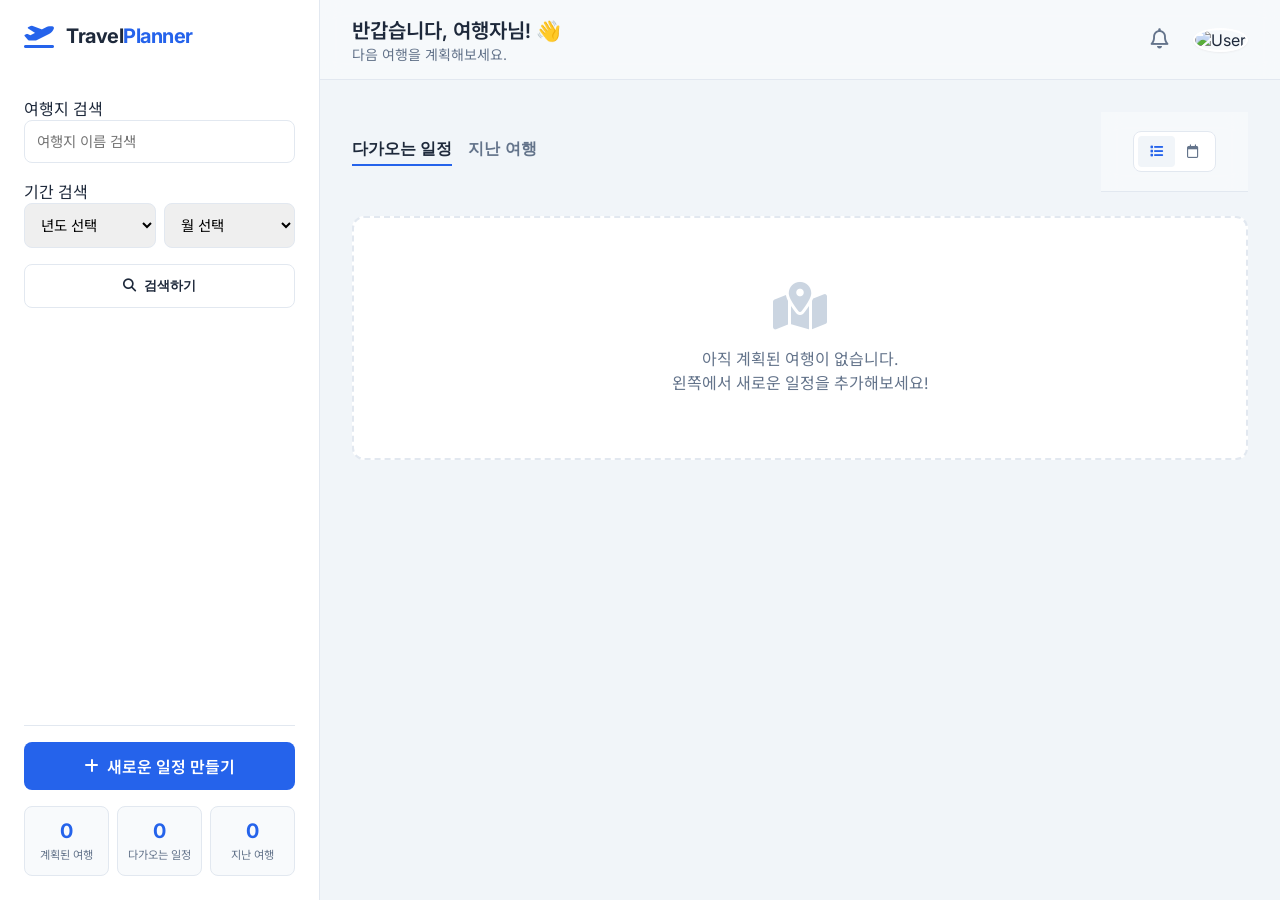
==== index.html @ 7589337c "Update index.html" ====
<!DOCTYPE html>
<html lang="ko">

<head>
    <meta charset="UTF-8">
    <meta name="viewport" content="width=device-width, initial-scale=1.0">
    <title>Travel Planner</title>
    <link rel="preconnect" href="https://fonts.googleapis.com">
    <link rel="preconnect" href="https://fonts.gstatic.com" crossorigin>
    <link
        href="https://fonts.googleapis.com/css2?family=Inter:wght@300;400;500;600;700&family=Noto+Sans+KR:wght@300;400;500;700&display=swap"
        rel="stylesheet">
    <link rel="stylesheet" href="style.css">
    <link rel="stylesheet" href="https://cdnjs.cloudflare.com/ajax/libs/font-awesome/6.4.0/css/all.min.css">
    <!-- Leaflet CSS -->
    <link rel="stylesheet" href="https://unpkg.com/leaflet@1.9.4/dist/leaflet.css"
        integrity="sha256-p4NxAoJBhIIN+hmNHrzRCf9tD/miZyoHS5obTRR9BMY=" crossorigin="" />
</head>

<body>

    <div class="app-container">
        <!-- Sidebar / Navigation -->
        <aside class="sidebar">

            <!-- PC용 로고 -->
            <div class="logo-area">
                <i class="fa-solid fa-plane-departure logo-icon"></i>
                <h1>Travel<span class="highlight">Planner</span></h1>
            </div>

            <div class="mobile-welcome">
                <h2>반갑습니다, 여행자님! 👋</h2>
                <p>다음 여행을 계획해보세요.</p>
            </div>

            <div class="places-section">
                <div class="input-group period-search-group">
                    <label>여행지 검색</label>
                    <input type="text" id="search-name" placeholder="여행지 이름 검색">
                </div>

                <div class="input-group period-search-group">
                    <label>기간 검색</label>
                    <div class="date-filter-group">
                        <select id="search-year">
                            <option value="">년도 선택</option>
                        </select>
                        <select id="search-month">
                            <option value="">월 선택</option>
                            <option value="1">1월</option>
                            <option value="2">2월</option>
                            <option value="3">3월</option>
                            <option value="4">4월</option>
                            <option value="5">5월</option>
                            <option value="6">6월</option>
                            <option value="7">7월</option>
                            <option value="8">8월</option>
                            <option value="9">9월</option>
                            <option value="10">10월</option>
                            <option value="11">11월</option>
                            <option value="12">12월</option>
                        </select>
                    </div>
                </div>

                <button id="search-btn" class="btn-secondary">
                    <i class="fa-solid fa-magnifying-glass"></i> 검색하기
                </button>
            </div>

            <div class="sidebar-actions">
                <a href="add.html" class="btn-primary">
                    <i class="fa-solid fa-plus"></i> 새로운 일정 만들기
                </a>
            </div>

            <div class="trip-stats">
                <div class="stat-card">
                    <span class="stat-number" id="total-trips">0</span>
                    <span class="stat-label">계획된 여행</span>
                </div>
                <div class="stat-card">
                    <span class="stat-number" id="upcoming-trips">0</span>
                    <span class="stat-label">다가오는 일정</span>
                </div>
                <div class="stat-card">
                    <span class="stat-number" id="past-trips">0</span>
                    <span class="stat-label">지난 여행</span>
                </div>
            </div>

        </aside>

        <main class="main-content">

            <header class="top-bar">

    <!-- PC용 환영 문구 -->
    <div class="user-welcome">
        <h2>반갑습니다, 여행자님! 👋</h2>
        <p>다음 여행을 계획해보세요.</p>
    </div>

    <!-- 모바일용 로고 -->
    <div class="mobile-logo">
        <i class="fa-solid fa-plane-departure"></i>
        <span>Travel<span>Planner</span></span>
    </div>



                <div class="actions">
                    <div class="notification-container">
                        <button class="btn-icon" id="notification-btn">
                            <i class="fa-regular fa-bell"></i>
                        </button>

                        <div class="notification-dropdown" id="notification-dropdown">
                            <div class="notification-header">알림</div>
                            <ul class="notification-list" id="notification-list">
                                <li class="empty-noti">새로운 알림이 없습니다.</li>
                            </ul>
                        </div>
                    </div>

                    <div class="user-profile" id="profile-btn">
                        <img src="https://ui-avatars.com/api/?name=Traveler&background=0D8ABC&color=fff" alt="User">

                        <div class="profile-dropdown" id="profile-dropdown">
                            <div class="profile-header">
                                <strong>Traveler</strong>
                                <span>traveler@example.com</span>
                            </div>

                            <ul class="profile-menu">
                                <li><a href="#"><i class="fa-regular fa-user"></i> 내 프로필</a></li>
                                <li><a href="#"><i class="fa-solid fa-gear"></i> 설정</a></li>
                                <li class="divider"></li>
                                <li>
                                    <a href="#" class="text-danger">
                                        <i class="fa-solid fa-arrow-right-from-bracket"></i> 로그아웃
                                    </a>
                                </li>
                            </ul>
                        </div>
                    </div>
                </div>

            </header>

            <section class="content-area">
                <div class="section-header">
                    <div class="tab-container">
                        <button class="tab-btn active" data-tab="upcoming">다가오는 일정</button>
                        <button class="tab-btn" data-tab="past">지난 여행</button>
                    </div>
                    <div class="top-bar">
                        <div class="view-options">
                            <button class="view-btn active" title="리스트 보기" data-view="list"><i
                                    class="fa-solid fa-list"></i></button>
                            <button class="view-btn" title="달력 보기" data-view="calendar"><i
                                    class="fa-regular fa-calendar"></i></button>
                        </div>
                    </div>
                </div>

                <div id="trip-list" class="trip-list">
                    <div class="empty-state" id="empty-state">
                        <i class="fa-solid fa-map-location-dot"></i>
                        <p>아직 계획된 여행이 없습니다.<br>왼쪽에서 새로운 일정을 추가해보세요!</p>
                    </div>
                </div>

                <div id="calendar-view" class="calendar-view-container" style="display: none;">
                    <div class="calendar-controls">
                        <button id="prev-month" class="cal-nav-btn"><i class="fa-solid fa-chevron-left"></i></button>
                        <h3 id="current-month-display">2024년 12월</h3>
                        <button id="next-month" class="cal-nav-btn"><i class="fa-solid fa-chevron-right"></i></button>
                    </div>
                    <div class="calendar-grid" id="calendar-grid"></div>
                </div>
            </section>
        </main>
    </div>

    <!-- Leaflet JS -->
<script src="https://unpkg.com/leaflet@1.9.9/dist/leaflet.js"></script>

<!-- Firebase -->
<script src="https://www.gstatic.com/firebasejs/8.10.1/firebase-app.js"></script>
<script src="https://www.gstatic.com/firebasejs/8.10.1/firebase-firestore.js"></script>

<script>
    const firebaseConfig = {
  apiKey: "AIzaSyDqAZiiw7SKc4SLSsWug1G3e_f5-u-pkYw",
  authDomain: "travel-planner-a9d51.firebaseapp.com",
  projectId: "travel-planner-a9d51",
  storageBucket: "travel-planner-a9d51.firebasestorage.app",
  messagingSenderId: "966221614343",
  appId: "1:966221614343:web:f48783ed75140a8be589a2",
  measurementId: "G-6RSREEXYS4"
};

    firebase.initializeApp(firebaseConfig);
    const db = firebase.firestore();
</script>

<!-- 내 JS -->
<script src="script.js"></script>
</body>

</html>
---- style.css ----
:root {
    --primary-color: #2563eb;
    --primary-hover: #1d4ed8;
    --bg-color: #f1f5f9;
    --sidebar-bg: #ffffff;
    --text-main: #1e293b;
    --text-muted: #64748b;
    --border-color: #e2e8f0;
    --shadow-sm: 0 1px 2px 0 rgba(0, 0, 0, 0.05);
    --shadow-md: 0 4px 6px -1px rgba(0, 0, 0, 0.1);
    --shadow-lg: 0 10px 15px -3px rgba(0, 0, 0, 0.1);
    --font-main: 'Inter', 'Noto Sans KR', sans-serif;
    --radius-md: 0.75rem;
}

* {
    margin: 0;
    padding: 0;
    box-sizing: border-box;
}

body {
    font-family: var(--font-main);
    background-color: var(--bg-color);
    color: var(--text-main);
    height: 100vh;
    overflow: hidden;
}

.app-container {
    display: flex;
    height: 100vh;
}

/* Sidebar */
.sidebar {
    width: 320px;
    background-color: var(--sidebar-bg);
    border-right: 1px solid var(--border-color);
    display: flex;
    flex-direction: column;
    padding: 1.5rem;
    z-index: 10;
}

.logo-area {
    display: flex;
    align-items: center;
    gap: 0.75rem;
    margin-bottom: 2rem;
}

.logo-icon {
    font-size: 1.5rem;
    color: var(--primary-color);
}

.logo-area h1 {
    font-size: 1.25rem;
    font-weight: 700;
    letter-spacing: -0.025em;
}

.highlight {
    color: var(--primary-color);
}

.places-section {
    flex: 1;
    display: flex;
    flex-direction: column;
    min-height: 0;
    overflow: hidden;
}

.section-header h2 {
    font-size: 1rem;
    font-weight: 600;
    margin-bottom: 1rem;
}

.add-place-form {
    margin-bottom: 1rem;
}

.filter-label {
    display: block;
    font-size: 0.875rem;
    font-weight: 500;
    color: var(--text-muted);
    margin-bottom: 0.5rem;
}

.input-group input,
.input-group select {
    width: 100%;
    padding: 0.75rem;
    border: 1px solid var(--border-color);
    border-radius: 0.5rem;
    font-family: var(--font-main);
    font-size: 0.9rem;
    transition: all 0.2s;
}

.input-group input:focus,
.input-group select:focus {
    outline: none;
    border-color: var(--primary-color);
    box-shadow: 0 0 0 3px rgba(37, 99, 235, 0.1);
}

.period-search-group {
    margin-top: 1rem;
}

.date-filter-group {
    display: flex;
    gap: 0.5rem;
}

.btn-primary {
    width: 100%;
    padding: 0.75rem;
    background-color: var(--primary-color);
    color: white;
    border: none;
    border-radius: 0.5rem;
    font-weight: 600;
    cursor: pointer;
    transition: background-color 0.2s;
    display: flex;
    align-items: center;
    justify-content: center;
    gap: 0.5rem;
    text-decoration: none;
}

.btn-primary:hover {
    background-color: var(--primary-hover);
}

.btn-secondary {
    width: 100%;
    padding: 0.75rem;
    background-color: white;
    color: var(--text-main);
    border: 1px solid var(--border-color);
    border-radius: 0.5rem;
    font-weight: 600;
    cursor: pointer;
    transition: all 0.2s;
    display: flex;
    align-items: center;
    justify-content: center;
    gap: 0.5rem;
    margin-top: 1rem;
}

.btn-secondary:hover {
    background-color: #f8fafc;
    border-color: #cbd5e1;
}

.sidebar-actions {
    margin-top: 1rem;
    padding-top: 1rem;
    border-top: 1px solid var(--border-color);
}

.trip-stats {
    display: grid;
    grid-template-columns: 1fr 1fr 1fr;
    gap: 0.5rem;
    margin-top: auto;
    padding-top: 1rem;
}

.stat-card {
    background-color: #f8fafc;
    border: 1px solid var(--border-color);
    padding: 0.75rem 0.5rem;
    border-radius: 0.5rem;
    text-align: center;
}

.stat-number {
    display: block;
    font-size: 1.25rem;
    font-weight: 700;
    color: var(--primary-color);
}

.stat-label {
    font-size: 0.7rem;
    color: var(--text-muted);
}

/* Main Content */
.main-content {
    flex: 1;
    display: flex;
    flex-direction: column;
    overflow: hidden;
}

.top-bar {
    height: 80px;
    padding: 0 2rem;
    display: flex;
    align-items: center;
    justify-content: space-between;
    background-color: rgba(248, 250, 252, 0.8);
    backdrop-filter: blur(10px);
    border-bottom: 1px solid var(--border-color);
    position: relative;
    z-index: 50;
}

.user-welcome h2 {
    font-size: 1.25rem;
    font-weight: 600;
}

.user-welcome p {
    font-size: 0.875rem;
    color: var(--text-muted);
}

.actions {
    display: flex;
    align-items: center;
    gap: 1rem;
}

.btn-icon {
    background: none;
    border: none;
    font-size: 1.25rem;
    color: var(--text-muted);
    cursor: pointer;
    padding: 0.5rem;
    border-radius: 50%;
    transition: background-color 0.2s;
}

.btn-icon:hover {
    background-color: #e2e8f0;
}

.user-profile img {
    width: 40px;
    height: 40px;
    border-radius: 50%;
    border: 2px solid white;
    box-shadow: var(--shadow-sm);
}

/* Content Area */
.content-area {
    flex: 1;
    padding: 2rem;
    overflow-y: auto;
}

.section-header {
    display: flex;
    justify-content: space-between;
    align-items: center;
    margin-bottom: 1.5rem;
}

.tab-container {
    display: flex;
    gap: 1rem;
}

.tab-btn {
    background: none;
    border: none;
    font-size: 1rem;
    font-weight: 600;
    color: var(--text-muted);
    cursor: pointer;
    padding-bottom: 0.25rem;
    border-bottom: 2px solid transparent;
    transition: all 0.2s;
}

.tab-btn.active {
    color: var(--text-main);
    border-bottom-color: var(--primary-color);
}

.view-options {
    display: flex;
    background-color: white;
    padding: 0.25rem;
    border-radius: 0.5rem;
    border: 1px solid var(--border-color);
}

.view-btn {
    background: none;
    border: none;
    padding: 0.5rem 0.75rem;
    border-radius: 0.25rem;
    color: var(--text-muted);
    cursor: pointer;
    transition: all 0.2s;
}

.view-btn.active {
    background-color: var(--bg-color);
    color: var(--primary-color);
}

/* Trip List */
.trip-list {
    display: flex;
    flex-direction: column;
    gap: 1rem;
}

.trip-card {
    background-color: white;
    border: 1px solid var(--border-color);
    border-radius: var(--radius-md);
    padding: 1.5rem;
    cursor: pointer;
    transition: all 0.2s;
    box-shadow: var(--shadow-sm);
    width: 100%;
    display: flex;
    justify-content: space-between;
    align-items: center;
    gap: 1rem;
}

.trip-card:hover {
    transform: translateY(-2px);
    box-shadow: var(--shadow-md);
    border-color: var(--primary-color);
}

.trip-info {
    display: flex;
    justify-content: space-between;
    align-items: center;
    flex: 1;
}

.delete-trip-btn {
    background: none;
    border: none;
    color: #cbd5e1;
    cursor: pointer;
    padding: 0.5rem;
    border-radius: 0.25rem;
    transition: all 0.2s;
    font-size: 1rem;
}

.delete-trip-btn:hover {
    color: #ef4444;
    background-color: #fee2e2;
}

.trip-info h3 {
    font-size: 1.1rem;
    font-weight: 600;
    margin: 0;
}

.trip-info p {
    color: var(--text-muted);
    font-size: 0.9rem;
    margin: 0;
}

.empty-state {
    grid-column: 1 / -1;
    display: flex;
    flex-direction: column;
    align-items: center;
    justify-content: center;
    padding: 4rem;
    background-color: white;
    border-radius: var(--radius-md);
    border: 2px dashed var(--border-color);
    color: var(--text-muted);
    text-align: center;
}

.empty-state i {
    font-size: 3rem;
    margin-bottom: 1rem;
    color: #cbd5e1;
}

/* Calendar View */
.calendar-view-container {
    background-color: white;
    border-radius: var(--radius-md);
    border: 1px solid var(--border-color);
    padding: 1.5rem;
    display: flex;
    flex-direction: column;
    height: 600px;
}

.calendar-controls {
    display: flex;
    justify-content: space-between;
    align-items: center;
    margin-bottom: 1.5rem;
}

.cal-nav-btn {
    background: none;
    border: 1px solid var(--border-color);
    border-radius: 0.5rem;
    padding: 0.5rem 0.75rem;
    cursor: pointer;
    color: var(--text-muted);
}

.cal-nav-btn:hover {
    background-color: var(--bg-color);
}

.calendar-grid {
    display: grid;
    grid-template-columns: repeat(7, 1fr);
    gap: 1px;
    background-color: var(--border-color);
    border: 1px solid var(--border-color);
    flex: 1;
}

.calendar-day {
    background-color: white;
    padding: 0.5rem;
    min-height: 80px;
    font-size: 0.9rem;
    color: var(--text-main);
}

.calendar-day.empty {
    background-color: #f8fafc;
}

.calendar-day.has-trip {
    background-color: white;
}

.trip-label {
    display: block;
    background-color: var(--primary-color);
    color: white;
    font-size: 0.75rem;
    padding: 2px 6px;
    border-radius: 4px;
    margin-top: 4px;
    white-space: nowrap;
    overflow: hidden;
    text-overflow: ellipsis;
    font-weight: 500;
    cursor: pointer;
    transition: background-color 0.2s;
}

.trip-label:hover {
    background-color: var(--primary-hover);
}

/* Notification Dropdown */
.notification-container {
    position: relative;
}

.notification-dropdown {
    position: absolute;
    top: 120%;
    right: 0;
    width: 300px;
    background-color: white;
    border: 1px solid var(--border-color);
    border-radius: var(--radius-md);
    box-shadow: var(--shadow-lg);
    opacity: 0;
    visibility: hidden;
    transform: translateY(-10px);
    transition: all 0.2s ease;
    z-index: 100;
}

.notification-dropdown.show {
    opacity: 1;
    visibility: visible;
    transform: translateY(0);
}

.notification-header {
    padding: 1rem;
    font-weight: 600;
    border-bottom: 1px solid var(--border-color);
}

.notification-list {
    list-style: none;
    max-height: 300px;
    overflow-y: auto;
}

.notification-item {
    padding: 1rem;
    border-bottom: 1px solid var(--border-color);
    cursor: pointer;
    transition: background-color 0.2s;
}

.notification-item:hover {
    background-color: #f8fafc;
}

.noti-content {
    display: flex;
    align-items: center;
    gap: 0.75rem;
}

.d-day-badge {
    padding: 0.25rem 0.5rem;
    border-radius: 0.25rem;
    font-size: 0.75rem;
    font-weight: 700;
}

.d-day-today {
    background-color: #fee2e2;
    color: #ef4444;
}

.d-day-upcoming {
    background-color: #dbeafe;
    color: #2563eb;
}

.noti-text {
    font-size: 0.9rem;
}

.empty-noti {
    padding: 2rem 1rem;
    text-align: center;
    color: var(--text-muted);
    font-size: 0.9rem;
}

/* Profile Dropdown */
.user-profile {
    position: relative;
    cursor: pointer;
}

.profile-dropdown {
    position: absolute;
    top: 120%;
    right: 0;
    width: 220px;
    background-color: white;
    border: 1px solid var(--border-color);
    border-radius: var(--radius-md);
    box-shadow: var(--shadow-lg);
    opacity: 0;
    visibility: hidden;
    transform: translateY(-10px);
    transition: all 0.2s ease;
    z-index: 1000;
    overflow: hidden;
}

.profile-dropdown.show {
    opacity: 1;
    visibility: visible;
    transform: translateY(0);
}

.profile-header {
    padding: 1rem;
    background-color: var(--bg-light);
    border-bottom: 1px solid var(--border-color);
}

.profile-header strong {
    display: block;
    color: var(--text-main);
    font-size: 0.95rem;
}

.profile-header span {
    display: block;
    color: var(--text-muted);
    font-size: 0.8rem;
    margin-top: 0.2rem;
}

.profile-menu {
    list-style: none;
    padding: 0.5rem 0;
}

.profile-menu li a {
    display: flex;
    align-items: center;
    gap: 0.75rem;
    padding: 0.75rem 1rem;
    color: var(--text-main);
    text-decoration: none;
    font-size: 0.9rem;
    transition: background-color 0.2s;
}

.profile-menu li a:hover {
    background-color: var(--bg-light);
}

.profile-menu li a i {
    width: 16px;
    text-align: center;
    color: var(--text-muted);
}

.profile-menu li.divider {
    height: 1px;
    background-color: var(--border-color);
    margin: 0.5rem 0;
}

.profile-menu li a.text-danger {
    color: #ef4444;
}

.profile-menu li a.text-danger:hover {
    background-color: #fef2f2;
}

.profile-menu li a.text-danger i {
    color: #ef4444;
}

/* Detail Page */
.detail-page-container {
    display: flex;
    height: 100vh;
}

.detail-sidebar {
    width: 360px;
    background-color: white;
    border-right: 1px solid var(--border-color);
    display: flex;
    flex-direction: column;
    z-index: 10;
    box-shadow: var(--shadow-md);
}

.detail-header {
    padding: 1.5rem;
    border-bottom: 1px solid var(--border-color);
    background-color: white;
}

.back-link {
    display: inline-flex;
    align-items: center;
    gap: 0.5rem;
    color: var(--text-muted);
    text-decoration: none;
    font-size: 0.9rem;
    margin-bottom: 1rem;
    transition: color 0.2s;
}

.back-link:hover {
    color: var(--primary-color);
}

.trip-dates {
    color: var(--text-muted);
    font-size: 0.9rem;
    margin-top: 0.25rem;
}

/* Places List in Detail Page */
.detail-sidebar .places-section {
    flex: 1;
    display: flex;
    flex-direction: column;
    padding: 1.5rem;
    background-color: #f8fafc;
    overflow: hidden;
}

.detail-sidebar .add-place-form {
    display: flex;
    gap: 0.5rem;
    margin-bottom: 1rem;
}

.detail-sidebar .add-place-form input {
    flex: 1;
    padding: 0.75rem;
    border: 1px solid var(--border-color);
    border-radius: 0.5rem;
}

.detail-sidebar .add-place-form button {
    padding: 0.75rem 1rem;
    background-color: var(--primary-color);
    color: white;
    border: none;
    border-radius: 0.5rem;
    cursor: pointer;
}

.places-list {
    flex: 1;
    overflow-y: auto;
    display: flex;
    flex-direction: column;
    gap: 0.75rem;
    padding-right: 0.5rem;
}

.place-item {
    background-color: white;
    padding: 1rem;
    border-radius: 0.5rem;
    border: 1px solid var(--border-color);
    display: flex;
    align-items: center;
    gap: 0.75rem;
    cursor: grab;
    transition: all 0.2s;
    position: relative;
}

.place-item.dragging {
    opacity: 0.5;
    border: 2px dashed var(--primary-color);
}

.place-item.locked {
    background-color: #f1f5f9;
    border-color: #cbd5e1;
    cursor: default;
}

.place-number {
    width: 24px;
    height: 24px;
    background-color: var(--primary-color);
    color: white;
    border-radius: 50%;
    display: flex;
    align-items: center;
    justify-content: center;
    font-size: 0.75rem;
    font-weight: 700;
    flex-shrink: 0;
}

.place-name {
    flex: 1;
    font-weight: 500;
    font-size: 0.95rem;
}

.lock-btn,
.remove-place-btn {
    background: none;
    border: none;
    color: #94a3b8;
    cursor: pointer;
    padding: 0.25rem;
    transition: color 0.2s;
}

.lock-btn:hover {
    color: var(--text-main);
}

.lock-btn.active {
    color: #f59e0b;
    /* Amber for locked */
}

.remove-place-btn:hover {
    color: #ef4444;
}

.optimize-btn {
    margin-top: 1rem;
    width: 100%;
    justify-content: center;
}

/* Map */
.map-container {
    flex: 1;
    position: relative;
}

#map {
    width: 100%;
    height: 100%;
}

/* Add Trip Page Redesign */
.add-page-container {
    min-height: 100vh;
    display: flex;
    flex-direction: column;
    align-items: center;
    justify-content: center;
    background-color: var(--bg-color);
    padding: 2rem;
}

.add-page-header {
    text-align: center;
    margin-bottom: 2rem;
    width: 100%;
    max-width: 600px;
    position: relative;
}

.add-page-header h1 {
    font-size: 1.75rem;
    color: var(--text-main);
    margin-top: 1rem;
}

.add-page-header .back-link {
    position: absolute;
    left: 0;
    top: 0;
    margin: 0;
}

.add-form-container {
    width: 100%;
    max-width: 500px;
    background-color: white;
    padding: 2.5rem;
    border-radius: 1rem;
    box-shadow: var(--shadow-lg);
    border: 1px solid var(--border-color);
}

.add-trip-form .input-group {
    margin-bottom: 1.5rem;
}

.add-trip-form label {
    display: block;
    font-weight: 600;
    margin-bottom: 0.5rem;
    color: var(--text-main);
}

.add-trip-form input[type="text"],
.add-trip-form input[type="date"] {
    width: 100%;
    padding: 0.875rem;
    border: 1px solid var(--border-color);
    border-radius: 0.5rem;
    font-size: 1rem;
    transition: all 0.2s;
}

.add-trip-form input:focus {
    border-color: var(--primary-color);
    box-shadow: 0 0 0 3px rgba(37, 99, 235, 0.1);
    outline: none;
}

.date-range-group {
    display: flex;
    align-items: flex-end;
    gap: 1rem;
}

.date-input {
    flex: 1;
}

.date-separator {
    padding-bottom: 0.8rem;
    color: var(--text-muted);
    font-weight: 600;
}

#add-btn {
    width: 100%;
    margin-top: 1rem;
    padding: 1rem;
    font-size: 1.1rem;
}


@media (max-width: 768px) {

    body {
        height: auto;
        min-height: 100vh;
        overflow: auto;
    }

    /* =========================
       메인 페이지
       ========================= */

    .app-container {
        flex-direction: column;
        height: auto;
        min-height: 100vh;
    }

    .sidebar {
        width: 100%;
        height: auto;
        border-right: none;
        border-bottom: 1px solid var(--border-color);
        padding: 1rem;
    }

    .logo-area {
        margin-bottom: 1rem;
    }

    .places-section {
        overflow: visible;
    }

    .sidebar-actions {
        margin-top: 1rem;
    }

    .trip-stats {
        margin-top: 1rem;
    }

    .main-content {
    width: 100%;
    display: flex;
    flex-direction: column;
}


    .top-bar {
        height: auto;
        min-height: 70px;
        padding: 1rem;
    }

    .user-welcome h2 {
        font-size: 1rem;
    }

    .user-welcome p {
        font-size: 0.75rem;
    }

    .actions {
        gap: 0.25rem;
    }

    .content-area {
        padding: 1rem;
        overflow: visible;
    }

    .section-header {
        align-items: flex-start;
        gap: 1rem;
        flex-wrap: wrap;
    }

    .tab-container {
        gap: 0.75rem;
    }

    .tab-btn {
        font-size: 0.9rem;
    }

    .view-options {
        margin-left: auto;
    }

    .trip-card {
        padding: 1rem;
    }

    .trip-info {
        flex-direction: column;
        align-items: flex-start;
        gap: 0.35rem;
    }

    .trip-info h3 {
        font-size: 1rem;
    }

    .trip-info p {
        font-size: 0.8rem;
    }

    /* 캘린더 */

    .calendar-view-container {
        height: auto;
        min-height: 500px;
        padding: 0.75rem;
        overflow-x: auto;
    }

    .calendar-day {
        min-height: 60px;
        padding: 0.25rem;
        font-size: 0.75rem;
    }

    .trip-label {
        font-size: 0.6rem;
        padding: 2px 3px;
    }

    /* 알림 */

    .notification-dropdown {
        position: fixed;
        top: 70px;
        right: 1rem;
        left: 1rem;
        width: auto;
    }


    /* =========================
       여행 상세 페이지
       ========================= */

    .detail-page-container {
        flex-direction: column;
        height: auto;
        min-height: 100vh;
    }

    .detail-sidebar {
        width: 100%;
        height: auto;
        border-right: none;
        border-bottom: 1px solid var(--border-color);
    }

    .detail-header {
        padding: 1rem;
    }

    .detail-sidebar .places-section {
        padding: 1rem;
        max-height: none;
        overflow: visible;
    }

    .places-list {
        max-height: 350px;
        overflow-y: auto;
    }

    .map-container {
        width: 100%;
        height: 450px;
        min-height: 450px;
    }

    #map {
        width: 100%;
        height: 100%;
    }


    /* =========================
       여행 추가 페이지
       ========================= */

    .add-page-container {
        padding: 1rem;
        justify-content: flex-start;
        padding-top: 2rem;
    }

    .add-page-header {
        margin-bottom: 1.5rem;
    }

    .add-page-header h1 {
        font-size: 1.4rem;
    }

    .add-page-header .back-link {
        position: static;
        display: flex;
        margin-bottom: 1rem;
    }

    .add-form-container {
        padding: 1.5rem;
        border-radius: 0.75rem;
    }

    .date-range-group {
        gap: 0.5rem;
    }

    .date-separator {
        padding-bottom: 0.75rem;
    }


    /* =========================
       프로필
       ========================= */

    .profile-dropdown {
        right: 0;
        width: 200px;
    }
}

.mobile-logo {
    display: none;
}

/* =========================
   반응형 로고 / 환영 문구
   ========================= */

/* PC */
.mobile-logo,
.mobile-welcome {
    display: none;
}

/* 모바일 */
@media (max-width: 768px) {

    /* PC용 사이드바 로고 숨김 */
    .sidebar .logo-area {
        display: none;
    }

    /* 모바일 상단 로고 */
    .mobile-logo {
        display: flex;
        align-items: center;
        gap: 10px;
        font-size: 1.2rem;
        font-weight: 700;
        color: var(--text-main);
    }

    .mobile-logo i {
        color: var(--primary-color);
        font-size: 1.4rem;
    }

    .mobile-logo > span > span {
        color: var(--primary-color);
    }

    /* 모바일 환영 문구 */
    .mobile-welcome {
        display: block;
        margin-bottom: 1.5rem;
    }

    .mobile-welcome h2 {
        font-size: 1.6rem;
        font-weight: 700;
        margin-bottom: 0.4rem;
        color: var(--text-main);
    }

    .mobile-welcome p {
        font-size: 1rem;
        color: var(--text-main);
        margin: 0;
    }

    /* PC용 환영 문구는 숨김 */
    .main-content > .top-bar .user-welcome {
        display: none;
    }
}

@media (min-width: 769px) {
    .user-welcome {
        display: block !important;
    }
}    width: 320px;
    background-color: var(--sidebar-bg);
    border-right: 1px solid var(--border-color);
    display: flex;
    flex-direction: column;
    padding: 1.5rem;
    z-index: 10;
}

.logo-area {
    display: flex;
    align-items: center;
    gap: 0.75rem;
    margin-bottom: 2rem;
}

.logo-icon {
    font-size: 1.5rem;
    color: var(--primary-color);
}

.logo-area h1 {
    font-size: 1.25rem;
    font-weight: 700;
    letter-spacing: -0.025em;
}

.highlight {
    color: var(--primary-color);
}

.places-section {
    flex: 1;
    display: flex;
    flex-direction: column;
    min-height: 0;
    overflow: hidden;
}

.section-header h2 {
    font-size: 1rem;
    font-weight: 600;
    margin-bottom: 1rem;
}

.add-place-form {
    margin-bottom: 1rem;
}

.filter-label {
    display: block;
    font-size: 0.875rem;
    font-weight: 500;
    color: var(--text-muted);
    margin-bottom: 0.5rem;
}

.input-group input,
.input-group select {
    width: 100%;
    padding: 0.75rem;
    border: 1px solid var(--border-color);
    border-radius: 0.5rem;
    font-family: var(--font-main);
    font-size: 0.9rem;
    transition: all 0.2s;
}

.input-group input:focus,
.input-group select:focus {
    outline: none;
    border-color: var(--primary-color);
    box-shadow: 0 0 0 3px rgba(37, 99, 235, 0.1);
}

.period-search-group {
    margin-top: 1rem;
}

.date-filter-group {
    display: flex;
    gap: 0.5rem;
}

.btn-primary {
    width: 100%;
    padding: 0.75rem;
    background-color: var(--primary-color);
    color: white;
    border: none;
    border-radius: 0.5rem;
    font-weight: 600;
    cursor: pointer;
    transition: background-color 0.2s;
    display: flex;
    align-items: center;
    justify-content: center;
    gap: 0.5rem;
    text-decoration: none;
}

.btn-primary:hover {
    background-color: var(--primary-hover);
}

.btn-secondary {
    width: 100%;
    padding: 0.75rem;
    background-color: white;
    color: var(--text-main);
    border: 1px solid var(--border-color);
    border-radius: 0.5rem;
    font-weight: 600;
    cursor: pointer;
    transition: all 0.2s;
    display: flex;
    align-items: center;
    justify-content: center;
    gap: 0.5rem;
    margin-top: 1rem;
}

.btn-secondary:hover {
    background-color: #f8fafc;
    border-color: #cbd5e1;
}

.sidebar-actions {
    margin-top: 1rem;
    padding-top: 1rem;
    border-top: 1px solid var(--border-color);
}

.trip-stats {
    display: grid;
    grid-template-columns: 1fr 1fr 1fr;
    gap: 0.5rem;
    margin-top: auto;
    padding-top: 1rem;
}

.stat-card {
    background-color: #f8fafc;
    border: 1px solid var(--border-color);
    padding: 0.75rem 0.5rem;
    border-radius: 0.5rem;
    text-align: center;
}

.stat-number {
    display: block;
    font-size: 1.25rem;
    font-weight: 700;
    color: var(--primary-color);
}

.stat-label {
    font-size: 0.7rem;
    color: var(--text-muted);
}

/* Main Content */
.main-content {
    flex: 1;
    display: flex;
    flex-direction: column;
    overflow: hidden;
}

.top-bar {
    height: 80px;
    padding: 0 2rem;
    display: flex;
    align-items: center;
    justify-content: space-between;
    background-color: rgba(248, 250, 252, 0.8);
    backdrop-filter: blur(10px);
    border-bottom: 1px solid var(--border-color);
    position: relative;
    z-index: 50;
}

.user-welcome h2 {
    font-size: 1.25rem;
    font-weight: 600;
}

.user-welcome p {
    font-size: 0.875rem;
    color: var(--text-muted);
}

.actions {
    display: flex;
    align-items: center;
    gap: 1rem;
}

.btn-icon {
    background: none;
    border: none;
    font-size: 1.25rem;
    color: var(--text-muted);
    cursor: pointer;
    padding: 0.5rem;
    border-radius: 50%;
    transition: background-color 0.2s;
}

.btn-icon:hover {
    background-color: #e2e8f0;
}

.user-profile img {
    width: 40px;
    height: 40px;
    border-radius: 50%;
    border: 2px solid white;
    box-shadow: var(--shadow-sm);
}

/* Content Area */
.content-area {
    flex: 1;
    padding: 2rem;
    overflow-y: auto;
}

.section-header {
    display: flex;
    justify-content: space-between;
    align-items: center;
    margin-bottom: 1.5rem;
}

.tab-container {
    display: flex;
    gap: 1rem;
}

.tab-btn {
    background: none;
    border: none;
    font-size: 1rem;
    font-weight: 600;
    color: var(--text-muted);
    cursor: pointer;
    padding-bottom: 0.25rem;
    border-bottom: 2px solid transparent;
    transition: all 0.2s;
}

.tab-btn.active {
    color: var(--text-main);
    border-bottom-color: var(--primary-color);
}

.view-options {
    display: flex;
    background-color: white;
    padding: 0.25rem;
    border-radius: 0.5rem;
    border: 1px solid var(--border-color);
}

.view-btn {
    background: none;
    border: none;
    padding: 0.5rem 0.75rem;
    border-radius: 0.25rem;
    color: var(--text-muted);
    cursor: pointer;
    transition: all 0.2s;
}

.view-btn.active {
    background-color: var(--bg-color);
    color: var(--primary-color);
}

/* Trip List */
.trip-list {
    display: flex;
    flex-direction: column;
    gap: 1rem;
}

.trip-card {
    background-color: white;
    border: 1px solid var(--border-color);
    border-radius: var(--radius-md);
    padding: 1.5rem;
    cursor: pointer;
    transition: all 0.2s;
    box-shadow: var(--shadow-sm);
    width: 100%;
    display: flex;
    justify-content: space-between;
    align-items: center;
    gap: 1rem;
}

.trip-card:hover {
    transform: translateY(-2px);
    box-shadow: var(--shadow-md);
    border-color: var(--primary-color);
}

.trip-info {
    display: flex;
    justify-content: space-between;
    align-items: center;
    flex: 1;
}

.delete-trip-btn {
    background: none;
    border: none;
    color: #cbd5e1;
    cursor: pointer;
    padding: 0.5rem;
    border-radius: 0.25rem;
    transition: all 0.2s;
    font-size: 1rem;
}

.delete-trip-btn:hover {
    color: #ef4444;
    background-color: #fee2e2;
}

.trip-info h3 {
    font-size: 1.1rem;
    font-weight: 600;
    margin: 0;
}

.trip-info p {
    color: var(--text-muted);
    font-size: 0.9rem;
    margin: 0;
}

.empty-state {
    grid-column: 1 / -1;
    display: flex;
    flex-direction: column;
    align-items: center;
    justify-content: center;
    padding: 4rem;
    background-color: white;
    border-radius: var(--radius-md);
    border: 2px dashed var(--border-color);
    color: var(--text-muted);
    text-align: center;
}

.empty-state i {
    font-size: 3rem;
    margin-bottom: 1rem;
    color: #cbd5e1;
}

/* Calendar View */
.calendar-view-container {
    background-color: white;
    border-radius: var(--radius-md);
    border: 1px solid var(--border-color);
    padding: 1.5rem;
    display: flex;
    flex-direction: column;
    height: 600px;
}

.calendar-controls {
    display: flex;
    justify-content: space-between;
    align-items: center;
    margin-bottom: 1.5rem;
}

.cal-nav-btn {
    background: none;
    border: 1px solid var(--border-color);
    border-radius: 0.5rem;
    padding: 0.5rem 0.75rem;
    cursor: pointer;
    color: var(--text-muted);
}

.cal-nav-btn:hover {
    background-color: var(--bg-color);
}

.calendar-grid {
    display: grid;
    grid-template-columns: repeat(7, 1fr);
    gap: 1px;
    background-color: var(--border-color);
    border: 1px solid var(--border-color);
    flex: 1;
}

.calendar-day {
    background-color: white;
    padding: 0.5rem;
    min-height: 80px;
    font-size: 0.9rem;
    color: var(--text-main);
}

.calendar-day.empty {
    background-color: #f8fafc;
}

.calendar-day.has-trip {
    background-color: white;
}

.trip-label {
    display: block;
    background-color: var(--primary-color);
    color: white;
    font-size: 0.75rem;
    padding: 2px 6px;
    border-radius: 4px;
    margin-top: 4px;
    white-space: nowrap;
    overflow: hidden;
    text-overflow: ellipsis;
    font-weight: 500;
    cursor: pointer;
    transition: background-color 0.2s;
}

.trip-label:hover {
    background-color: var(--primary-hover);
}

/* Notification Dropdown */
.notification-container {
    position: relative;
}

.notification-dropdown {
    position: absolute;
    top: 120%;
    right: 0;
    width: 300px;
    background-color: white;
    border: 1px solid var(--border-color);
    border-radius: var(--radius-md);
    box-shadow: var(--shadow-lg);
    opacity: 0;
    visibility: hidden;
    transform: translateY(-10px);
    transition: all 0.2s ease;
    z-index: 100;
}

.notification-dropdown.show {
    opacity: 1;
    visibility: visible;
    transform: translateY(0);
}

.notification-header {
    padding: 1rem;
    font-weight: 600;
    border-bottom: 1px solid var(--border-color);
}

.notification-list {
    list-style: none;
    max-height: 300px;
    overflow-y: auto;
}

.notification-item {
    padding: 1rem;
    border-bottom: 1px solid var(--border-color);
    cursor: pointer;
    transition: background-color 0.2s;
}

.notification-item:hover {
    background-color: #f8fafc;
}

.noti-content {
    display: flex;
    align-items: center;
    gap: 0.75rem;
}

.d-day-badge {
    padding: 0.25rem 0.5rem;
    border-radius: 0.25rem;
    font-size: 0.75rem;
    font-weight: 700;
}

.d-day-today {
    background-color: #fee2e2;
    color: #ef4444;
}

.d-day-upcoming {
    background-color: #dbeafe;
    color: #2563eb;
}

.noti-text {
    font-size: 0.9rem;
}

.empty-noti {
    padding: 2rem 1rem;
    text-align: center;
    color: var(--text-muted);
    font-size: 0.9rem;
}

/* Profile Dropdown */
.user-profile {
    position: relative;
    cursor: pointer;
}

.profile-dropdown {
    position: absolute;
    top: 120%;
    right: 0;
    width: 220px;
    background-color: white;
    border: 1px solid var(--border-color);
    border-radius: var(--radius-md);
    box-shadow: var(--shadow-lg);
    opacity: 0;
    visibility: hidden;
    transform: translateY(-10px);
    transition: all 0.2s ease;
    z-index: 1000;
    overflow: hidden;
}

.profile-dropdown.show {
    opacity: 1;
    visibility: visible;
    transform: translateY(0);
}

.profile-header {
    padding: 1rem;
    background-color: var(--bg-light);
    border-bottom: 1px solid var(--border-color);
}

.profile-header strong {
    display: block;
    color: var(--text-main);
    font-size: 0.95rem;
}

.profile-header span {
    display: block;
    color: var(--text-muted);
    font-size: 0.8rem;
    margin-top: 0.2rem;
}

.profile-menu {
    list-style: none;
    padding: 0.5rem 0;
}

.profile-menu li a {
    display: flex;
    align-items: center;
    gap: 0.75rem;
    padding: 0.75rem 1rem;
    color: var(--text-main);
    text-decoration: none;
    font-size: 0.9rem;
    transition: background-color 0.2s;
}

.profile-menu li a:hover {
    background-color: var(--bg-light);
}

.profile-menu li a i {
    width: 16px;
    text-align: center;
    color: var(--text-muted);
}

.profile-menu li.divider {
    height: 1px;
    background-color: var(--border-color);
    margin: 0.5rem 0;
}

.profile-menu li a.text-danger {
    color: #ef4444;
}

.profile-menu li a.text-danger:hover {
    background-color: #fef2f2;
}

.profile-menu li a.text-danger i {
    color: #ef4444;
}

/* Detail Page */
.detail-page-container {
    display: flex;
    height: 100vh;
}

.detail-sidebar {
    width: 360px;
    background-color: white;
    border-right: 1px solid var(--border-color);
    display: flex;
    flex-direction: column;
    z-index: 10;
    box-shadow: var(--shadow-md);
}

.detail-header {
    padding: 1.5rem;
    border-bottom: 1px solid var(--border-color);
    background-color: white;
}

.back-link {
    display: inline-flex;
    align-items: center;
    gap: 0.5rem;
    color: var(--text-muted);
    text-decoration: none;
    font-size: 0.9rem;
    margin-bottom: 1rem;
    transition: color 0.2s;
}

.back-link:hover {
    color: var(--primary-color);
}

.trip-dates {
    color: var(--text-muted);
    font-size: 0.9rem;
    margin-top: 0.25rem;
}

/* Places List in Detail Page */
.detail-sidebar .places-section {
    flex: 1;
    display: flex;
    flex-direction: column;
    padding: 1.5rem;
    background-color: #f8fafc;
    overflow: hidden;
}

.detail-sidebar .add-place-form {
    display: flex;
    gap: 0.5rem;
    margin-bottom: 1rem;
}

.detail-sidebar .add-place-form input {
    flex: 1;
    padding: 0.75rem;
    border: 1px solid var(--border-color);
    border-radius: 0.5rem;
}

.detail-sidebar .add-place-form button {
    padding: 0.75rem 1rem;
    background-color: var(--primary-color);
    color: white;
    border: none;
    border-radius: 0.5rem;
    cursor: pointer;
}

.places-list {
    flex: 1;
    overflow-y: auto;
    display: flex;
    flex-direction: column;
    gap: 0.75rem;
    padding-right: 0.5rem;
}

.place-item {
    background-color: white;
    padding: 1rem;
    border-radius: 0.5rem;
    border: 1px solid var(--border-color);
    display: flex;
    align-items: center;
    gap: 0.75rem;
    cursor: grab;
    transition: all 0.2s;
    position: relative;
}

.place-item.dragging {
    opacity: 0.5;
    border: 2px dashed var(--primary-color);
}

.place-item.locked {
    background-color: #f1f5f9;
    border-color: #cbd5e1;
    cursor: default;
}

.place-number {
    width: 24px;
    height: 24px;
    background-color: var(--primary-color);
    color: white;
    border-radius: 50%;
    display: flex;
    align-items: center;
    justify-content: center;
    font-size: 0.75rem;
    font-weight: 700;
    flex-shrink: 0;
}

.place-name {
    flex: 1;
    font-weight: 500;
    font-size: 0.95rem;
}

.lock-btn,
.remove-place-btn {
    background: none;
    border: none;
    color: #94a3b8;
    cursor: pointer;
    padding: 0.25rem;
    transition: color 0.2s;
}

.lock-btn:hover {
    color: var(--text-main);
}

.lock-btn.active {
    color: #f59e0b;
    /* Amber for locked */
}

.remove-place-btn:hover {
    color: #ef4444;
}

.optimize-btn {
    margin-top: 1rem;
    width: 100%;
    justify-content: center;
}

/* Map */
.map-container {
    flex: 1;
    position: relative;
}

#map {
    width: 100%;
    height: 100%;
}

/* Add Trip Page Redesign */
.add-page-container {
    min-height: 100vh;
    display: flex;
    flex-direction: column;
    align-items: center;
    justify-content: center;
    background-color: var(--bg-color);
    padding: 2rem;
}

.add-page-header {
    text-align: center;
    margin-bottom: 2rem;
    width: 100%;
    max-width: 600px;
    position: relative;
}

.add-page-header h1 {
    font-size: 1.75rem;
    color: var(--text-main);
    margin-top: 1rem;
}

.add-page-header .back-link {
    position: absolute;
    left: 0;
    top: 0;
    margin: 0;
}

.add-form-container {
    width: 100%;
    max-width: 500px;
    background-color: white;
    padding: 2.5rem;
    border-radius: 1rem;
    box-shadow: var(--shadow-lg);
    border: 1px solid var(--border-color);
}

.add-trip-form .input-group {
    margin-bottom: 1.5rem;
}

.add-trip-form label {
    display: block;
    font-weight: 600;
    margin-bottom: 0.5rem;
    color: var(--text-main);
}

.add-trip-form input[type="text"],
.add-trip-form input[type="date"] {
    width: 100%;
    padding: 0.875rem;
    border: 1px solid var(--border-color);
    border-radius: 0.5rem;
    font-size: 1rem;
    transition: all 0.2s;
}

.add-trip-form input:focus {
    border-color: var(--primary-color);
    box-shadow: 0 0 0 3px rgba(37, 99, 235, 0.1);
    outline: none;
}

.date-range-group {
    display: flex;
    align-items: flex-end;
    gap: 1rem;
}

.date-input {
    flex: 1;
}

.date-separator {
    padding-bottom: 0.8rem;
    color: var(--text-muted);
    font-weight: 600;
}

#add-btn {
    width: 100%;
    margin-top: 1rem;
    padding: 1rem;
    font-size: 1.1rem;
}


@media (max-width: 768px) {

    body {
        height: auto;
        min-height: 100vh;
        overflow: auto;
    }

    /* =========================
       메인 페이지
       ========================= */

    .app-container {
        flex-direction: column;
        height: auto;
        min-height: 100vh;
    }

    .sidebar {
        width: 100%;
        height: auto;
        border-right: none;
        border-bottom: 1px solid var(--border-color);
        padding: 1rem;
    }

    .logo-area {
        margin-bottom: 1rem;
    }

    .places-section {
        overflow: visible;
    }

    .sidebar-actions {
        margin-top: 1rem;
    }

    .trip-stats {
        margin-top: 1rem;
    }

    .main-content {
    width: 100%;
    display: contents;
}

.main-content > .top-bar {
    order: 1;
}

.sidebar {
    order: 2;
}

.main-content > .content-area {
    order: 3;
}

    .top-bar {
        height: auto;
        min-height: 70px;
        padding: 1rem;
    }

    .user-welcome h2 {
        font-size: 1rem;
    }

    .user-welcome p {
        font-size: 0.75rem;
    }

    .actions {
        gap: 0.25rem;
    }

    .content-area {
        padding: 1rem;
        overflow: visible;
    }

    .section-header {
        align-items: flex-start;
        gap: 1rem;
        flex-wrap: wrap;
    }

    .tab-container {
        gap: 0.75rem;
    }

    .tab-btn {
        font-size: 0.9rem;
    }

    .view-options {
        margin-left: auto;
    }

    .trip-card {
        padding: 1rem;
    }

    .trip-info {
        flex-direction: column;
        align-items: flex-start;
        gap: 0.35rem;
    }

    .trip-info h3 {
        font-size: 1rem;
    }

    .trip-info p {
        font-size: 0.8rem;
    }

    /* 캘린더 */

    .calendar-view-container {
        height: auto;
        min-height: 500px;
        padding: 0.75rem;
        overflow-x: auto;
    }

    .calendar-day {
        min-height: 60px;
        padding: 0.25rem;
        font-size: 0.75rem;
    }

    .trip-label {
        font-size: 0.6rem;
        padding: 2px 3px;
    }

    /* 알림 */

    .notification-dropdown {
        position: fixed;
        top: 70px;
        right: 1rem;
        left: 1rem;
        width: auto;
    }


    /* =========================
       여행 상세 페이지
       ========================= */

    .detail-page-container {
        flex-direction: column;
        height: auto;
        min-height: 100vh;
    }

    .detail-sidebar {
        width: 100%;
        height: auto;
        border-right: none;
        border-bottom: 1px solid var(--border-color);
    }

    .detail-header {
        padding: 1rem;
    }

    .detail-sidebar .places-section {
        padding: 1rem;
        max-height: none;
        overflow: visible;
    }

    .places-list {
        max-height: 350px;
        overflow-y: auto;
    }

    .map-container {
        width: 100%;
        height: 450px;
        min-height: 450px;
    }

    #map {
        width: 100%;
        height: 100%;
    }


    /* =========================
       여행 추가 페이지
       ========================= */

    .add-page-container {
        padding: 1rem;
        justify-content: flex-start;
        padding-top: 2rem;
    }

    .add-page-header {
        margin-bottom: 1.5rem;
    }

    .add-page-header h1 {
        font-size: 1.4rem;
    }

    .add-page-header .back-link {
        position: static;
        display: flex;
        margin-bottom: 1rem;
    }

    .add-form-container {
        padding: 1.5rem;
        border-radius: 0.75rem;
    }

    .date-range-group {
        gap: 0.5rem;
    }

    .date-separator {
        padding-bottom: 0.75rem;
    }


    /* =========================
       프로필
       ========================= */

    .profile-dropdown {
        right: 0;
        width: 200px;
    }
}

.mobile-logo {
    display: none;
}

/* =========================
   반응형 로고 / 환영 문구
   ========================= */

/* PC */
.mobile-logo,
.mobile-welcome {
    display: none;
}

/* 모바일 */
@media (max-width: 768px) {

    /* PC용 사이드바 로고 숨김 */
    .sidebar .logo-area {
        display: none;
    }

    /* 모바일 상단 로고 */
    .mobile-logo {
        display: flex;
        align-items: center;
        gap: 10px;
        font-size: 1.2rem;
        font-weight: 700;
        color: var(--text-main);
    }

    .mobile-logo i {
        color: var(--primary-color);
        font-size: 1.4rem;
    }

    .mobile-logo > span > span {
        color: var(--primary-color);
    }

    /* 모바일 환영 문구 */
    .mobile-welcome {
        display: block;
        margin-bottom: 1.5rem;
    }

    .mobile-welcome h2 {
        font-size: 1.6rem;
        font-weight: 700;
        margin-bottom: 0.4rem;
        color: var(--text-main);
    }

    .mobile-welcome p {
        font-size: 1rem;
        color: var(--text-main);
        margin: 0;
    }

    /* PC용 환영 문구는 숨김 */
    .main-content > .top-bar .user-welcome {
        display: none;
    }
}

@media (min-width: 769px) {
    .user-welcome {
        display: block !important;
    }
}
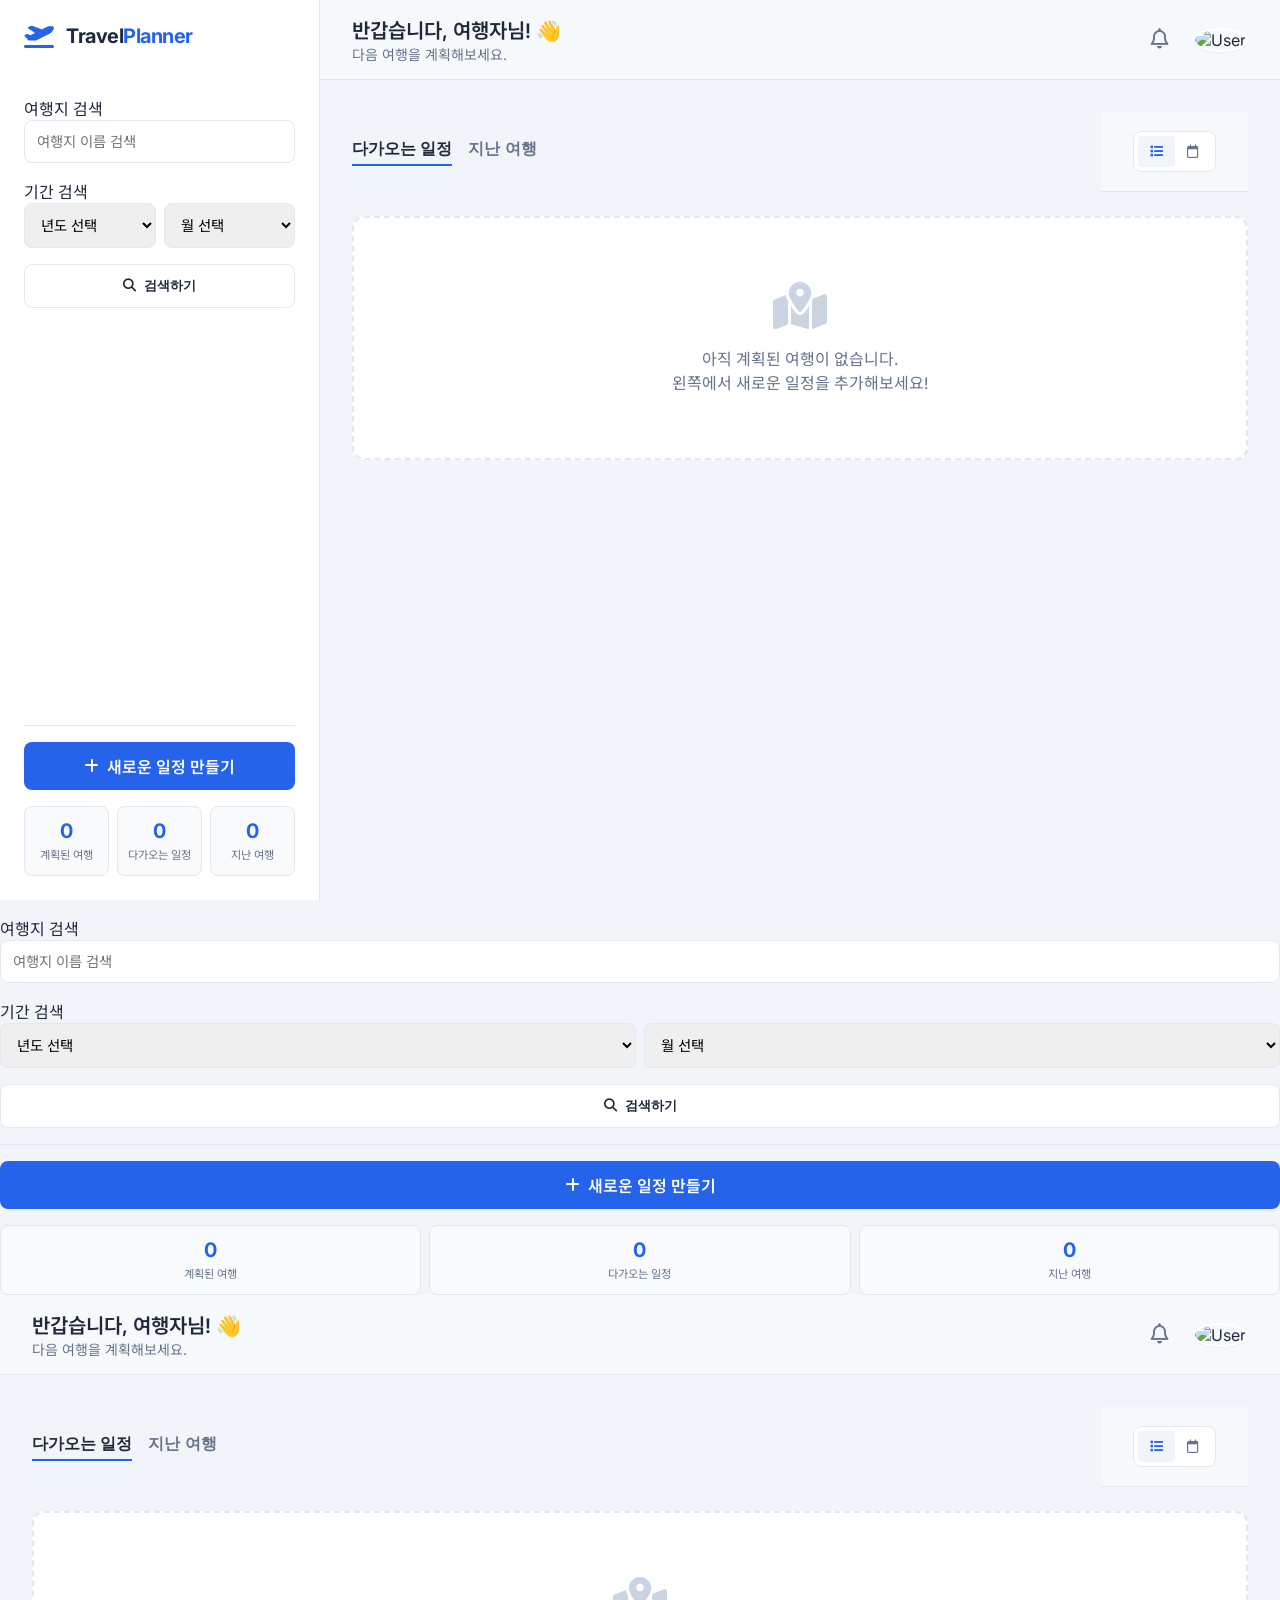
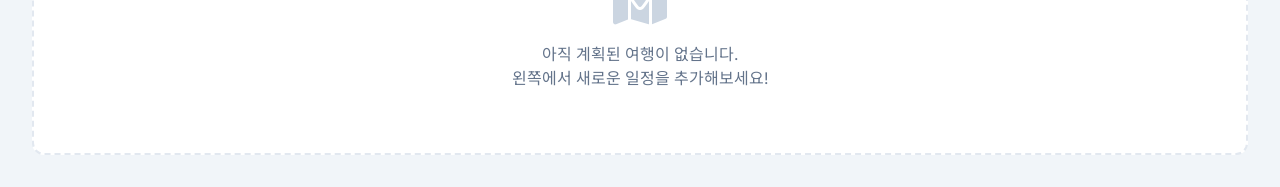
==== commit 92e0b7bf: "Update index.html" ====
--- a/index.html
+++ b/index.html
@@ -185,8 +185,7 @@
     </div>
 
     <!-- Leaflet JS -->
-<script src="https://unpkg.com/leaflet@1.9.9/dist/leaflet.js"></script>
-
+<script src="https://unpkg.com/leaflet@1.9.4/dist/leaflet.js"></script>
 <!-- Firebase -->
 <script src="https://www.gstatic.com/firebasejs/8.10.1/firebase-app.js"></script>
 <script src="https://www.gstatic.com/firebasejs/8.10.1/firebase-firestore.js"></script>
@@ -203,11 +202,184 @@
 };
 
     firebase.initializeApp(firebaseConfig);
-    const db = firebase.firestore();
-</script>
+window.db = firebase.firestore();</script>
 
 <!-- 내 JS -->
 <script src="script.js"></script>
 </body>
 
+</html>                <div class="input-group period-search-group">
+                    <label>여행지 검색</label>
+                    <input type="text" id="search-name" placeholder="여행지 이름 검색">
+                </div>
+
+                <div class="input-group period-search-group">
+                    <label>기간 검색</label>
+                    <div class="date-filter-group">
+                        <select id="search-year">
+                            <option value="">년도 선택</option>
+                        </select>
+                        <select id="search-month">
+                            <option value="">월 선택</option>
+                            <option value="1">1월</option>
+                            <option value="2">2월</option>
+                            <option value="3">3월</option>
+                            <option value="4">4월</option>
+                            <option value="5">5월</option>
+                            <option value="6">6월</option>
+                            <option value="7">7월</option>
+                            <option value="8">8월</option>
+                            <option value="9">9월</option>
+                            <option value="10">10월</option>
+                            <option value="11">11월</option>
+                            <option value="12">12월</option>
+                        </select>
+                    </div>
+                </div>
+
+                <button id="search-btn" class="btn-secondary">
+                    <i class="fa-solid fa-magnifying-glass"></i> 검색하기
+                </button>
+            </div>
+
+            <div class="sidebar-actions">
+                <a href="add.html" class="btn-primary">
+                    <i class="fa-solid fa-plus"></i> 새로운 일정 만들기
+                </a>
+            </div>
+
+            <div class="trip-stats">
+                <div class="stat-card">
+                    <span class="stat-number" id="total-trips">0</span>
+                    <span class="stat-label">계획된 여행</span>
+                </div>
+                <div class="stat-card">
+                    <span class="stat-number" id="upcoming-trips">0</span>
+                    <span class="stat-label">다가오는 일정</span>
+                </div>
+                <div class="stat-card">
+                    <span class="stat-number" id="past-trips">0</span>
+                    <span class="stat-label">지난 여행</span>
+                </div>
+            </div>
+
+        </aside>
+
+        <main class="main-content">
+
+            <header class="top-bar">
+
+    <!-- PC용 환영 문구 -->
+    <div class="user-welcome">
+        <h2>반갑습니다, 여행자님! 👋</h2>
+        <p>다음 여행을 계획해보세요.</p>
+    </div>
+
+    <!-- 모바일용 로고 -->
+    <div class="mobile-logo">
+        <i class="fa-solid fa-plane-departure"></i>
+        <span>Travel<span>Planner</span></span>
+    </div>
+
+
+
+                <div class="actions">
+                    <div class="notification-container">
+                        <button class="btn-icon" id="notification-btn">
+                            <i class="fa-regular fa-bell"></i>
+                        </button>
+
+                        <div class="notification-dropdown" id="notification-dropdown">
+                            <div class="notification-header">알림</div>
+                            <ul class="notification-list" id="notification-list">
+                                <li class="empty-noti">새로운 알림이 없습니다.</li>
+                            </ul>
+                        </div>
+                    </div>
+
+                    <div class="user-profile" id="profile-btn">
+                        <img src="https://ui-avatars.com/api/?name=Traveler&background=0D8ABC&color=fff" alt="User">
+
+                        <div class="profile-dropdown" id="profile-dropdown">
+                            <div class="profile-header">
+                                <strong>Traveler</strong>
+                                <span>traveler@example.com</span>
+                            </div>
+
+                            <ul class="profile-menu">
+                                <li><a href="#"><i class="fa-regular fa-user"></i> 내 프로필</a></li>
+                                <li><a href="#"><i class="fa-solid fa-gear"></i> 설정</a></li>
+                                <li class="divider"></li>
+                                <li>
+                                    <a href="#" class="text-danger">
+                                        <i class="fa-solid fa-arrow-right-from-bracket"></i> 로그아웃
+                                    </a>
+                                </li>
+                            </ul>
+                        </div>
+                    </div>
+                </div>
+
+            </header>
+
+            <section class="content-area">
+                <div class="section-header">
+                    <div class="tab-container">
+                        <button class="tab-btn active" data-tab="upcoming">다가오는 일정</button>
+                        <button class="tab-btn" data-tab="past">지난 여행</button>
+                    </div>
+                    <div class="top-bar">
+                        <div class="view-options">
+                            <button class="view-btn active" title="리스트 보기" data-view="list"><i
+                                    class="fa-solid fa-list"></i></button>
+                            <button class="view-btn" title="달력 보기" data-view="calendar"><i
+                                    class="fa-regular fa-calendar"></i></button>
+                        </div>
+                    </div>
+                </div>
+
+                <div id="trip-list" class="trip-list">
+                    <div class="empty-state" id="empty-state">
+                        <i class="fa-solid fa-map-location-dot"></i>
+                        <p>아직 계획된 여행이 없습니다.<br>왼쪽에서 새로운 일정을 추가해보세요!</p>
+                    </div>
+                </div>
+
+                <div id="calendar-view" class="calendar-view-container" style="display: none;">
+                    <div class="calendar-controls">
+                        <button id="prev-month" class="cal-nav-btn"><i class="fa-solid fa-chevron-left"></i></button>
+                        <h3 id="current-month-display">2024년 12월</h3>
+                        <button id="next-month" class="cal-nav-btn"><i class="fa-solid fa-chevron-right"></i></button>
+                    </div>
+                    <div class="calendar-grid" id="calendar-grid"></div>
+                </div>
+            </section>
+        </main>
+    </div>
+
+    <!-- Leaflet JS -->
+<script src="https://unpkg.com/leaflet@1.9.4/dist/leaflet.js"></script>
+<!-- Firebase -->
+<script src="https://www.gstatic.com/firebasejs/8.10.1/firebase-app.js"></script>
+<script src="https://www.gstatic.com/firebasejs/8.10.1/firebase-firestore.js"></script>
+
+<script>
+    const firebaseConfig = {
+  apiKey: "AIzaSyDqAZiiw7SKc4SLSsWug1G3e_f5-u-pkYw",
+  authDomain: "travel-planner-a9d51.firebaseapp.com",
+  projectId: "travel-planner-a9d51",
+  storageBucket: "travel-planner-a9d51.firebasestorage.app",
+  messagingSenderId: "966221614343",
+  appId: "1:966221614343:web:f48783ed75140a8be589a2",
+  measurementId: "G-6RSREEXYS4"
+};
+
+    firebase.initializeApp(firebaseConfig);
+    const db = firebase.firestore();
+</script>
+
+<!-- 내 JS -->
+<script src="script.js"></script>
+</body>
+
 </html>
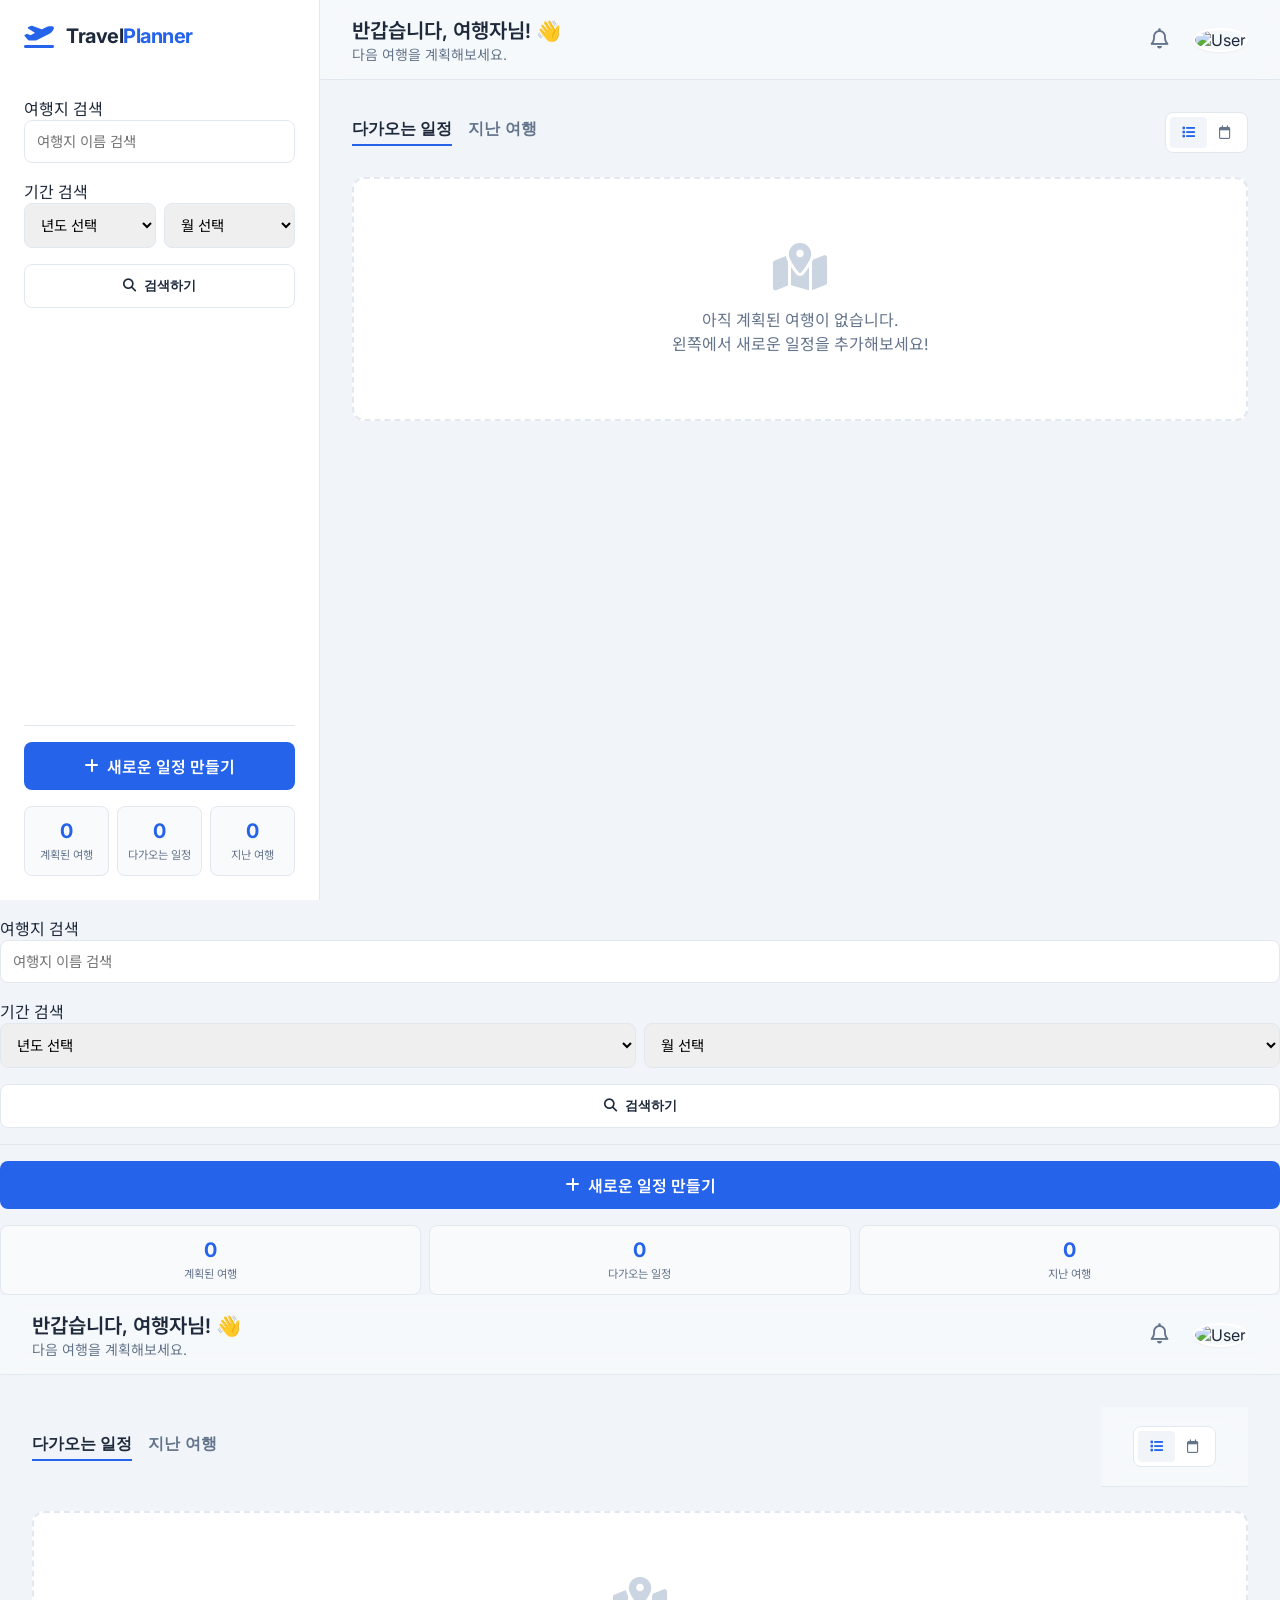
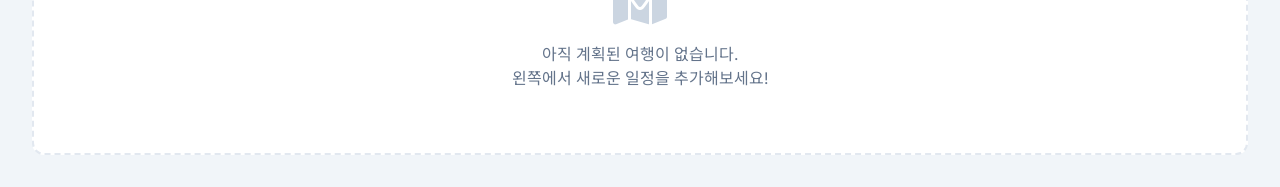
==== commit 8c72b1c2: "Update index.html" ====
--- a/index.html
+++ b/index.html
@@ -155,14 +155,17 @@
                         <button class="tab-btn active" data-tab="upcoming">다가오는 일정</button>
                         <button class="tab-btn" data-tab="past">지난 여행</button>
                     </div>
-                    <div class="top-bar">
-                        <div class="view-options">
-                            <button class="view-btn active" title="리스트 보기" data-view="list"><i
-                                    class="fa-solid fa-list"></i></button>
-                            <button class="view-btn" title="달력 보기" data-view="calendar"><i
-                                    class="fa-regular fa-calendar"></i></button>
-                        </div>
-                    </div>
+                    <div class="view-options-wrapper">
+    <div class="view-options">
+        <button class="view-btn active" title="리스트 보기" data-view="list">
+            <i class="fa-solid fa-list"></i>
+        </button>
+
+        <button class="view-btn" title="달력 보기" data-view="calendar">
+            <i class="fa-regular fa-calendar"></i>
+        </button>
+    </div>
+</div>
                 </div>
 
                 <div id="trip-list" class="trip-list">
--- a/style.css
+++ b/style.css
@@ -1211,1191 +1211,128 @@
     .user-welcome {
         display: block !important;
     }
-}    width: 320px;
-    background-color: var(--sidebar-bg);
-    border-right: 1px solid var(--border-color);
-    display: flex;
-    flex-direction: column;
-    padding: 1.5rem;
-    z-index: 10;
-}
-
-.logo-area {
-    display: flex;
-    align-items: center;
-    gap: 0.75rem;
-    margin-bottom: 2rem;
-}
-
-.logo-icon {
-    font-size: 1.5rem;
-    color: var(--primary-color);
-}
-
-.logo-area h1 {
-    font-size: 1.25rem;
-    font-weight: 700;
-    letter-spacing: -0.025em;
-}
-
-.highlight {
-    color: var(--primary-color);
-}
-
-.places-section {
-    flex: 1;
-    display: flex;
-    flex-direction: column;
-    min-height: 0;
-    overflow: hidden;
-}
-
-.section-header h2 {
-    font-size: 1rem;
-    font-weight: 600;
-    margin-bottom: 1rem;
-}
-
-.add-place-form {
-    margin-bottom: 1rem;
-}
-
-.filter-label {
-    display: block;
-    font-size: 0.875rem;
-    font-weight: 500;
-    color: var(--text-muted);
-    margin-bottom: 0.5rem;
-}
-
-.input-group input,
-.input-group select {
-    width: 100%;
-    padding: 0.75rem;
-    border: 1px solid var(--border-color);
-    border-radius: 0.5rem;
-    font-family: var(--font-main);
-    font-size: 0.9rem;
-    transition: all 0.2s;
-}
-
-.input-group input:focus,
-.input-group select:focus {
-    outline: none;
-    border-color: var(--primary-color);
-    box-shadow: 0 0 0 3px rgba(37, 99, 235, 0.1);
-}
-
-.period-search-group {
-    margin-top: 1rem;
-}
-
-.date-filter-group {
-    display: flex;
-    gap: 0.5rem;
-}
-
-.btn-primary {
-    width: 100%;
-    padding: 0.75rem;
-    background-color: var(--primary-color);
-    color: white;
-    border: none;
-    border-radius: 0.5rem;
-    font-weight: 600;
-    cursor: pointer;
-    transition: background-color 0.2s;
-    display: flex;
-    align-items: center;
-    justify-content: center;
-    gap: 0.5rem;
-    text-decoration: none;
-}
-
-.btn-primary:hover {
-    background-color: var(--primary-hover);
-}
-
-.btn-secondary {
-    width: 100%;
-    padding: 0.75rem;
-    background-color: white;
-    color: var(--text-main);
-    border: 1px solid var(--border-color);
-    border-radius: 0.5rem;
-    font-weight: 600;
-    cursor: pointer;
-    transition: all 0.2s;
-    display: flex;
-    align-items: center;
-    justify-content: center;
-    gap: 0.5rem;
-    margin-top: 1rem;
-}
-
-.btn-secondary:hover {
-    background-color: #f8fafc;
-    border-color: #cbd5e1;
-}
-
-.sidebar-actions {
-    margin-top: 1rem;
-    padding-top: 1rem;
-    border-top: 1px solid var(--border-color);
-}
-
-.trip-stats {
-    display: grid;
-    grid-template-columns: 1fr 1fr 1fr;
-    gap: 0.5rem;
-    margin-top: auto;
-    padding-top: 1rem;
-}
-
-.stat-card {
-    background-color: #f8fafc;
-    border: 1px solid var(--border-color);
-    padding: 0.75rem 0.5rem;
-    border-radius: 0.5rem;
-    text-align: center;
-}
-
-.stat-number {
-    display: block;
-    font-size: 1.25rem;
-    font-weight: 700;
-    color: var(--primary-color);
-}
-
-.stat-label {
-    font-size: 0.7rem;
-    color: var(--text-muted);
-}
-
-/* Main Content */
-.main-content {
-    flex: 1;
-    display: flex;
-    flex-direction: column;
-    overflow: hidden;
-}
-
-.top-bar {
-    height: 80px;
-    padding: 0 2rem;
-    display: flex;
-    align-items: center;
-    justify-content: space-between;
-    background-color: rgba(248, 250, 252, 0.8);
-    backdrop-filter: blur(10px);
-    border-bottom: 1px solid var(--border-color);
-    position: relative;
-    z-index: 50;
-}
-
-.user-welcome h2 {
-    font-size: 1.25rem;
-    font-weight: 600;
-}
-
-.user-welcome p {
-    font-size: 0.875rem;
-    color: var(--text-muted);
-}
-
-.actions {
-    display: flex;
-    align-items: center;
-    gap: 1rem;
-}
-
-.btn-icon {
-    background: none;
-    border: none;
-    font-size: 1.25rem;
-    color: var(--text-muted);
-    cursor: pointer;
-    padding: 0.5rem;
-    border-radius: 50%;
-    transition: background-color 0.2s;
-}
-
-.btn-icon:hover {
-    background-color: #e2e8f0;
-}
-
-.user-profile img {
-    width: 40px;
-    height: 40px;
-    border-radius: 50%;
-    border: 2px solid white;
-    box-shadow: var(--shadow-sm);
-}
-
-/* Content Area */
-.content-area {
-    flex: 1;
-    padding: 2rem;
-    overflow-y: auto;
-}
-
-.section-header {
-    display: flex;
-    justify-content: space-between;
-    align-items: center;
-    margin-bottom: 1.5rem;
-}
-
-.tab-container {
-    display: flex;
-    gap: 1rem;
-}
-
-.tab-btn {
-    background: none;
-    border: none;
-    font-size: 1rem;
-    font-weight: 600;
-    color: var(--text-muted);
-    cursor: pointer;
-    padding-bottom: 0.25rem;
-    border-bottom: 2px solid transparent;
-    transition: all 0.2s;
-}
-
-.tab-btn.active {
-    color: var(--text-main);
-    border-bottom-color: var(--primary-color);
-}
-
-.view-options {
-    display: flex;
-    background-color: white;
-    padding: 0.25rem;
-    border-radius: 0.5rem;
-    border: 1px solid var(--border-color);
-}
-
-.view-btn {
-    background: none;
-    border: none;
-    padding: 0.5rem 0.75rem;
-    border-radius: 0.25rem;
-    color: var(--text-muted);
-    cursor: pointer;
-    transition: all 0.2s;
-}
-
-.view-btn.active {
-    background-color: var(--bg-color);
-    color: var(--primary-color);
-}
-
-/* Trip List */
-.trip-list {
-    display: flex;
-    flex-direction: column;
-    gap: 1rem;
-}
-
-.trip-card {
-    background-color: white;
-    border: 1px solid var(--border-color);
-    border-radius: var(--radius-md);
-    padding: 1.5rem;
-    cursor: pointer;
-    transition: all 0.2s;
-    box-shadow: var(--shadow-sm);
-    width: 100%;
-    display: flex;
-    justify-content: space-between;
-    align-items: center;
-    gap: 1rem;
-}
-
-.trip-card:hover {
-    transform: translateY(-2px);
-    box-shadow: var(--shadow-md);
-    border-color: var(--primary-color);
-}
-
-.trip-info {
-    display: flex;
-    justify-content: space-between;
-    align-items: center;
-    flex: 1;
-}
-
-.delete-trip-btn {
-    background: none;
-    border: none;
-    color: #cbd5e1;
-    cursor: pointer;
-    padding: 0.5rem;
-    border-radius: 0.25rem;
-    transition: all 0.2s;
-    font-size: 1rem;
-}
-
-.delete-trip-btn:hover {
-    color: #ef4444;
-    background-color: #fee2e2;
-}
-
-.trip-info h3 {
-    font-size: 1.1rem;
-    font-weight: 600;
-    margin: 0;
-}
-
-.trip-info p {
-    color: var(--text-muted);
-    font-size: 0.9rem;
-    margin: 0;
-}
-
-.empty-state {
-    grid-column: 1 / -1;
-    display: flex;
-    flex-direction: column;
-    align-items: center;
-    justify-content: center;
-    padding: 4rem;
-    background-color: white;
-    border-radius: var(--radius-md);
-    border: 2px dashed var(--border-color);
-    color: var(--text-muted);
-    text-align: center;
-}
-
-.empty-state i {
-    font-size: 3rem;
-    margin-bottom: 1rem;
-    color: #cbd5e1;
-}
-
-/* Calendar View */
-.calendar-view-container {
-    background-color: white;
-    border-radius: var(--radius-md);
-    border: 1px solid var(--border-color);
-    padding: 1.5rem;
-    display: flex;
-    flex-direction: column;
-    height: 600px;
-}
-
-.calendar-controls {
-    display: flex;
-    justify-content: space-between;
-    align-items: center;
-    margin-bottom: 1.5rem;
-}
-
-.cal-nav-btn {
-    background: none;
-    border: 1px solid var(--border-color);
-    border-radius: 0.5rem;
-    padding: 0.5rem 0.75rem;
-    cursor: pointer;
-    color: var(--text-muted);
-}
-
-.cal-nav-btn:hover {
-    background-color: var(--bg-color);
-}
-
-.calendar-grid {
-    display: grid;
-    grid-template-columns: repeat(7, 1fr);
-    gap: 1px;
-    background-color: var(--border-color);
-    border: 1px solid var(--border-color);
-    flex: 1;
-}
-
-.calendar-day {
-    background-color: white;
-    padding: 0.5rem;
-    min-height: 80px;
-    font-size: 0.9rem;
-    color: var(--text-main);
-}
-
-.calendar-day.empty {
-    background-color: #f8fafc;
-}
-
-.calendar-day.has-trip {
-    background-color: white;
-}
-
-.trip-label {
-    display: block;
-    background-color: var(--primary-color);
-    color: white;
-    font-size: 0.75rem;
-    padding: 2px 6px;
-    border-radius: 4px;
-    margin-top: 4px;
-    white-space: nowrap;
-    overflow: hidden;
-    text-overflow: ellipsis;
-    font-weight: 500;
-    cursor: pointer;
-    transition: background-color 0.2s;
-}
-
-.trip-label:hover {
-    background-color: var(--primary-hover);
-}
-
-/* Notification Dropdown */
-.notification-container {
-    position: relative;
-}
-
-.notification-dropdown {
-    position: absolute;
-    top: 120%;
-    right: 0;
-    width: 300px;
-    background-color: white;
-    border: 1px solid var(--border-color);
-    border-radius: var(--radius-md);
-    box-shadow: var(--shadow-lg);
-    opacity: 0;
-    visibility: hidden;
-    transform: translateY(-10px);
-    transition: all 0.2s ease;
-    z-index: 100;
-}
-
-.notification-dropdown.show {
-    opacity: 1;
-    visibility: visible;
-    transform: translateY(0);
-}
-
-.notification-header {
-    padding: 1rem;
-    font-weight: 600;
-    border-bottom: 1px solid var(--border-color);
-}
-
-.notification-list {
-    list-style: none;
-    max-height: 300px;
-    overflow-y: auto;
-}
-
-.notification-item {
-    padding: 1rem;
-    border-bottom: 1px solid var(--border-color);
-    cursor: pointer;
-    transition: background-color 0.2s;
-}
-
-.notification-item:hover {
-    background-color: #f8fafc;
-}
-
-.noti-content {
-    display: flex;
-    align-items: center;
-    gap: 0.75rem;
-}
-
-.d-day-badge {
-    padding: 0.25rem 0.5rem;
-    border-radius: 0.25rem;
-    font-size: 0.75rem;
-    font-weight: 700;
-}
-
-.d-day-today {
-    background-color: #fee2e2;
-    color: #ef4444;
-}
-
-.d-day-upcoming {
-    background-color: #dbeafe;
-    color: #2563eb;
-}
-
-.noti-text {
-    font-size: 0.9rem;
-}
-
-.empty-noti {
-    padding: 2rem 1rem;
-    text-align: center;
-    color: var(--text-muted);
-    font-size: 0.9rem;
-}
-
-/* Profile Dropdown */
-.user-profile {
-    position: relative;
-    cursor: pointer;
-}
-
-.profile-dropdown {
-    position: absolute;
-    top: 120%;
-    right: 0;
-    width: 220px;
-    background-color: white;
-    border: 1px solid var(--border-color);
-    border-radius: var(--radius-md);
-    box-shadow: var(--shadow-lg);
-    opacity: 0;
-    visibility: hidden;
-    transform: translateY(-10px);
-    transition: all 0.2s ease;
-    z-index: 1000;
-    overflow: hidden;
-}
-
-.profile-dropdown.show {
-    opacity: 1;
-    visibility: visible;
-    transform: translateY(0);
-}
-
-.profile-header {
-    padding: 1rem;
-    background-color: var(--bg-light);
-    border-bottom: 1px solid var(--border-color);
-}
-
-.profile-header strong {
-    display: block;
-    color: var(--text-main);
-    font-size: 0.95rem;
-}
-
-.profile-header span {
-    display: block;
-    color: var(--text-muted);
-    font-size: 0.8rem;
-    margin-top: 0.2rem;
-}
-
-.profile-menu {
-    list-style: none;
-    padding: 0.5rem 0;
-}
-
-.profile-menu li a {
-    display: flex;
-    align-items: center;
-    gap: 0.75rem;
-    padding: 0.75rem 1rem;
-    color: var(--text-main);
-    text-decoration: none;
-    font-size: 0.9rem;
-    transition: background-color 0.2s;
-}
-
-.profile-menu li a:hover {
-    background-color: var(--bg-light);
-}
-
-.profile-menu li a i {
-    width: 16px;
-    text-align: center;
-    color: var(--text-muted);
-}
-
-.profile-menu li.divider {
-    height: 1px;
-    background-color: var(--border-color);
-    margin: 0.5rem 0;
-}
-
-.profile-menu li a.text-danger {
-    color: #ef4444;
-}
-
-.profile-menu li a.text-danger:hover {
-    background-color: #fef2f2;
-}
-
-.profile-menu li a.text-danger i {
-    color: #ef4444;
-}
-
-/* Detail Page */
-.detail-page-container {
-    display: flex;
-    height: 100vh;
-}
-
-.detail-sidebar {
-    width: 360px;
-    background-color: white;
-    border-right: 1px solid var(--border-color);
-    display: flex;
-    flex-direction: column;
-    z-index: 10;
-    box-shadow: var(--shadow-md);
-}
-
-.detail-header {
-    padding: 1.5rem;
-    border-bottom: 1px solid var(--border-color);
-    background-color: white;
-}
-
-.back-link {
-    display: inline-flex;
-    align-items: center;
-    gap: 0.5rem;
-    color: var(--text-muted);
-    text-decoration: none;
-    font-size: 0.9rem;
-    margin-bottom: 1rem;
-    transition: color 0.2s;
-}
-
-.back-link:hover {
-    color: var(--primary-color);
-}
-
-.trip-dates {
-    color: var(--text-muted);
-    font-size: 0.9rem;
-    margin-top: 0.25rem;
-}
-
-/* Places List in Detail Page */
-.detail-sidebar .places-section {
-    flex: 1;
-    display: flex;
-    flex-direction: column;
-    padding: 1.5rem;
-    background-color: #f8fafc;
-    overflow: hidden;
-}
-
-.detail-sidebar .add-place-form {
-    display: flex;
-    gap: 0.5rem;
-    margin-bottom: 1rem;
-}
-
-.detail-sidebar .add-place-form input {
-    flex: 1;
-    padding: 0.75rem;
-    border: 1px solid var(--border-color);
-    border-radius: 0.5rem;
-}
-
-.detail-sidebar .add-place-form button {
-    padding: 0.75rem 1rem;
-    background-color: var(--primary-color);
-    color: white;
-    border: none;
-    border-radius: 0.5rem;
-    cursor: pointer;
-}
-
-.places-list {
-    flex: 1;
-    overflow-y: auto;
-    display: flex;
-    flex-direction: column;
-    gap: 0.75rem;
-    padding-right: 0.5rem;
-}
-
-.place-item {
-    background-color: white;
-    padding: 1rem;
-    border-radius: 0.5rem;
-    border: 1px solid var(--border-color);
-    display: flex;
-    align-items: center;
-    gap: 0.75rem;
-    cursor: grab;
-    transition: all 0.2s;
-    position: relative;
-}
-
-.place-item.dragging {
-    opacity: 0.5;
-    border: 2px dashed var(--primary-color);
-}
-
-.place-item.locked {
-    background-color: #f1f5f9;
-    border-color: #cbd5e1;
-    cursor: default;
-}
-
-.place-number {
-    width: 24px;
-    height: 24px;
-    background-color: var(--primary-color);
-    color: white;
-    border-radius: 50%;
-    display: flex;
-    align-items: center;
-    justify-content: center;
-    font-size: 0.75rem;
-    font-weight: 700;
-    flex-shrink: 0;
-}
-
-.place-name {
-    flex: 1;
-    font-weight: 500;
-    font-size: 0.95rem;
-}
-
-.lock-btn,
-.remove-place-btn {
-    background: none;
-    border: none;
-    color: #94a3b8;
-    cursor: pointer;
-    padding: 0.25rem;
-    transition: color 0.2s;
-}
-
-.lock-btn:hover {
-    color: var(--text-main);
-}
-
-.lock-btn.active {
-    color: #f59e0b;
-    /* Amber for locked */
-}
-
-.remove-place-btn:hover {
-    color: #ef4444;
-}
-
-.optimize-btn {
-    margin-top: 1rem;
-    width: 100%;
-    justify-content: center;
-}
-
-/* Map */
-.map-container {
-    flex: 1;
-    position: relative;
-}
-
-#map {
-    width: 100%;
-    height: 100%;
-}
-
-/* Add Trip Page Redesign */
-.add-page-container {
-    min-height: 100vh;
-    display: flex;
-    flex-direction: column;
-    align-items: center;
-    justify-content: center;
-    background-color: var(--bg-color);
-    padding: 2rem;
-}
-
-.add-page-header {
-    text-align: center;
-    margin-bottom: 2rem;
-    width: 100%;
-    max-width: 600px;
-    position: relative;
-}
-
-.add-page-header h1 {
-    font-size: 1.75rem;
-    color: var(--text-main);
-    margin-top: 1rem;
-}
-
-.add-page-header .back-link {
-    position: absolute;
-    left: 0;
-    top: 0;
-    margin: 0;
-}
-
-.add-form-container {
-    width: 100%;
-    max-width: 500px;
-    background-color: white;
-    padding: 2.5rem;
-    border-radius: 1rem;
-    box-shadow: var(--shadow-lg);
-    border: 1px solid var(--border-color);
-}
-
-.add-trip-form .input-group {
-    margin-bottom: 1.5rem;
-}
-
-.add-trip-form label {
-    display: block;
-    font-weight: 600;
-    margin-bottom: 0.5rem;
-    color: var(--text-main);
-}
-
-.add-trip-form input[type="text"],
-.add-trip-form input[type="date"] {
-    width: 100%;
-    padding: 0.875rem;
-    border: 1px solid var(--border-color);
-    border-radius: 0.5rem;
-    font-size: 1rem;
-    transition: all 0.2s;
-}
-
-.add-trip-form input:focus {
-    border-color: var(--primary-color);
-    box-shadow: 0 0 0 3px rgba(37, 99, 235, 0.1);
-    outline: none;
-}
-
-.date-range-group {
-    display: flex;
-    align-items: flex-end;
-    gap: 1rem;
-}
-
-.date-input {
-    flex: 1;
-}
-
-.date-separator {
-    padding-bottom: 0.8rem;
-    color: var(--text-muted);
-    font-weight: 600;
-}
-
-#add-btn {
-    width: 100%;
-    margin-top: 1rem;
-    padding: 1rem;
-    font-size: 1.1rem;
-}
-
+}
+
+/* =========================================================
+   MOBILE FIX
+   ========================================================= */
 
 @media (max-width: 768px) {
 
+    html,
     body {
+        width: 100%;
+        min-width: 0;
         height: auto;
+        margin: 0;
+        padding: 0;
+        overflow-x: hidden;
+    }
+
+    .app-container {
+        display: flex;
+        flex-direction: column;
+        width: 100%;
         min-height: 100vh;
-        overflow: auto;
-    }
-
-    /* =========================
-       메인 페이지
-       ========================= */
-
-    .app-container {
-        flex-direction: column;
         height: auto;
-        min-height: 100vh;
-    }
-
+    }
+
+    /* 모바일에서는 사이드바를 페이지 상단으로 */
     .sidebar {
+        order: 1;
         width: 100%;
         height: auto;
+        min-height: 0;
+        padding: 1rem;
         border-right: none;
         border-bottom: 1px solid var(--border-color);
-        padding: 1rem;
-    }
-
-    .logo-area {
-        margin-bottom: 1rem;
-    }
-
-    .places-section {
+        display: block;
+    }
+
+    /* 검색 영역 */
+    .sidebar .places-section {
+        display: block;
+        width: 100%;
+        height: auto;
         overflow: visible;
     }
 
-    .sidebar-actions {
+    /* 새 일정 버튼 */
+    .sidebar .sidebar-actions {
+        display: block;
+        width: 100%;
+    }
+
+    /* 통계 */
+    .sidebar .trip-stats {
+        display: grid;
+        grid-template-columns: repeat(3, 1fr);
+        width: 100%;
         margin-top: 1rem;
-    }
-
-    .trip-stats {
-        margin-top: 1rem;
-    }
-
+        padding-top: 1rem;
+    }
+
+    /* 메인 */
     .main-content {
-    width: 100%;
-    display: contents;
-}
-
-.main-content > .top-bar {
-    order: 1;
-}
-
-.sidebar {
-    order: 2;
-}
-
-.main-content > .content-area {
-    order: 3;
-}
-
-    .top-bar {
+        order: 2;
+        width: 100%;
+        min-width: 0;
         height: auto;
+        overflow: visible;
+        display: flex;
+        flex-direction: column;
+    }
+
+    /* PC용 상단바 */
+    .main-content > .top-bar {
+        width: 100%;
+        height: 70px;
         min-height: 70px;
-        padding: 1rem;
-    }
-
-    .user-welcome h2 {
-        font-size: 1rem;
-    }
-
-    .user-welcome p {
-        font-size: 0.75rem;
-    }
-
-    .actions {
-        gap: 0.25rem;
-    }
-
+        padding: 0 1rem;
+    }
+
+    /* 본문 */
     .content-area {
+        width: 100%;
         padding: 1rem;
         overflow: visible;
     }
 
-    .section-header {
-        align-items: flex-start;
-        gap: 1rem;
-        flex-wrap: wrap;
-    }
-
-    .tab-container {
-        gap: 0.75rem;
-    }
-
-    .tab-btn {
-        font-size: 0.9rem;
-    }
-
-    .view-options {
-        margin-left: auto;
+    /* 여행 목록 */
+    .trip-list {
+        width: 100%;
     }
 
     .trip-card {
-        padding: 1rem;
-    }
-
-    .trip-info {
-        flex-direction: column;
-        align-items: flex-start;
-        gap: 0.35rem;
-    }
-
-    .trip-info h3 {
-        font-size: 1rem;
-    }
-
-    .trip-info p {
-        font-size: 0.8rem;
+        width: 100%;
     }
 
     /* 캘린더 */
-
     .calendar-view-container {
+        width: 100%;
         height: auto;
         min-height: 500px;
-        padding: 0.75rem;
         overflow-x: auto;
     }
 
-    .calendar-day {
-        min-height: 60px;
-        padding: 0.25rem;
-        font-size: 0.75rem;
-    }
-
-    .trip-label {
-        font-size: 0.6rem;
-        padding: 2px 3px;
-    }
-
-    /* 알림 */
-
-    .notification-dropdown {
-        position: fixed;
-        top: 70px;
-        right: 1rem;
-        left: 1rem;
+    /* =====================================================
+       중요:
+       .top-bar 안에 들어가 있는 view-options용
+       중첩 top-bar 때문에 모바일 레이아웃이 깨지는 것 방지
+       ===================================================== */
+
+    .content-area .section-header > .top-bar {
+        height: auto;
+        min-height: 0;
         width: auto;
-    }
-
-
-    /* =========================
-       여행 상세 페이지
-       ========================= */
-
-    .detail-page-container {
-        flex-direction: column;
-        height: auto;
-        min-height: 100vh;
-    }
-
-    .detail-sidebar {
-        width: 100%;
-        height: auto;
-        border-right: none;
-        border-bottom: 1px solid var(--border-color);
-    }
-
-    .detail-header {
-        padding: 1rem;
-    }
-
-    .detail-sidebar .places-section {
-        padding: 1rem;
-        max-height: none;
-        overflow: visible;
-    }
-
-    .places-list {
-        max-height: 350px;
-        overflow-y: auto;
-    }
-
-    .map-container {
-        width: 100%;
-        height: 450px;
-        min-height: 450px;
-    }
-
-    #map {
-        width: 100%;
-        height: 100%;
-    }
-
-
-    /* =========================
-       여행 추가 페이지
-       ========================= */
-
-    .add-page-container {
-        padding: 1rem;
-        justify-content: flex-start;
-        padding-top: 2rem;
-    }
-
-    .add-page-header {
-        margin-bottom: 1.5rem;
-    }
-
-    .add-page-header h1 {
-        font-size: 1.4rem;
-    }
-
-    .add-page-header .back-link {
-        position: static;
-        display: flex;
-        margin-bottom: 1rem;
-    }
-
-    .add-form-container {
-        padding: 1.5rem;
-        border-radius: 0.75rem;
-    }
-
-    .date-range-group {
-        gap: 0.5rem;
-    }
-
-    .date-separator {
-        padding-bottom: 0.75rem;
-    }
-
-
-    /* =========================
-       프로필
-       ========================= */
-
-    .profile-dropdown {
-        right: 0;
-        width: 200px;
-    }
-}
-
-.mobile-logo {
-    display: none;
-}
-
-/* =========================
-   반응형 로고 / 환영 문구
-   ========================= */
-
-/* PC */
-.mobile-logo,
-.mobile-welcome {
-    display: none;
-}
-
-/* 모바일 */
-@media (max-width: 768px) {
-
-    /* PC용 사이드바 로고 숨김 */
-    .sidebar .logo-area {
-        display: none;
-    }
-
-    /* 모바일 상단 로고 */
-    .mobile-logo {
-        display: flex;
-        align-items: center;
-        gap: 10px;
-        font-size: 1.2rem;
-        font-weight: 700;
-        color: var(--text-main);
-    }
-
-    .mobile-logo i {
-        color: var(--primary-color);
-        font-size: 1.4rem;
-    }
-
-    .mobile-logo > span > span {
-        color: var(--primary-color);
-    }
-
-    /* 모바일 환영 문구 */
-    .mobile-welcome {
-        display: block;
-        margin-bottom: 1.5rem;
-    }
-
-    .mobile-welcome h2 {
-        font-size: 1.6rem;
-        font-weight: 700;
-        margin-bottom: 0.4rem;
-        color: var(--text-main);
-    }
-
-    .mobile-welcome p {
-        font-size: 1rem;
-        color: var(--text-main);
-        margin: 0;
-    }
-
-    /* PC용 환영 문구는 숨김 */
-    .main-content > .top-bar .user-welcome {
-        display: none;
-    }
-}
-
-@media (min-width: 769px) {
-    .user-welcome {
-        display: block !important;
-    }
-}
+        padding: 0;
+        border: none;
+        background: transparent;
+        backdrop-filter: none;
+        box-shadow: none;
+    }
+
+    .content-area .section-header {
+        width: 100%;
+    }
+}
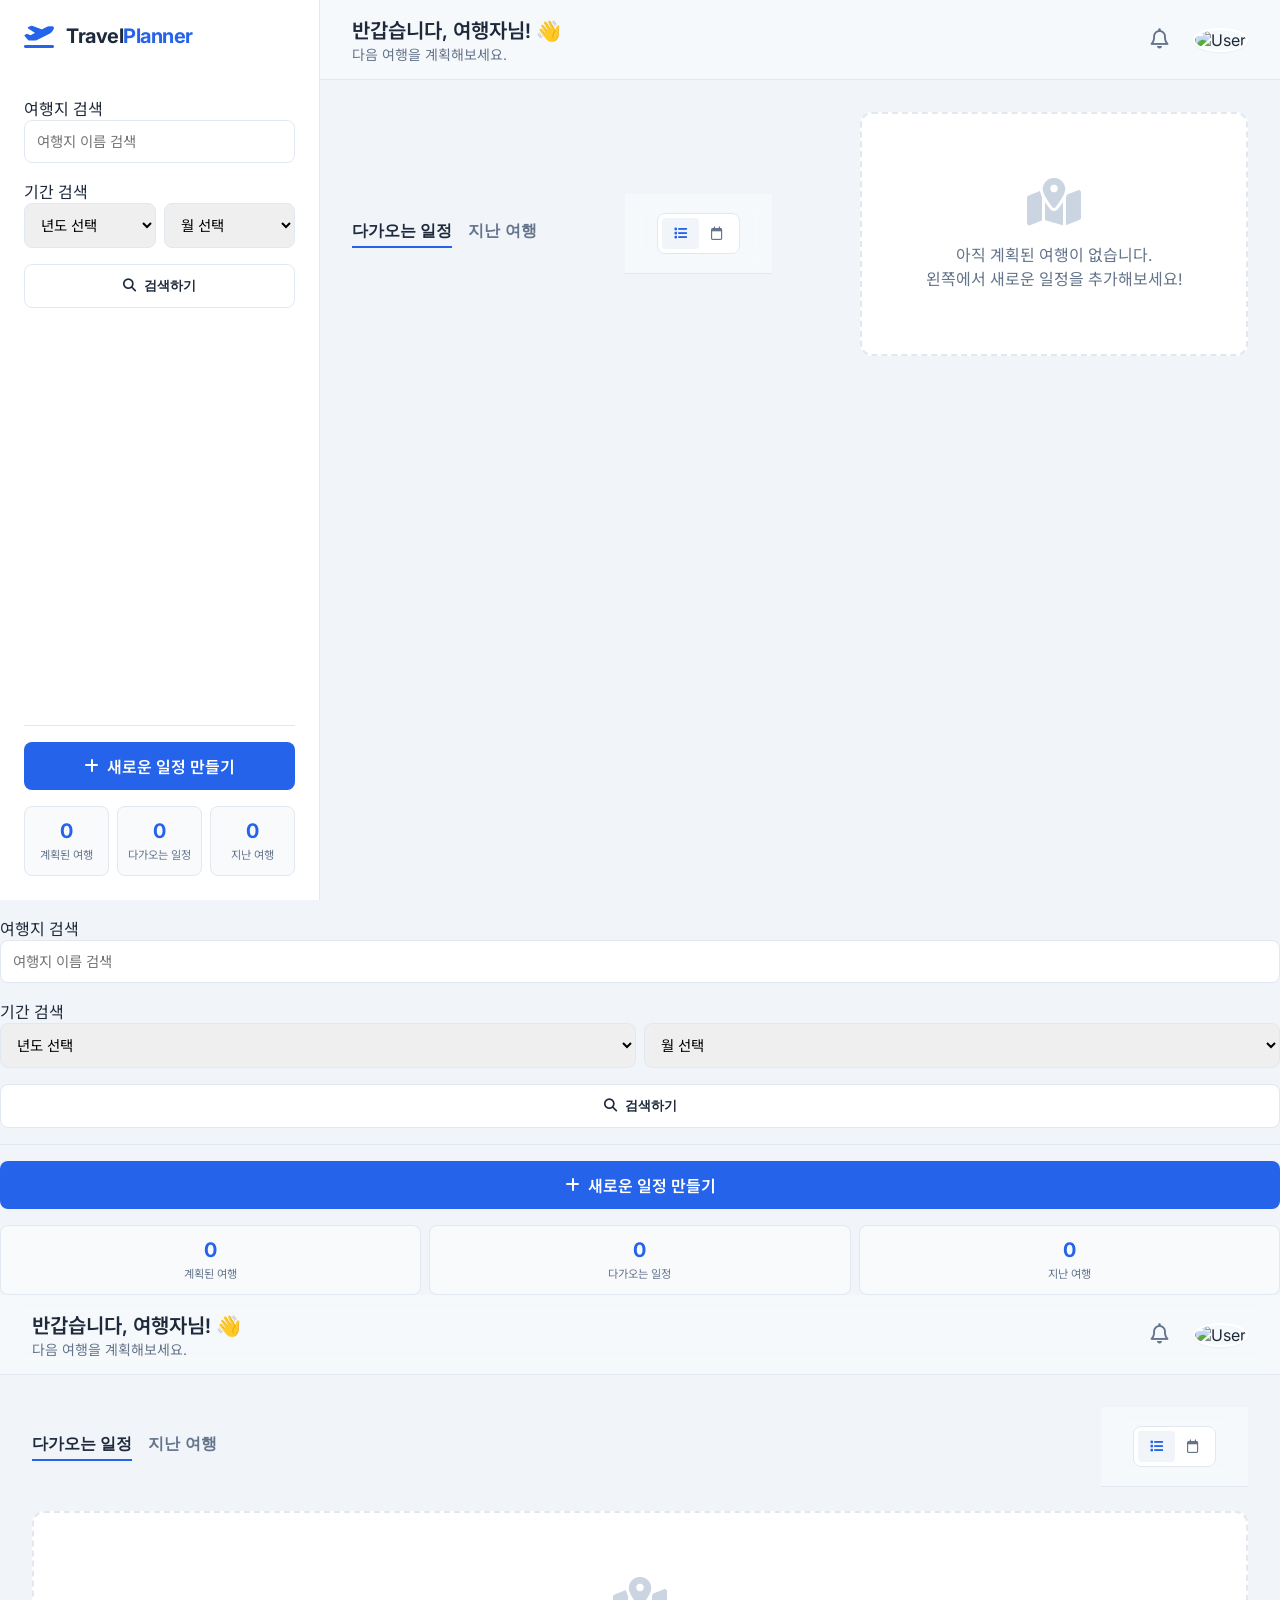
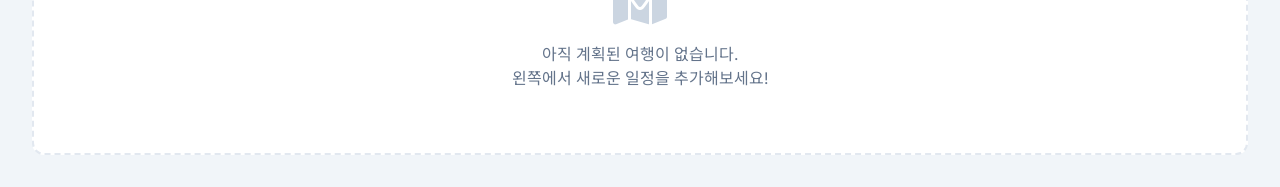
==== commit 7a5d291c: "Update index.html" ====
--- a/index.html
+++ b/index.html
@@ -156,6 +156,7 @@
                         <button class="tab-btn" data-tab="past">지난 여행</button>
                     </div>
                     <div class="view-options-wrapper">
+    <div class="top-bar">
     <div class="view-options">
         <button class="view-btn active" title="리스트 보기" data-view="list">
             <i class="fa-solid fa-list"></i>
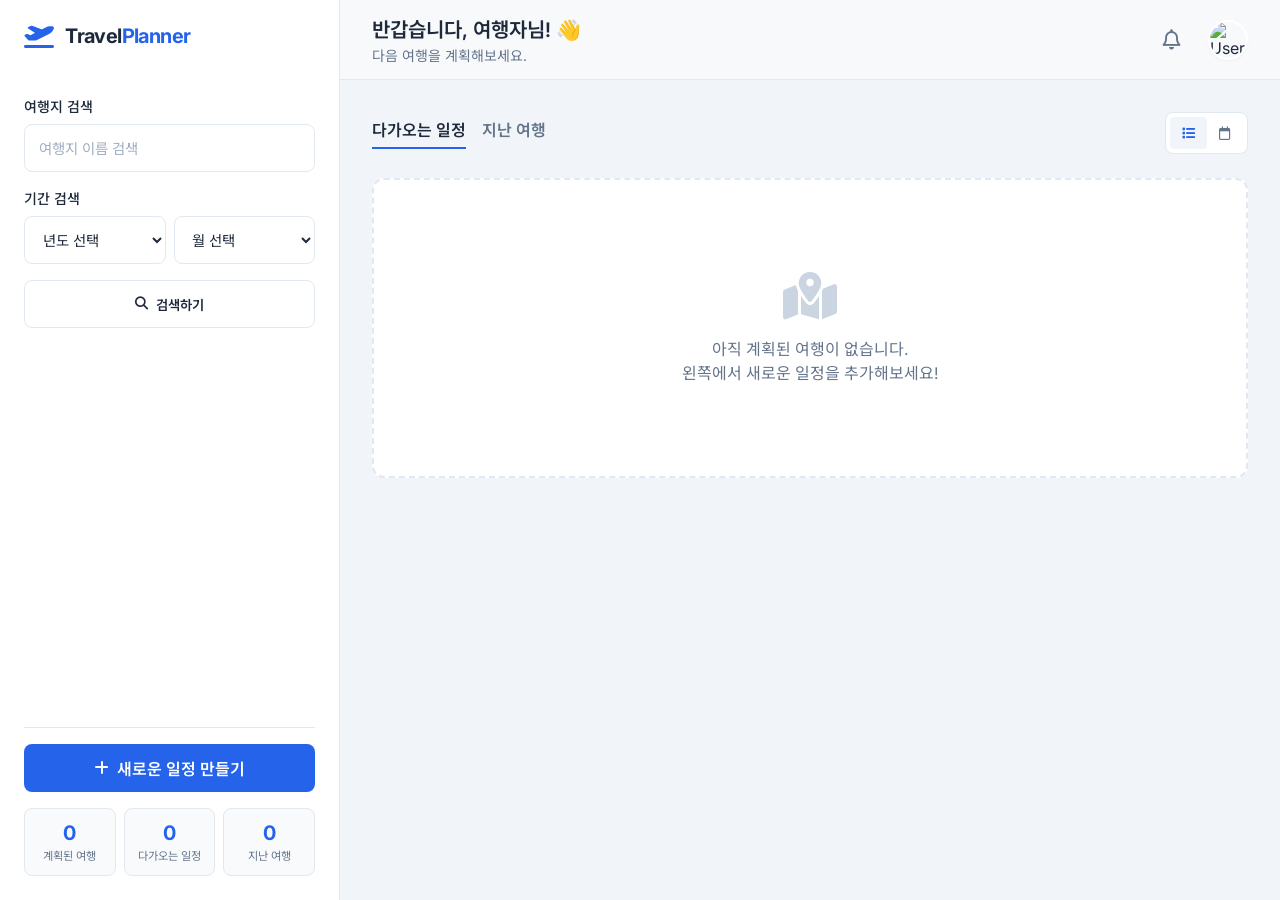
==== commit e1585680: "지피티 수정" ====
--- a/index.html
+++ b/index.html
@@ -4,386 +4,552 @@
 <head>
     <meta charset="UTF-8">
     <meta name="viewport" content="width=device-width, initial-scale=1.0">
+
     <title>Travel Planner</title>
+
+    <!-- Google Fonts -->
     <link rel="preconnect" href="https://fonts.googleapis.com">
     <link rel="preconnect" href="https://fonts.gstatic.com" crossorigin>
+
     <link
         href="https://fonts.googleapis.com/css2?family=Inter:wght@300;400;500;600;700&family=Noto+Sans+KR:wght@300;400;500;700&display=swap"
         rel="stylesheet">
+
+    <!-- 내 CSS -->
     <link rel="stylesheet" href="style.css">
-    <link rel="stylesheet" href="https://cdnjs.cloudflare.com/ajax/libs/font-awesome/6.4.0/css/all.min.css">
+
+    <!-- Font Awesome -->
+    <link
+        rel="stylesheet"
+        href="https://cdnjs.cloudflare.com/ajax/libs/font-awesome/6.4.0/css/all.min.css"
+    >
+
     <!-- Leaflet CSS -->
-    <link rel="stylesheet" href="https://unpkg.com/leaflet@1.9.4/dist/leaflet.css"
-        integrity="sha256-p4NxAoJBhIIN+hmNHrzRCf9tD/miZyoHS5obTRR9BMY=" crossorigin="" />
+    <link
+        rel="stylesheet"
+        href="https://unpkg.com/leaflet@1.9.4/dist/leaflet.css"
+        integrity="sha256-p4NxAoJBhIIN+hmNHrzRCf9tD/miZyoHS5obTRR9BMY="
+        crossorigin=""
+    >
 </head>
 
+
 <body>
 
     <div class="app-container">
-        <!-- Sidebar / Navigation -->
+
+        <!-- =========================
+             Sidebar
+        ========================== -->
+
         <aside class="sidebar">
 
             <!-- PC용 로고 -->
             <div class="logo-area">
                 <i class="fa-solid fa-plane-departure logo-icon"></i>
-                <h1>Travel<span class="highlight">Planner</span></h1>
+
+                <h1>
+                    Travel<span class="highlight">Planner</span>
+                </h1>
             </div>
 
+
+            <!-- 모바일용 환영 문구 -->
             <div class="mobile-welcome">
                 <h2>반갑습니다, 여행자님! 👋</h2>
                 <p>다음 여행을 계획해보세요.</p>
             </div>
 
+
+            <!-- 검색 영역 -->
             <div class="places-section">
+
+                <!-- 여행지 검색 -->
                 <div class="input-group period-search-group">
-                    <label>여행지 검색</label>
-                    <input type="text" id="search-name" placeholder="여행지 이름 검색">
-                </div>
-
+
+                    <label class="filter-label">
+                        여행지 검색
+                    </label>
+
+                    <input
+                        type="text"
+                        id="search-name"
+                        placeholder="여행지 이름 검색"
+                    >
+
+                </div>
+
+
+                <!-- 기간 검색 -->
                 <div class="input-group period-search-group">
-                    <label>기간 검색</label>
+
+                    <label class="filter-label">
+                        기간 검색
+                    </label>
+
                     <div class="date-filter-group">
-                        <select id="search-year">
-                            <option value="">년도 선택</option>
-                        </select>
-                        <select id="search-month">
-                            <option value="">월 선택</option>
-                            <option value="1">1월</option>
-                            <option value="2">2월</option>
-                            <option value="3">3월</option>
-                            <option value="4">4월</option>
-                            <option value="5">5월</option>
-                            <option value="6">6월</option>
-                            <option value="7">7월</option>
-                            <option value="8">8월</option>
-                            <option value="9">9월</option>
-                            <option value="10">10월</option>
-                            <option value="11">11월</option>
-                            <option value="12">12월</option>
-                        </select>
-                    </div>
-                </div>
-
-                <button id="search-btn" class="btn-secondary">
-                    <i class="fa-solid fa-magnifying-glass"></i> 검색하기
+
+                        <div class="input-group">
+                            <select id="search-year">
+                                <option value="">년도 선택</option>
+                            </select>
+                        </div>
+
+                        <div class="input-group">
+                            <select id="search-month">
+
+                                <option value="">월 선택</option>
+
+                                <option value="1">1월</option>
+                                <option value="2">2월</option>
+                                <option value="3">3월</option>
+                                <option value="4">4월</option>
+                                <option value="5">5월</option>
+                                <option value="6">6월</option>
+                                <option value="7">7월</option>
+                                <option value="8">8월</option>
+                                <option value="9">9월</option>
+                                <option value="10">10월</option>
+                                <option value="11">11월</option>
+                                <option value="12">12월</option>
+
+                            </select>
+                        </div>
+
+                    </div>
+
+                </div>
+
+
+                <!-- 검색 버튼 -->
+                <button
+                    id="search-btn"
+                    class="btn-secondary"
+                >
+                    <i class="fa-solid fa-magnifying-glass"></i>
+                    검색하기
                 </button>
+
             </div>
 
+
+            <!-- 새로운 일정 -->
             <div class="sidebar-actions">
-                <a href="add.html" class="btn-primary">
-                    <i class="fa-solid fa-plus"></i> 새로운 일정 만들기
+
+                <a
+                    href="add.html"
+                    class="btn-primary"
+                >
+                    <i class="fa-solid fa-plus"></i>
+                    새로운 일정 만들기
                 </a>
+
             </div>
 
+
+            <!-- 여행 통계 -->
             <div class="trip-stats">
+
                 <div class="stat-card">
-                    <span class="stat-number" id="total-trips">0</span>
-                    <span class="stat-label">계획된 여행</span>
-                </div>
+                    <span
+                        class="stat-number"
+                        id="total-trips"
+                    >
+                        0
+                    </span>
+
+                    <span class="stat-label">
+                        계획된 여행
+                    </span>
+                </div>
+
+
                 <div class="stat-card">
-                    <span class="stat-number" id="upcoming-trips">0</span>
-                    <span class="stat-label">다가오는 일정</span>
-                </div>
+                    <span
+                        class="stat-number"
+                        id="upcoming-trips"
+                    >
+                        0
+                    </span>
+
+                    <span class="stat-label">
+                        다가오는 일정
+                    </span>
+                </div>
+
+
                 <div class="stat-card">
-                    <span class="stat-number" id="past-trips">0</span>
-                    <span class="stat-label">지난 여행</span>
-                </div>
+                    <span
+                        class="stat-number"
+                        id="past-trips"
+                    >
+                        0
+                    </span>
+
+                    <span class="stat-label">
+                        지난 여행
+                    </span>
+                </div>
+
             </div>
 
         </aside>
 
+
+
+        <!-- =========================
+             Main
+        ========================== -->
+
         <main class="main-content">
 
+
+            <!-- =========================
+                 상단바
+                 모바일에서는 맨 위 고정
+            ========================== -->
+
             <header class="top-bar">
 
-    <!-- PC용 환영 문구 -->
-    <div class="user-welcome">
-        <h2>반갑습니다, 여행자님! 👋</h2>
-        <p>다음 여행을 계획해보세요.</p>
-    </div>
-
-    <!-- 모바일용 로고 -->
-    <div class="mobile-logo">
-        <i class="fa-solid fa-plane-departure"></i>
-        <span>Travel<span>Planner</span></span>
-    </div>
-
-
-
+
+                <!-- PC용 환영 문구 -->
+                <div class="user-welcome">
+
+                    <h2>
+                        반갑습니다, 여행자님! 👋
+                    </h2>
+
+                    <p>
+                        다음 여행을 계획해보세요.
+                    </p>
+
+                </div>
+
+
+                <!-- 모바일용 로고 -->
+                <div class="mobile-logo">
+
+                    <i class="fa-solid fa-plane-departure"></i>
+
+                    <span>
+                        Travel<span>Planner</span>
+                    </span>
+
+                </div>
+
+
+                <!-- 오른쪽 아이콘 -->
                 <div class="actions">
+
+
+                    <!-- 알림 -->
                     <div class="notification-container">
-                        <button class="btn-icon" id="notification-btn">
+
+                        <button
+                            class="btn-icon"
+                            id="notification-btn"
+                            type="button"
+                        >
                             <i class="fa-regular fa-bell"></i>
                         </button>
 
-                        <div class="notification-dropdown" id="notification-dropdown">
-                            <div class="notification-header">알림</div>
-                            <ul class="notification-list" id="notification-list">
-                                <li class="empty-noti">새로운 알림이 없습니다.</li>
+
+                        <!-- 알림 드롭다운 -->
+                        <div
+                            class="notification-dropdown"
+                            id="notification-dropdown"
+                        >
+
+                            <div class="notification-header">
+                                알림
+                            </div>
+
+                            <ul
+                                class="notification-list"
+                                id="notification-list"
+                            >
+
+                                <li class="empty-noti">
+                                    새로운 알림이 없습니다.
+                                </li>
+
                             </ul>
+
                         </div>
-                    </div>
-
-                    <div class="user-profile" id="profile-btn">
-                        <img src="https://ui-avatars.com/api/?name=Traveler&background=0D8ABC&color=fff" alt="User">
-
-                        <div class="profile-dropdown" id="profile-dropdown">
+
+                    </div>
+
+
+                    <!-- 프로필 -->
+                    <div
+                        class="user-profile"
+                        id="profile-btn"
+                    >
+
+                        <img
+                            src="https://ui-avatars.com/api/?name=Traveler&background=0D8ABC&color=fff"
+                            alt="User"
+                        >
+
+
+                        <!-- 프로필 드롭다운 -->
+                        <div
+                            class="profile-dropdown"
+                            id="profile-dropdown"
+                        >
+
                             <div class="profile-header">
-                                <strong>Traveler</strong>
-                                <span>traveler@example.com</span>
+
+                                <strong>
+                                    Traveler
+                                </strong>
+
+                                <span>
+                                    traveler@example.com
+                                </span>
+
                             </div>
 
+
                             <ul class="profile-menu">
-                                <li><a href="#"><i class="fa-regular fa-user"></i> 내 프로필</a></li>
-                                <li><a href="#"><i class="fa-solid fa-gear"></i> 설정</a></li>
-                                <li class="divider"></li>
+
                                 <li>
-                                    <a href="#" class="text-danger">
-                                        <i class="fa-solid fa-arrow-right-from-bracket"></i> 로그아웃
+                                    <a href="#">
+                                        <i class="fa-regular fa-user"></i>
+                                        내 프로필
                                     </a>
                                 </li>
-                            </ul>
-                        </div>
-                    </div>
-                </div>
-
-            </header>
-
-            <section class="content-area">
-                <div class="section-header">
-                    <div class="tab-container">
-                        <button class="tab-btn active" data-tab="upcoming">다가오는 일정</button>
-                        <button class="tab-btn" data-tab="past">지난 여행</button>
-                    </div>
-                    <div class="view-options-wrapper">
-    <div class="top-bar">
-    <div class="view-options">
-        <button class="view-btn active" title="리스트 보기" data-view="list">
-            <i class="fa-solid fa-list"></i>
-        </button>
-
-        <button class="view-btn" title="달력 보기" data-view="calendar">
-            <i class="fa-regular fa-calendar"></i>
-        </button>
-    </div>
-</div>
-                </div>
-
-                <div id="trip-list" class="trip-list">
-                    <div class="empty-state" id="empty-state">
-                        <i class="fa-solid fa-map-location-dot"></i>
-                        <p>아직 계획된 여행이 없습니다.<br>왼쪽에서 새로운 일정을 추가해보세요!</p>
-                    </div>
-                </div>
-
-                <div id="calendar-view" class="calendar-view-container" style="display: none;">
-                    <div class="calendar-controls">
-                        <button id="prev-month" class="cal-nav-btn"><i class="fa-solid fa-chevron-left"></i></button>
-                        <h3 id="current-month-display">2024년 12월</h3>
-                        <button id="next-month" class="cal-nav-btn"><i class="fa-solid fa-chevron-right"></i></button>
-                    </div>
-                    <div class="calendar-grid" id="calendar-grid"></div>
-                </div>
-            </section>
-        </main>
-    </div>
-
-    <!-- Leaflet JS -->
-<script src="https://unpkg.com/leaflet@1.9.4/dist/leaflet.js"></script>
-<!-- Firebase -->
-<script src="https://www.gstatic.com/firebasejs/8.10.1/firebase-app.js"></script>
-<script src="https://www.gstatic.com/firebasejs/8.10.1/firebase-firestore.js"></script>
-
-<script>
-    const firebaseConfig = {
-  apiKey: "AIzaSyDqAZiiw7SKc4SLSsWug1G3e_f5-u-pkYw",
-  authDomain: "travel-planner-a9d51.firebaseapp.com",
-  projectId: "travel-planner-a9d51",
-  storageBucket: "travel-planner-a9d51.firebasestorage.app",
-  messagingSenderId: "966221614343",
-  appId: "1:966221614343:web:f48783ed75140a8be589a2",
-  measurementId: "G-6RSREEXYS4"
-};
-
-    firebase.initializeApp(firebaseConfig);
-window.db = firebase.firestore();</script>
-
-<!-- 내 JS -->
-<script src="script.js"></script>
-</body>
-
-</html>                <div class="input-group period-search-group">
-                    <label>여행지 검색</label>
-                    <input type="text" id="search-name" placeholder="여행지 이름 검색">
-                </div>
-
-                <div class="input-group period-search-group">
-                    <label>기간 검색</label>
-                    <div class="date-filter-group">
-                        <select id="search-year">
-                            <option value="">년도 선택</option>
-                        </select>
-                        <select id="search-month">
-                            <option value="">월 선택</option>
-                            <option value="1">1월</option>
-                            <option value="2">2월</option>
-                            <option value="3">3월</option>
-                            <option value="4">4월</option>
-                            <option value="5">5월</option>
-                            <option value="6">6월</option>
-                            <option value="7">7월</option>
-                            <option value="8">8월</option>
-                            <option value="9">9월</option>
-                            <option value="10">10월</option>
-                            <option value="11">11월</option>
-                            <option value="12">12월</option>
-                        </select>
-                    </div>
-                </div>
-
-                <button id="search-btn" class="btn-secondary">
-                    <i class="fa-solid fa-magnifying-glass"></i> 검색하기
-                </button>
-            </div>
-
-            <div class="sidebar-actions">
-                <a href="add.html" class="btn-primary">
-                    <i class="fa-solid fa-plus"></i> 새로운 일정 만들기
-                </a>
-            </div>
-
-            <div class="trip-stats">
-                <div class="stat-card">
-                    <span class="stat-number" id="total-trips">0</span>
-                    <span class="stat-label">계획된 여행</span>
-                </div>
-                <div class="stat-card">
-                    <span class="stat-number" id="upcoming-trips">0</span>
-                    <span class="stat-label">다가오는 일정</span>
-                </div>
-                <div class="stat-card">
-                    <span class="stat-number" id="past-trips">0</span>
-                    <span class="stat-label">지난 여행</span>
-                </div>
-            </div>
-
-        </aside>
-
-        <main class="main-content">
-
-            <header class="top-bar">
-
-    <!-- PC용 환영 문구 -->
-    <div class="user-welcome">
-        <h2>반갑습니다, 여행자님! 👋</h2>
-        <p>다음 여행을 계획해보세요.</p>
-    </div>
-
-    <!-- 모바일용 로고 -->
-    <div class="mobile-logo">
-        <i class="fa-solid fa-plane-departure"></i>
-        <span>Travel<span>Planner</span></span>
-    </div>
-
-
-
-                <div class="actions">
-                    <div class="notification-container">
-                        <button class="btn-icon" id="notification-btn">
-                            <i class="fa-regular fa-bell"></i>
-                        </button>
-
-                        <div class="notification-dropdown" id="notification-dropdown">
-                            <div class="notification-header">알림</div>
-                            <ul class="notification-list" id="notification-list">
-                                <li class="empty-noti">새로운 알림이 없습니다.</li>
-                            </ul>
-                        </div>
-                    </div>
-
-                    <div class="user-profile" id="profile-btn">
-                        <img src="https://ui-avatars.com/api/?name=Traveler&background=0D8ABC&color=fff" alt="User">
-
-                        <div class="profile-dropdown" id="profile-dropdown">
-                            <div class="profile-header">
-                                <strong>Traveler</strong>
-                                <span>traveler@example.com</span>
-                            </div>
-
-                            <ul class="profile-menu">
-                                <li><a href="#"><i class="fa-regular fa-user"></i> 내 프로필</a></li>
-                                <li><a href="#"><i class="fa-solid fa-gear"></i> 설정</a></li>
-                                <li class="divider"></li>
+
+
                                 <li>
-                                    <a href="#" class="text-danger">
-                                        <i class="fa-solid fa-arrow-right-from-bracket"></i> 로그아웃
+                                    <a href="#">
+                                        <i class="fa-solid fa-gear"></i>
+                                        설정
                                     </a>
                                 </li>
+
+
+                                <li class="divider"></li>
+
+
+                                <li>
+
+                                    <a
+                                        href="#"
+                                        class="text-danger"
+                                    >
+                                        <i class="fa-solid fa-arrow-right-from-bracket"></i>
+                                        로그아웃
+                                    </a>
+
+                                </li>
+
                             </ul>
+
                         </div>
-                    </div>
+
+                    </div>
+
                 </div>
 
             </header>
 
+
+
+            <!-- =========================
+                 Content
+            ========================== -->
+
             <section class="content-area">
+
+
+                <!-- 일정 탭 -->
                 <div class="section-header">
+
+
+                    <!-- 다가오는 일정 / 지난 여행 -->
                     <div class="tab-container">
-                        <button class="tab-btn active" data-tab="upcoming">다가오는 일정</button>
-                        <button class="tab-btn" data-tab="past">지난 여행</button>
-                    </div>
-                    <div class="top-bar">
+
+                        <button
+                            class="tab-btn active"
+                            data-tab="upcoming"
+                        >
+                            다가오는 일정
+                        </button>
+
+
+                        <button
+                            class="tab-btn"
+                            data-tab="past"
+                        >
+                            지난 여행
+                        </button>
+
+                    </div>
+
+
+                    <!-- 리스트 / 달력 버튼 -->
+                    <div class="view-options-wrapper">
+
                         <div class="view-options">
-                            <button class="view-btn active" title="리스트 보기" data-view="list"><i
-                                    class="fa-solid fa-list"></i></button>
-                            <button class="view-btn" title="달력 보기" data-view="calendar"><i
-                                    class="fa-regular fa-calendar"></i></button>
+
+                            <button
+                                class="view-btn active"
+                                title="리스트 보기"
+                                data-view="list"
+                            >
+                                <i class="fa-solid fa-list"></i>
+                            </button>
+
+
+                            <button
+                                class="view-btn"
+                                title="달력 보기"
+                                data-view="calendar"
+                            >
+                                <i class="fa-regular fa-calendar"></i>
+                            </button>
+
                         </div>
-                    </div>
-                </div>
-
-                <div id="trip-list" class="trip-list">
-                    <div class="empty-state" id="empty-state">
+
+                    </div>
+
+                </div>
+
+
+
+                <!-- =========================
+                     여행 목록
+                ========================== -->
+
+                <div
+                    id="trip-list"
+                    class="trip-list"
+                >
+
+                    <div
+                        class="empty-state"
+                        id="empty-state"
+                    >
+
                         <i class="fa-solid fa-map-location-dot"></i>
-                        <p>아직 계획된 여행이 없습니다.<br>왼쪽에서 새로운 일정을 추가해보세요!</p>
-                    </div>
-                </div>
-
-                <div id="calendar-view" class="calendar-view-container" style="display: none;">
+
+                        <p>
+                            아직 계획된 여행이 없습니다.<br>
+                            왼쪽에서 새로운 일정을 추가해보세요!
+                        </p>
+
+                    </div>
+
+                </div>
+
+
+
+                <!-- =========================
+                     달력
+                ========================== -->
+
+                <div
+                    id="calendar-view"
+                    class="calendar-view-container"
+                    style="display: none;"
+                >
+
                     <div class="calendar-controls">
-                        <button id="prev-month" class="cal-nav-btn"><i class="fa-solid fa-chevron-left"></i></button>
-                        <h3 id="current-month-display">2024년 12월</h3>
-                        <button id="next-month" class="cal-nav-btn"><i class="fa-solid fa-chevron-right"></i></button>
-                    </div>
-                    <div class="calendar-grid" id="calendar-grid"></div>
-                </div>
+
+
+                        <button
+                            id="prev-month"
+                            class="cal-nav-btn"
+                            type="button"
+                        >
+                            <i class="fa-solid fa-chevron-left"></i>
+                        </button>
+
+
+                        <h3 id="current-month-display">
+                            2024년 12월
+                        </h3>
+
+
+                        <button
+                            id="next-month"
+                            class="cal-nav-btn"
+                            type="button"
+                        >
+                            <i class="fa-solid fa-chevron-right"></i>
+                        </button>
+
+                    </div>
+
+
+                    <div
+                        class="calendar-grid"
+                        id="calendar-grid"
+                    ></div>
+
+                </div>
+
             </section>
+
         </main>
+
     </div>
 
-    <!-- Leaflet JS -->
-<script src="https://unpkg.com/leaflet@1.9.4/dist/leaflet.js"></script>
-<!-- Firebase -->
-<script src="https://www.gstatic.com/firebasejs/8.10.1/firebase-app.js"></script>
-<script src="https://www.gstatic.com/firebasejs/8.10.1/firebase-firestore.js"></script>
-
-<script>
-    const firebaseConfig = {
-  apiKey: "AIzaSyDqAZiiw7SKc4SLSsWug1G3e_f5-u-pkYw",
-  authDomain: "travel-planner-a9d51.firebaseapp.com",
-  projectId: "travel-planner-a9d51",
-  storageBucket: "travel-planner-a9d51.firebasestorage.app",
-  messagingSenderId: "966221614343",
-  appId: "1:966221614343:web:f48783ed75140a8be589a2",
-  measurementId: "G-6RSREEXYS4"
-};
-
-    firebase.initializeApp(firebaseConfig);
-    const db = firebase.firestore();
-</script>
-
-<!-- 내 JS -->
-<script src="script.js"></script>
+
+
+    <!-- =========================
+         Leaflet JS
+    ========================== -->
+
+    <script
+        src="https://unpkg.com/leaflet@1.9.4/dist/leaflet.js"
+    ></script>
+
+
+    <!-- =========================
+         Firebase
+    ========================== -->
+
+    <script src="https://www.gstatic.com/firebasejs/8.10.1/firebase-app.js"></script>
+
+    <script src="https://www.gstatic.com/firebasejs/8.10.1/firebase-firestore.js"></script>
+
+
+    <script>
+
+        const firebaseConfig = {
+
+            apiKey: "AIzaSyDqAZiiw7SKc4SLSsWug1G3e_f5-u-pkYw",
+
+            authDomain: "travel-planner-a9d51.firebaseapp.com",
+
+            projectId: "travel-planner-a9d51",
+
+            storageBucket: "travel-planner-a9d51.firebasestorage.app",
+
+            messagingSenderId: "966221614343",
+
+            appId: "1:966221614343:web:f48783ed75140a8be589a2",
+
+            measurementId: "G-6RSREEXYS4"
+
+        };
+
+
+        firebase.initializeApp(firebaseConfig);
+
+        window.db = firebase.firestore();
+
+    </script>
+
+
+    <!-- =========================
+         내 JS
+    ========================== -->
+
+    <script src="script.js"></script>
+
 </body>
 
 </html>
--- a/style.css
+++ b/style.css
@@ -1,3 +1,4 @@
+/* Travel Planner - clean responsive CSS */
 :root {
     --primary-color: #2563eb;
     --primary-hover: #1d4ed8;
@@ -6,11 +7,11 @@
     --text-main: #1e293b;
     --text-muted: #64748b;
     --border-color: #e2e8f0;
-    --shadow-sm: 0 1px 2px 0 rgba(0, 0, 0, 0.05);
-    --shadow-md: 0 4px 6px -1px rgba(0, 0, 0, 0.1);
-    --shadow-lg: 0 10px 15px -3px rgba(0, 0, 0, 0.1);
-    --font-main: 'Inter', 'Noto Sans KR', sans-serif;
-    --radius-md: 0.75rem;
+    --shadow-sm: 0 1px 2px rgba(0,0,0,.05);
+    --shadow-md: 0 4px 10px rgba(15,23,42,.08);
+    --shadow-lg: 0 12px 30px rgba(15,23,42,.10);
+    --font-main: 'Inter','Noto Sans KR',sans-serif;
+    --radius-md: .75rem;
 }
 
 * {
@@ -19,23 +20,41 @@
     box-sizing: border-box;
 }
 
+html,
+body {
+    width: 100%;
+    min-height: 100%;
+}
+
 body {
     font-family: var(--font-main);
-    background-color: var(--bg-color);
+    background: var(--bg-color);
     color: var(--text-main);
     height: 100vh;
     overflow: hidden;
 }
 
+button,
+input,
+select {
+    font-family: inherit;
+}
+
 .app-container {
     display: flex;
+    width: 100%;
     height: 100vh;
 }
 
-/* Sidebar */
+/* =========================
+   Sidebar
+========================= */
+
 .sidebar {
-    width: 320px;
-    background-color: var(--sidebar-bg);
+    width: 340px;
+    min-width: 340px;
+    height: 100vh;
+    background: var(--sidebar-bg);
     border-right: 1px solid var(--border-color);
     display: flex;
     flex-direction: column;
@@ -46,7 +65,7 @@
 .logo-area {
     display: flex;
     align-items: center;
-    gap: 0.75rem;
+    gap: .7rem;
     margin-bottom: 2rem;
 }
 
@@ -58,7 +77,7 @@
 .logo-area h1 {
     font-size: 1.25rem;
     font-weight: 700;
-    letter-spacing: -0.025em;
+    letter-spacing: -.03em;
 }
 
 .highlight {
@@ -67,9 +86,9 @@
 
 .places-section {
     flex: 1;
+    min-height: 0;
     display: flex;
     flex-direction: column;
-    min-height: 0;
     overflow: hidden;
 }
 
@@ -85,28 +104,34 @@
 
 .filter-label {
     display: block;
-    font-size: 0.875rem;
+    font-size: .875rem;
     font-weight: 500;
-    color: var(--text-muted);
-    margin-bottom: 0.5rem;
+    color: var(--text-main);
+    margin-bottom: .5rem;
 }
 
 .input-group input,
 .input-group select {
     width: 100%;
-    padding: 0.75rem;
+    height: 48px;
+    padding: 0 .85rem;
     border: 1px solid var(--border-color);
-    border-radius: 0.5rem;
-    font-family: var(--font-main);
-    font-size: 0.9rem;
-    transition: all 0.2s;
+    border-radius: .5rem;
+    background: #fff;
+    color: var(--text-main);
+    font-size: .9rem;
+    transition: border-color .2s, box-shadow .2s;
+}
+
+.input-group input::placeholder {
+    color: #a0aec0;
 }
 
 .input-group input:focus,
 .input-group select:focus {
     outline: none;
     border-color: var(--primary-color);
-    box-shadow: 0 0 0 3px rgba(37, 99, 235, 0.1);
+    box-shadow: 0 0 0 3px rgba(37,99,235,.1);
 }
 
 .period-search-group {
@@ -115,49 +140,59 @@
 
 .date-filter-group {
     display: flex;
-    gap: 0.5rem;
+    gap: .5rem;
+}
+
+.date-filter-group .input-group {
+    flex: 1;
+    min-width: 0;
 }
 
 .btn-primary {
     width: 100%;
-    padding: 0.75rem;
-    background-color: var(--primary-color);
-    color: white;
+    min-height: 48px;
+    padding: .75rem;
+    background: var(--primary-color);
+    color: #fff;
     border: none;
-    border-radius: 0.5rem;
+    border-radius: .5rem;
     font-weight: 600;
     cursor: pointer;
-    transition: background-color 0.2s;
+    transition: background-color .2s, transform .15s;
     display: flex;
     align-items: center;
     justify-content: center;
-    gap: 0.5rem;
+    gap: .5rem;
     text-decoration: none;
 }
 
 .btn-primary:hover {
-    background-color: var(--primary-hover);
+    background: var(--primary-hover);
+}
+
+.btn-primary:active {
+    transform: translateY(1px);
 }
 
 .btn-secondary {
     width: 100%;
-    padding: 0.75rem;
-    background-color: white;
+    min-height: 48px;
+    padding: .75rem;
+    background: #fff;
     color: var(--text-main);
     border: 1px solid var(--border-color);
-    border-radius: 0.5rem;
+    border-radius: .5rem;
     font-weight: 600;
     cursor: pointer;
-    transition: all 0.2s;
     display: flex;
     align-items: center;
     justify-content: center;
-    gap: 0.5rem;
+    gap: .5rem;
     margin-top: 1rem;
 }
 
 .btn-secondary:hover {
-    background-color: #f8fafc;
+    background: #f8fafc;
     border-color: #cbd5e1;
 }
 
@@ -169,17 +204,17 @@
 
 .trip-stats {
     display: grid;
-    grid-template-columns: 1fr 1fr 1fr;
-    gap: 0.5rem;
+    grid-template-columns: repeat(3,1fr);
+    gap: .5rem;
     margin-top: auto;
     padding-top: 1rem;
 }
 
 .stat-card {
-    background-color: #f8fafc;
+    background: #f8fafc;
     border: 1px solid var(--border-color);
-    padding: 0.75rem 0.5rem;
-    border-radius: 0.5rem;
+    padding: .75rem .4rem;
+    border-radius: .5rem;
     text-align: center;
 }
 
@@ -191,13 +226,21 @@
 }
 
 .stat-label {
-    font-size: 0.7rem;
+    display: block;
+    margin-top: .15rem;
+    font-size: .7rem;
     color: var(--text-muted);
 }
 
-/* Main Content */
+
+/* =========================
+   Main
+========================= */
+
 .main-content {
     flex: 1;
+    min-width: 0;
+    height: 100vh;
     display: flex;
     flex-direction: column;
     overflow: hidden;
@@ -205,11 +248,12 @@
 
 .top-bar {
     height: 80px;
+    min-height: 80px;
     padding: 0 2rem;
     display: flex;
     align-items: center;
     justify-content: space-between;
-    background-color: rgba(248, 250, 252, 0.8);
+    background: rgba(248,250,252,.85);
     backdrop-filter: blur(10px);
     border-bottom: 1px solid var(--border-color);
     position: relative;
@@ -222,7 +266,8 @@
 }
 
 .user-welcome p {
-    font-size: 0.875rem;
+    margin-top: .15rem;
+    font-size: .875rem;
     color: var(--text-muted);
 }
 
@@ -233,31 +278,43 @@
 }
 
 .btn-icon {
-    background: none;
+    width: 40px;
+    height: 40px;
+    background: transparent;
     border: none;
     font-size: 1.25rem;
     color: var(--text-muted);
     cursor: pointer;
-    padding: 0.5rem;
     border-radius: 50%;
-    transition: background-color 0.2s;
 }
 
 .btn-icon:hover {
-    background-color: #e2e8f0;
+    background: #e2e8f0;
+    color: var(--text-main);
+}
+
+.user-profile {
+    position: relative;
+    cursor: pointer;
 }
 
 .user-profile img {
+    display: block;
     width: 40px;
     height: 40px;
     border-radius: 50%;
-    border: 2px solid white;
+    border: 2px solid #fff;
     box-shadow: var(--shadow-sm);
 }
 
-/* Content Area */
+
+/* =========================
+   Content
+========================= */
+
 .content-area {
     flex: 1;
+    min-height: 0;
     padding: 2rem;
     overflow-y: auto;
 }
@@ -275,15 +332,14 @@
 }
 
 .tab-btn {
-    background: none;
+    background: transparent;
     border: none;
     font-size: 1rem;
     font-weight: 600;
     color: var(--text-muted);
     cursor: pointer;
-    padding-bottom: 0.25rem;
+    padding: 0 0 .35rem;
     border-bottom: 2px solid transparent;
-    transition: all 0.2s;
 }
 
 .tab-btn.active {
@@ -293,28 +349,31 @@
 
 .view-options {
     display: flex;
-    background-color: white;
-    padding: 0.25rem;
-    border-radius: 0.5rem;
+    background: #fff;
+    padding: .25rem;
+    border-radius: .5rem;
     border: 1px solid var(--border-color);
 }
 
 .view-btn {
-    background: none;
+    background: transparent;
     border: none;
-    padding: 0.5rem 0.75rem;
-    border-radius: 0.25rem;
+    padding: .5rem .75rem;
+    border-radius: .25rem;
     color: var(--text-muted);
     cursor: pointer;
-    transition: all 0.2s;
 }
 
 .view-btn.active {
-    background-color: var(--bg-color);
+    background: var(--bg-color);
     color: var(--primary-color);
 }
 
-/* Trip List */
+
+/* =========================
+   Trips
+========================= */
+
 .trip-list {
     display: flex;
     flex-direction: column;
@@ -322,69 +381,71 @@
 }
 
 .trip-card {
-    background-color: white;
+    width: 100%;
+    min-height: 90px;
+    background: #fff;
     border: 1px solid var(--border-color);
     border-radius: var(--radius-md);
     padding: 1.5rem;
     cursor: pointer;
-    transition: all 0.2s;
     box-shadow: var(--shadow-sm);
-    width: 100%;
-    display: flex;
+    display: flex;
+    align-items: center;
     justify-content: space-between;
-    align-items: center;
     gap: 1rem;
+    transition: transform .2s, box-shadow .2s, border-color .2s;
 }
 
 .trip-card:hover {
     transform: translateY(-2px);
     box-shadow: var(--shadow-md);
-    border-color: var(--primary-color);
+    border-color: #cbd5e1;
 }
 
 .trip-info {
-    display: flex;
+    min-width: 0;
+    flex: 1;
+    display: flex;
+    align-items: center;
     justify-content: space-between;
-    align-items: center;
-    flex: 1;
+    gap: 1rem;
+}
+
+.trip-info h3 {
+    font-size: 1.1rem;
+    font-weight: 600;
+}
+
+.trip-info p {
+    color: var(--text-muted);
+    font-size: .9rem;
+    white-space: nowrap;
 }
 
 .delete-trip-btn {
-    background: none;
+    flex-shrink: 0;
+    background: transparent;
     border: none;
     color: #cbd5e1;
     cursor: pointer;
-    padding: 0.5rem;
-    border-radius: 0.25rem;
-    transition: all 0.2s;
+    padding: .5rem;
+    border-radius: .25rem;
     font-size: 1rem;
 }
 
 .delete-trip-btn:hover {
     color: #ef4444;
-    background-color: #fee2e2;
-}
-
-.trip-info h3 {
-    font-size: 1.1rem;
-    font-weight: 600;
-    margin: 0;
-}
-
-.trip-info p {
-    color: var(--text-muted);
-    font-size: 0.9rem;
-    margin: 0;
+    background: #fee2e2;
 }
 
 .empty-state {
-    grid-column: 1 / -1;
     display: flex;
     flex-direction: column;
     align-items: center;
     justify-content: center;
+    min-height: 300px;
     padding: 4rem;
-    background-color: white;
+    background: #fff;
     border-radius: var(--radius-md);
     border: 2px dashed var(--border-color);
     color: var(--text-muted);
@@ -397,15 +458,20 @@
     color: #cbd5e1;
 }
 
-/* Calendar View */
+
+/* =========================
+   Calendar
+========================= */
+
 .calendar-view-container {
-    background-color: white;
+    width: 100%;
+    height: 600px;
+    background: #fff;
     border-radius: var(--radius-md);
     border: 1px solid var(--border-color);
     padding: 1.5rem;
     display: flex;
     flex-direction: column;
-    height: 600px;
 }
 
 .calendar-controls {
@@ -416,48 +482,44 @@
 }
 
 .cal-nav-btn {
-    background: none;
+    background: transparent;
     border: 1px solid var(--border-color);
-    border-radius: 0.5rem;
-    padding: 0.5rem 0.75rem;
+    border-radius: .5rem;
+    padding: .5rem .75rem;
     cursor: pointer;
     color: var(--text-muted);
 }
 
 .cal-nav-btn:hover {
-    background-color: var(--bg-color);
+    background: var(--bg-color);
 }
 
 .calendar-grid {
     display: grid;
-    grid-template-columns: repeat(7, 1fr);
+    grid-template-columns: repeat(7,minmax(0,1fr));
     gap: 1px;
-    background-color: var(--border-color);
+    background: var(--border-color);
     border: 1px solid var(--border-color);
     flex: 1;
+    min-height: 0;
 }
 
 .calendar-day {
-    background-color: white;
-    padding: 0.5rem;
+    background: #fff;
+    padding: .5rem;
     min-height: 80px;
-    font-size: 0.9rem;
-    color: var(--text-main);
+    font-size: .9rem;
 }
 
 .calendar-day.empty {
-    background-color: #f8fafc;
-}
-
-.calendar-day.has-trip {
-    background-color: white;
+    background: #f8fafc;
 }
 
 .trip-label {
     display: block;
-    background-color: var(--primary-color);
-    color: white;
-    font-size: 0.75rem;
+    background: var(--primary-color);
+    color: #fff;
+    font-size: .75rem;
     padding: 2px 6px;
     border-radius: 4px;
     margin-top: 4px;
@@ -465,45 +527,57 @@
     overflow: hidden;
     text-overflow: ellipsis;
     font-weight: 500;
-    cursor: pointer;
-    transition: background-color 0.2s;
 }
 
 .trip-label:hover {
-    background-color: var(--primary-hover);
-}
-
-/* Notification Dropdown */
+    background: var(--primary-hover);
+}
+
+
+/* =========================
+   Dropdowns
+========================= */
+
 .notification-container {
     position: relative;
 }
 
-.notification-dropdown {
+.notification-dropdown,
+.profile-dropdown {
     position: absolute;
     top: 120%;
     right: 0;
-    width: 300px;
-    background-color: white;
+    background: #fff;
     border: 1px solid var(--border-color);
     border-radius: var(--radius-md);
     box-shadow: var(--shadow-lg);
     opacity: 0;
     visibility: hidden;
     transform: translateY(-10px);
-    transition: all 0.2s ease;
+    transition: opacity .2s, transform .2s;
+}
+
+.notification-dropdown {
+    width: 300px;
     z-index: 100;
-}
-
-.notification-dropdown.show {
+    overflow: hidden;
+}
+
+.notification-dropdown.show,
+.profile-dropdown.show {
     opacity: 1;
     visibility: visible;
     transform: translateY(0);
 }
 
+.notification-header,
+.profile-header {
+    padding: 1rem;
+    border-bottom: 1px solid var(--border-color);
+}
+
 .notification-header {
-    padding: 1rem;
     font-weight: 600;
-    border-bottom: 1px solid var(--border-color);
 }
 
 .notification-list {
@@ -515,114 +589,85 @@
 .notification-item {
     padding: 1rem;
     border-bottom: 1px solid var(--border-color);
-    cursor: pointer;
-    transition: background-color 0.2s;
 }
 
 .notification-item:hover {
-    background-color: #f8fafc;
+    background: #f8fafc;
 }
 
 .noti-content {
     display: flex;
     align-items: center;
-    gap: 0.75rem;
+    gap: .75rem;
 }
 
 .d-day-badge {
-    padding: 0.25rem 0.5rem;
-    border-radius: 0.25rem;
-    font-size: 0.75rem;
+    padding: .25rem .5rem;
+    border-radius: .25rem;
+    font-size: .75rem;
     font-weight: 700;
 }
 
 .d-day-today {
-    background-color: #fee2e2;
+    background: #fee2e2;
     color: #ef4444;
 }
 
 .d-day-upcoming {
-    background-color: #dbeafe;
+    background: #dbeafe;
     color: #2563eb;
 }
 
 .noti-text {
-    font-size: 0.9rem;
+    font-size: .9rem;
 }
 
 .empty-noti {
     padding: 2rem 1rem;
     text-align: center;
     color: var(--text-muted);
-    font-size: 0.9rem;
-}
-
-/* Profile Dropdown */
-.user-profile {
-    position: relative;
-    cursor: pointer;
+    font-size: .9rem;
 }
 
 .profile-dropdown {
-    position: absolute;
-    top: 120%;
-    right: 0;
     width: 220px;
-    background-color: white;
-    border: 1px solid var(--border-color);
-    border-radius: var(--radius-md);
-    box-shadow: var(--shadow-lg);
-    opacity: 0;
-    visibility: hidden;
-    transform: translateY(-10px);
-    transition: all 0.2s ease;
     z-index: 1000;
     overflow: hidden;
 }
 
-.profile-dropdown.show {
-    opacity: 1;
-    visibility: visible;
-    transform: translateY(0);
-}
-
 .profile-header {
-    padding: 1rem;
-    background-color: var(--bg-light);
-    border-bottom: 1px solid var(--border-color);
+    background: #f8fafc;
 }
 
 .profile-header strong {
     display: block;
-    color: var(--text-main);
-    font-size: 0.95rem;
+    font-size: .95rem;
 }
 
 .profile-header span {
     display: block;
     color: var(--text-muted);
-    font-size: 0.8rem;
-    margin-top: 0.2rem;
+    font-size: .8rem;
+    margin-top: .2rem;
 }
 
 .profile-menu {
     list-style: none;
-    padding: 0.5rem 0;
+    padding: .5rem 0;
 }
 
 .profile-menu li a {
     display: flex;
     align-items: center;
-    gap: 0.75rem;
-    padding: 0.75rem 1rem;
+    gap: .75rem;
+    padding: .75rem 1rem;
     color: var(--text-main);
     text-decoration: none;
-    font-size: 0.9rem;
-    transition: background-color 0.2s;
+    font-size: .9rem;
 }
 
 .profile-menu li a:hover {
-    background-color: var(--bg-light);
+    background: #f8fafc;
 }
 
 .profile-menu li a i {
@@ -633,8 +678,8 @@
 
 .profile-menu li.divider {
     height: 1px;
-    background-color: var(--border-color);
-    margin: 0.5rem 0;
+    background: var(--border-color);
+    margin: .5rem 0;
 }
 
 .profile-menu li a.text-danger {
@@ -642,22 +687,25 @@
 }
 
 .profile-menu li a.text-danger:hover {
-    background-color: #fef2f2;
-}
-
-.profile-menu li a.text-danger i {
-    color: #ef4444;
-}
-
-/* Detail Page */
+    background: #fef2f2;
+}
+
+
+/* =========================
+   Detail
+========================= */
+
 .detail-page-container {
     display: flex;
+    width: 100%;
     height: 100vh;
 }
 
 .detail-sidebar {
     width: 360px;
-    background-color: white;
+    min-width: 360px;
+    height: 100vh;
+    background: #fff;
     border-right: 1px solid var(--border-color);
     display: flex;
     flex-direction: column;
@@ -668,18 +716,17 @@
 .detail-header {
     padding: 1.5rem;
     border-bottom: 1px solid var(--border-color);
-    background-color: white;
+    background: #fff;
 }
 
 .back-link {
     display: inline-flex;
     align-items: center;
-    gap: 0.5rem;
+    gap: .5rem;
     color: var(--text-muted);
     text-decoration: none;
-    font-size: 0.9rem;
+    font-size: .9rem;
     margin-bottom: 1rem;
-    transition: color 0.2s;
 }
 
 .back-link:hover {
@@ -688,71 +735,72 @@
 
 .trip-dates {
     color: var(--text-muted);
-    font-size: 0.9rem;
-    margin-top: 0.25rem;
-}
-
-/* Places List in Detail Page */
+    font-size: .9rem;
+    margin-top: .25rem;
+}
+
 .detail-sidebar .places-section {
     flex: 1;
-    display: flex;
-    flex-direction: column;
+    min-height: 0;
     padding: 1.5rem;
-    background-color: #f8fafc;
+    background: #f8fafc;
     overflow: hidden;
 }
 
 .detail-sidebar .add-place-form {
     display: flex;
-    gap: 0.5rem;
+    gap: .5rem;
     margin-bottom: 1rem;
 }
 
 .detail-sidebar .add-place-form input {
     flex: 1;
-    padding: 0.75rem;
+    min-width: 0;
+    height: 48px;
+    padding: 0 .75rem;
     border: 1px solid var(--border-color);
-    border-radius: 0.5rem;
+    border-radius: .5rem;
 }
 
 .detail-sidebar .add-place-form button {
-    padding: 0.75rem 1rem;
-    background-color: var(--primary-color);
-    color: white;
+    padding: .75rem 1rem;
+    background: var(--primary-color);
+    color: #fff;
     border: none;
-    border-radius: 0.5rem;
+    border-radius: .5rem;
     cursor: pointer;
 }
 
 .places-list {
     flex: 1;
+    min-height: 0;
     overflow-y: auto;
     display: flex;
     flex-direction: column;
-    gap: 0.75rem;
-    padding-right: 0.5rem;
+    gap: .75rem;
+    padding-right: .5rem;
 }
 
 .place-item {
-    background-color: white;
+    flex-shrink: 0;
+    background: #fff;
     padding: 1rem;
-    border-radius: 0.5rem;
+    border-radius: .5rem;
     border: 1px solid var(--border-color);
     display: flex;
     align-items: center;
-    gap: 0.75rem;
+    gap: .75rem;
     cursor: grab;
-    transition: all 0.2s;
     position: relative;
 }
 
 .place-item.dragging {
-    opacity: 0.5;
+    opacity: .5;
     border: 2px dashed var(--primary-color);
 }
 
 .place-item.locked {
-    background-color: #f1f5f9;
+    background: #f1f5f9;
     border-color: #cbd5e1;
     cursor: default;
 }
@@ -760,40 +808,35 @@
 .place-number {
     width: 24px;
     height: 24px;
-    background-color: var(--primary-color);
-    color: white;
+    background: var(--primary-color);
+    color: #fff;
     border-radius: 50%;
     display: flex;
     align-items: center;
     justify-content: center;
-    font-size: 0.75rem;
+    font-size: .75rem;
     font-weight: 700;
     flex-shrink: 0;
 }
 
 .place-name {
     flex: 1;
+    min-width: 0;
     font-weight: 500;
-    font-size: 0.95rem;
+    font-size: .95rem;
 }
 
 .lock-btn,
 .remove-place-btn {
-    background: none;
+    background: transparent;
     border: none;
     color: #94a3b8;
     cursor: pointer;
-    padding: 0.25rem;
-    transition: color 0.2s;
-}
-
-.lock-btn:hover {
-    color: var(--text-main);
+    padding: .25rem;
 }
 
 .lock-btn.active {
     color: #f59e0b;
-    /* Amber for locked */
 }
 
 .remove-place-btn:hover {
@@ -806,9 +849,9 @@
     justify-content: center;
 }
 
-/* Map */
 .map-container {
     flex: 1;
+    min-width: 0;
     position: relative;
 }
 
@@ -817,23 +860,27 @@
     height: 100%;
 }
 
-/* Add Trip Page Redesign */
+
+/* =========================
+   Add trip
+========================= */
+
 .add-page-container {
     min-height: 100vh;
     display: flex;
     flex-direction: column;
     align-items: center;
     justify-content: center;
-    background-color: var(--bg-color);
+    background: var(--bg-color);
     padding: 2rem;
 }
 
 .add-page-header {
-    text-align: center;
-    margin-bottom: 2rem;
     width: 100%;
     max-width: 600px;
     position: relative;
+    text-align: center;
+    margin-bottom: 2rem;
 }
 
 .add-page-header h1 {
@@ -852,7 +899,7 @@
 .add-form-container {
     width: 100%;
     max-width: 500px;
-    background-color: white;
+    background: #fff;
     padding: 2.5rem;
     border-radius: 1rem;
     box-shadow: var(--shadow-lg);
@@ -866,23 +913,23 @@
 .add-trip-form label {
     display: block;
     font-weight: 600;
-    margin-bottom: 0.5rem;
-    color: var(--text-main);
+    margin-bottom: .5rem;
 }
 
 .add-trip-form input[type="text"],
 .add-trip-form input[type="date"] {
     width: 100%;
-    padding: 0.875rem;
+    height: 48px;
+    padding: 0 .875rem;
     border: 1px solid var(--border-color);
-    border-radius: 0.5rem;
+    border-radius: .5rem;
+    background: #fff;
     font-size: 1rem;
-    transition: all 0.2s;
 }
 
 .add-trip-form input:focus {
     border-color: var(--primary-color);
-    box-shadow: 0 0 0 3px rgba(37, 99, 235, 0.1);
+    box-shadow: 0 0 0 3px rgba(37,99,235,.1);
     outline: none;
 }
 
@@ -894,10 +941,11 @@
 
 .date-input {
     flex: 1;
+    min-width: 0;
 }
 
 .date-separator {
-    padding-bottom: 0.8rem;
+    padding-bottom: .8rem;
     color: var(--text-muted);
     font-weight: 600;
 }
@@ -909,18 +957,24 @@
     font-size: 1.1rem;
 }
 
+.mobile-logo,
+.mobile-welcome {
+    display: none;
+}
+
+
+/* =========================
+   Mobile
+========================= */
 
 @media (max-width: 768px) {
 
     body {
         height: auto;
         min-height: 100vh;
-        overflow: auto;
-    }
-
-    /* =========================
-       메인 페이지
-       ========================= */
+        overflow-x: hidden;
+        overflow-y: auto;
+    }
 
     .app-container {
         flex-direction: column;
@@ -928,86 +982,191 @@
         min-height: 100vh;
     }
 
+    /* -------------------------
+       모바일 상단바
+       TravelPlanner / 알림 / TR
+       ------------------------- */
+
+    .top-bar {
+        position: fixed;
+        top: 0;
+        left: 0;
+        right: 0;
+
+        width: 100%;
+        height: 64px;
+        min-height: 64px;
+
+        padding: .7rem 1rem;
+
+        background: rgba(255,255,255,.96);
+        backdrop-filter: blur(12px);
+        -webkit-backdrop-filter: blur(12px);
+
+        border-bottom: 1px solid var(--border-color);
+
+        z-index: 9999;
+    }
+
+    /* 모바일에서는 환영 문구를 상단바에서 숨김 */
+    .top-bar .user-welcome {
+        display: none;
+    }
+
+    /* 로고 표시 */
+    .mobile-logo {
+        display: flex;
+        align-items: center;
+        gap: 10px;
+
+        font-size: 1.2rem;
+        font-weight: 700;
+        color: var(--text-main);
+
+        white-space: nowrap;
+    }
+
+    .mobile-logo i {
+        color: var(--primary-color);
+        font-size: 1.4rem;
+    }
+
+    .mobile-logo > span > span {
+        color: var(--primary-color);
+    }
+
+    /* 알림 + 프로필 */
+    .actions {
+        margin-left: auto;
+        gap: .25rem;
+
+        display: flex;
+        align-items: center;
+    }
+
+    .btn-icon {
+        width: 40px;
+        height: 40px;
+
+        display: flex;
+        align-items: center;
+        justify-content: center;
+
+        font-size: 1.25rem;
+    }
+
+    .user-profile img {
+        width: 40px;
+        height: 40px;
+    }
+
+    /* -------------------------
+       메인 영역
+       ------------------------- */
+
+    .main-content {
+        width: 100%;
+        height: auto;
+        overflow: visible;
+
+        /* 고정된 상단바 공간 */
+        padding-top: 64px;
+    }
+
+    /* -------------------------
+       Sidebar
+       ------------------------- */
+
     .sidebar {
         width: 100%;
+        min-width: 0;
+
         height: auto;
+
         border-right: none;
         border-bottom: 1px solid var(--border-color);
+
         padding: 1rem;
-    }
-
-    .logo-area {
-        margin-bottom: 1rem;
+
+        /* 상단바 아래에 나오도록 */
+        margin-top: 0;
+    }
+
+    .sidebar .logo-area {
+        display: none;
     }
 
     .places-section {
         overflow: visible;
     }
 
-    .sidebar-actions {
-        margin-top: 1rem;
-    }
-
-    .trip-stats {
-        margin-top: 1rem;
-    }
-
-    .main-content {
-    width: 100%;
-    display: flex;
-    flex-direction: column;
-}
-
-
-    .top-bar {
-        height: auto;
-        min-height: 70px;
+    /* -------------------------
+       Content
+       ------------------------- */
+
+    .content-area {
+        width: 100%;
+
         padding: 1rem;
-    }
-
-    .user-welcome h2 {
-        font-size: 1rem;
-    }
-
-    .user-welcome p {
-        font-size: 0.75rem;
-    }
-
-    .actions {
-        gap: 0.25rem;
-    }
-
-    .content-area {
-        padding: 1rem;
+
         overflow: visible;
     }
+
+    /* 환영 문구 */
+    .mobile-welcome {
+        display: block;
+        margin-bottom: 1.5rem;
+    }
+
+    .mobile-welcome h2 {
+        font-size: 1.5rem;
+        line-height: 1.3;
+        font-weight: 700;
+        margin-bottom: .4rem;
+    }
+
+    .mobile-welcome p {
+        font-size: .95rem;
+        color: var(--text-main);
+    }
+
+    /* -------------------------
+       일정 헤더
+       ------------------------- */
 
     .section-header {
         align-items: flex-start;
         gap: 1rem;
         flex-wrap: wrap;
+        margin-bottom: 1.25rem;
     }
 
     .tab-container {
-        gap: 0.75rem;
+        gap: .75rem;
     }
 
     .tab-btn {
-        font-size: 0.9rem;
+        font-size: .9rem;
     }
 
     .view-options {
         margin-left: auto;
     }
 
+    /* -------------------------
+       여행 카드
+       ------------------------- */
+
     .trip-card {
+        min-height: 76px;
         padding: 1rem;
     }
 
     .trip-info {
         flex-direction: column;
         align-items: flex-start;
-        gap: 0.35rem;
+        justify-content: center;
+        gap: .35rem;
     }
 
     .trip-info h3 {
@@ -1015,43 +1174,55 @@
     }
 
     .trip-info p {
-        font-size: 0.8rem;
-    }
-
-    /* 캘린더 */
+        font-size: .8rem;
+        white-space: normal;
+    }
+
+    /* -------------------------
+       달력
+       ------------------------- */
 
     .calendar-view-container {
         height: auto;
         min-height: 500px;
-        padding: 0.75rem;
+        padding: .75rem;
         overflow-x: auto;
+    }
+
+    .calendar-grid {
+        min-width: 600px;
     }
 
     .calendar-day {
         min-height: 60px;
-        padding: 0.25rem;
-        font-size: 0.75rem;
+        padding: .25rem;
+        font-size: .75rem;
     }
 
     .trip-label {
-        font-size: 0.6rem;
+        font-size: .6rem;
         padding: 2px 3px;
     }
 
-    /* 알림 */
+    /* -------------------------
+       알림창
+       ------------------------- */
 
     .notification-dropdown {
         position: fixed;
+
         top: 70px;
+        left: 1rem;
         right: 1rem;
-        left: 1rem;
+
         width: auto;
-    }
-
-
-    /* =========================
-       여행 상세 페이지
-       ========================= */
+
+        z-index: 10000;
+    }
+
+    /* -------------------------
+       상세 페이지
+       ------------------------- */
 
     .detail-page-container {
         flex-direction: column;
@@ -1061,9 +1232,14 @@
 
     .detail-sidebar {
         width: 100%;
+        min-width: 0;
+
         height: auto;
+
         border-right: none;
         border-bottom: 1px solid var(--border-color);
+
+        box-shadow: none;
     }
 
     .detail-header {
@@ -1087,20 +1263,15 @@
         min-height: 450px;
     }
 
-    #map {
+    /* -------------------------
+       일정 추가 페이지
+       ------------------------- */
+
+    .add-page-container {
         width: 100%;
-        height: 100%;
-    }
-
-
-    /* =========================
-       여행 추가 페이지
-       ========================= */
-
-    .add-page-container {
         padding: 1rem;
+        padding-top: 2rem;
         justify-content: flex-start;
-        padding-top: 2rem;
     }
 
     .add-page-header {
@@ -1119,21 +1290,16 @@
 
     .add-form-container {
         padding: 1.5rem;
-        border-radius: 0.75rem;
+        border-radius: .75rem;
     }
 
     .date-range-group {
-        gap: 0.5rem;
+        gap: .5rem;
     }
 
     .date-separator {
-        padding-bottom: 0.75rem;
-    }
-
-
-    /* =========================
-       프로필
-       ========================= */
+        padding-bottom: .75rem;
+    }
 
     .profile-dropdown {
         right: 0;
@@ -1141,198 +1307,19 @@
     }
 }
 
-.mobile-logo {
-    display: none;
-}
 
 /* =========================
-   반응형 로고 / 환영 문구
-   ========================= */
-
-/* PC */
-.mobile-logo,
-.mobile-welcome {
-    display: none;
-}
-
-/* 모바일 */
-@media (max-width: 768px) {
-
-    /* PC용 사이드바 로고 숨김 */
-    .sidebar .logo-area {
-        display: none;
-    }
-
-    /* 모바일 상단 로고 */
-    .mobile-logo {
-        display: flex;
-        align-items: center;
-        gap: 10px;
-        font-size: 1.2rem;
-        font-weight: 700;
-        color: var(--text-main);
-    }
-
-    .mobile-logo i {
-        color: var(--primary-color);
-        font-size: 1.4rem;
-    }
-
-    .mobile-logo > span > span {
-        color: var(--primary-color);
-    }
-
-    /* 모바일 환영 문구 */
-    .mobile-welcome {
-        display: block;
-        margin-bottom: 1.5rem;
-    }
-
-    .mobile-welcome h2 {
-        font-size: 1.6rem;
-        font-weight: 700;
-        margin-bottom: 0.4rem;
-        color: var(--text-main);
-    }
-
-    .mobile-welcome p {
-        font-size: 1rem;
-        color: var(--text-main);
-        margin: 0;
-    }
-
-    /* PC용 환영 문구는 숨김 */
-    .main-content > .top-bar .user-welcome {
-        display: none;
-    }
-}
+   Desktop
+========================= */
 
 @media (min-width: 769px) {
+
     .user-welcome {
         display: block !important;
     }
-}
-
-/* =========================================================
-   MOBILE FIX
-   ========================================================= */
-
-@media (max-width: 768px) {
-
-    html,
-    body {
-        width: 100%;
-        min-width: 0;
-        height: auto;
-        margin: 0;
-        padding: 0;
-        overflow-x: hidden;
-    }
-
-    .app-container {
-        display: flex;
-        flex-direction: column;
-        width: 100%;
-        min-height: 100vh;
-        height: auto;
-    }
-
-    /* 모바일에서는 사이드바를 페이지 상단으로 */
-    .sidebar {
-        order: 1;
-        width: 100%;
-        height: auto;
-        min-height: 0;
-        padding: 1rem;
-        border-right: none;
-        border-bottom: 1px solid var(--border-color);
-        display: block;
-    }
-
-    /* 검색 영역 */
-    .sidebar .places-section {
-        display: block;
-        width: 100%;
-        height: auto;
-        overflow: visible;
-    }
-
-    /* 새 일정 버튼 */
-    .sidebar .sidebar-actions {
-        display: block;
-        width: 100%;
-    }
-
-    /* 통계 */
-    .sidebar .trip-stats {
-        display: grid;
-        grid-template-columns: repeat(3, 1fr);
-        width: 100%;
-        margin-top: 1rem;
-        padding-top: 1rem;
-    }
-
-    /* 메인 */
-    .main-content {
-        order: 2;
-        width: 100%;
-        min-width: 0;
-        height: auto;
-        overflow: visible;
-        display: flex;
-        flex-direction: column;
-    }
-
-    /* PC용 상단바 */
-    .main-content > .top-bar {
-        width: 100%;
-        height: 70px;
-        min-height: 70px;
-        padding: 0 1rem;
-    }
-
-    /* 본문 */
-    .content-area {
-        width: 100%;
-        padding: 1rem;
-        overflow: visible;
-    }
-
-    /* 여행 목록 */
-    .trip-list {
-        width: 100%;
-    }
-
-    .trip-card {
-        width: 100%;
-    }
-
-    /* 캘린더 */
-    .calendar-view-container {
-        width: 100%;
-        height: auto;
-        min-height: 500px;
-        overflow-x: auto;
-    }
-
-    /* =====================================================
-       중요:
-       .top-bar 안에 들어가 있는 view-options용
-       중첩 top-bar 때문에 모바일 레이아웃이 깨지는 것 방지
-       ===================================================== */
-
-    .content-area .section-header > .top-bar {
-        height: auto;
-        min-height: 0;
-        width: auto;
-        padding: 0;
-        border: none;
-        background: transparent;
-        backdrop-filter: none;
-        box-shadow: none;
-    }
-
-    .content-area .section-header {
-        width: 100%;
-    }
-}
+
+    .mobile-logo,
+    .mobile-welcome {
+        display: none !important;
+    }
+}
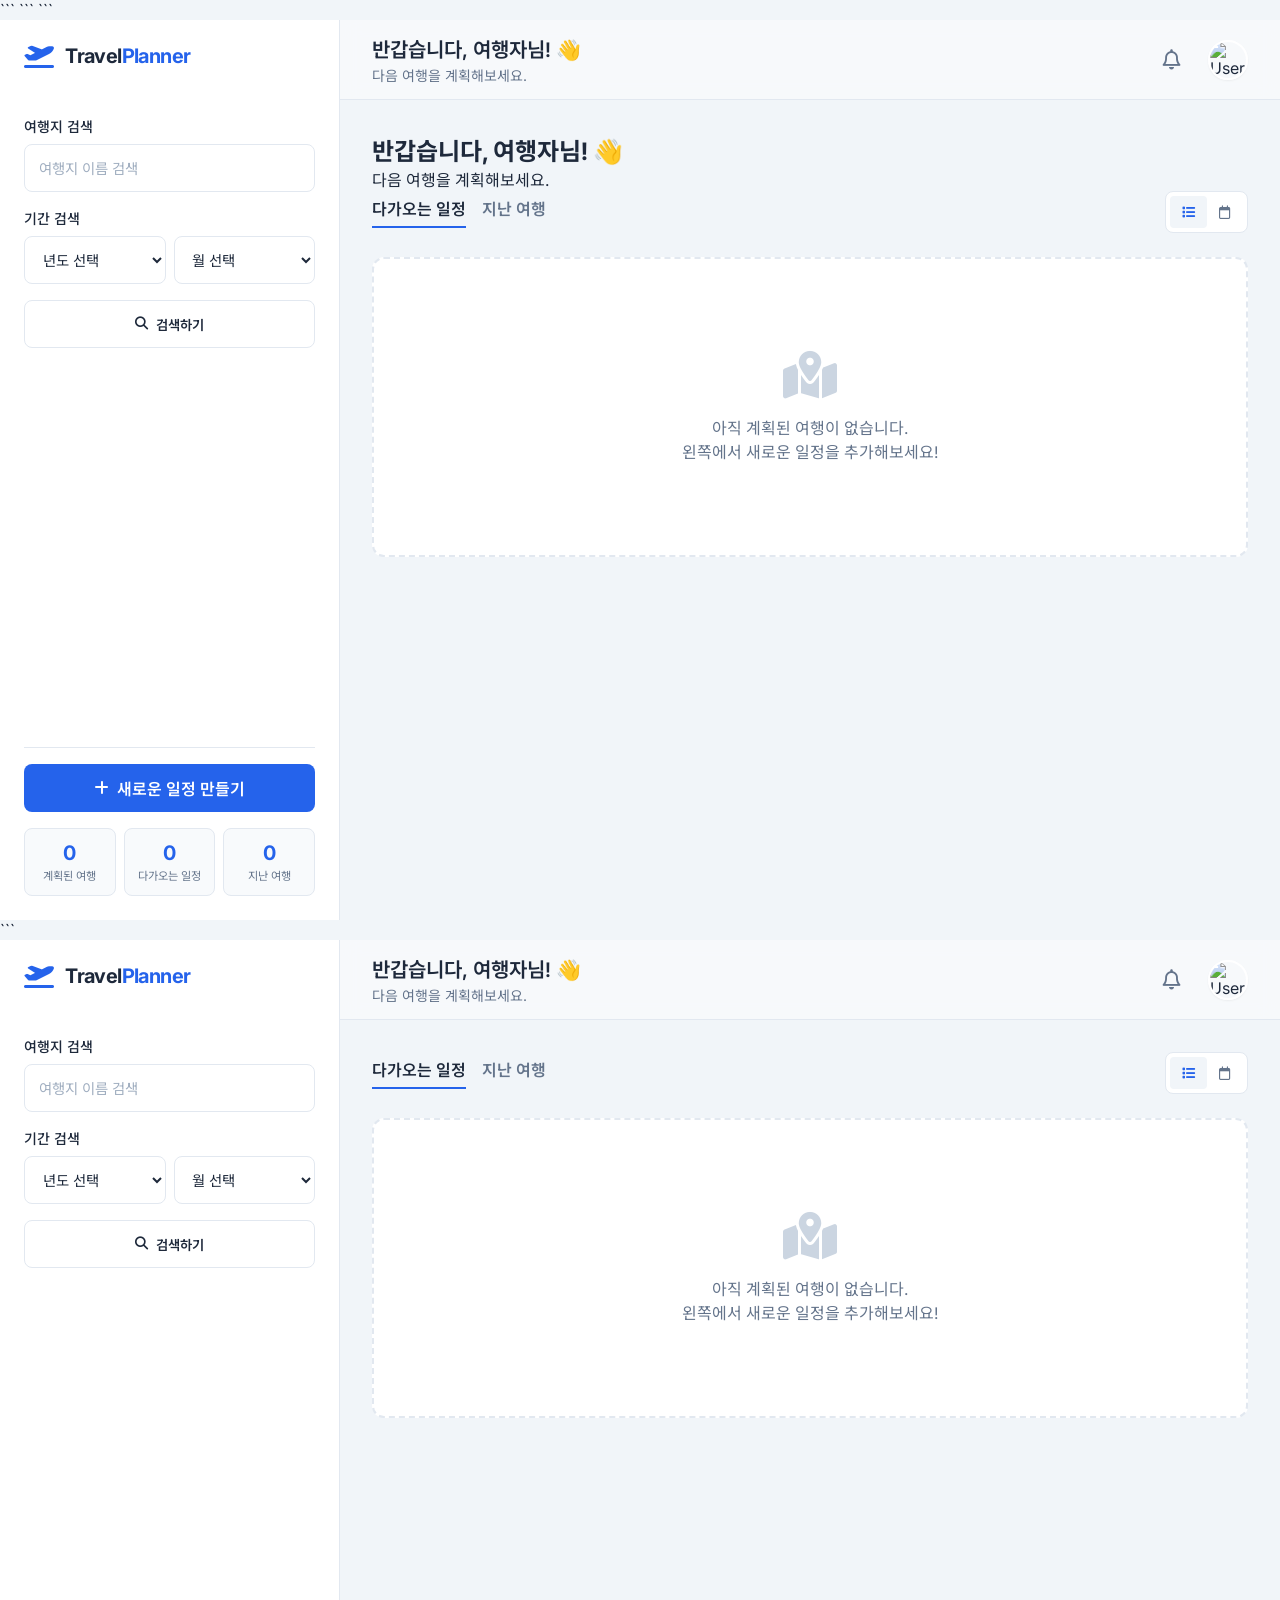
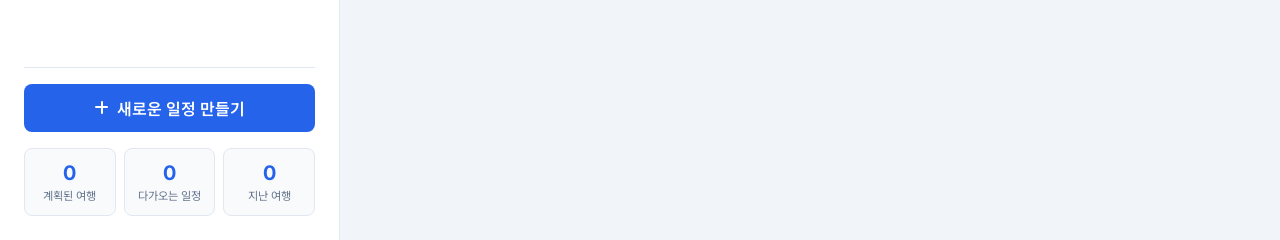
==== commit 23d8dffd: "글씨 잘림 수정" ====
--- a/index.html
+++ b/index.html
@@ -1,39 +1,534 @@
 <!DOCTYPE html>
+
 <html lang="ko">
 
 <head>
     <meta charset="UTF-8">
     <meta name="viewport" content="width=device-width, initial-scale=1.0">
 
-    <title>Travel Planner</title>
-
-    <!-- Google Fonts -->
-    <link rel="preconnect" href="https://fonts.googleapis.com">
-    <link rel="preconnect" href="https://fonts.gstatic.com" crossorigin>
-
-    <link
-        href="https://fonts.googleapis.com/css2?family=Inter:wght@300;400;500;600;700&family=Noto+Sans+KR:wght@300;400;500;700&display=swap"
-        rel="stylesheet">
-
-    <!-- 내 CSS -->
-    <link rel="stylesheet" href="style.css">
-
-    <!-- Font Awesome -->
-    <link
-        rel="stylesheet"
-        href="https://cdnjs.cloudflare.com/ajax/libs/font-awesome/6.4.0/css/all.min.css"
-    >
-
-    <!-- Leaflet CSS -->
-    <link
-        rel="stylesheet"
-        href="https://unpkg.com/leaflet@1.9.4/dist/leaflet.css"
-        integrity="sha256-p4NxAoJBhIIN+hmNHrzRCf9tD/miZyoHS5obTRR9BMY="
-        crossorigin=""
-    >
+```
+<title>Travel Planner</title>
+
+<!-- Google Fonts -->
+<link rel="preconnect" href="https://fonts.googleapis.com">
+<link rel="preconnect" href="https://fonts.gstatic.com" crossorigin>
+
+<link
+    href="https://fonts.googleapis.com/css2?family=Inter:wght@300;400;500;600;700&family=Noto+Sans+KR:wght@300;400;500;700&display=swap"
+    rel="stylesheet"
+>
+
+<!-- 내 CSS -->
+<link rel="stylesheet" href="style.css">
+
+<!-- Font Awesome -->
+<link
+    rel="stylesheet"
+    href="https://cdnjs.cloudflare.com/ajax/libs/font-awesome/6.4.0/css/all.min.css"
+>
+
+<!-- Leaflet CSS -->
+<link
+    rel="stylesheet"
+    href="https://unpkg.com/leaflet@1.9.4/dist/leaflet.css"
+    integrity="sha256-p4NxAoJBhIIN+hmNHrzRCf9tD/miZyoHS5obTRR9BMY="
+    crossorigin=""
+>
+```
+
 </head>
 
-
+<body>
+
+```
+<div class="app-container">
+
+    <!-- =========================
+         Sidebar
+    ========================== -->
+
+    <aside class="sidebar">
+
+        <!-- PC용 로고 -->
+        <div class="logo-area">
+            <i class="fa-solid fa-plane-departure logo-icon"></i>
+
+            <h1>
+                Travel<span class="highlight">Planner</span>
+            </h1>
+        </div>
+
+
+        <!-- 모바일용 환영 문구 -->
+        <div class="mobile-welcome">
+            <h2>반갑습니다, 여행자님! 👋</h2>
+            <p>다음 여행을 계획해보세요.</p>
+        </div>
+
+
+        <!-- 검색 영역 -->
+        <div class="places-section">
+
+            <!-- 여행지 검색 -->
+            <div class="input-group period-search-group">
+
+                <label class="filter-label">
+                    여행지 검색
+                </label>
+
+                <input
+                    type="text"
+                    id="search-name"
+                    placeholder="여행지 이름 검색"
+                >
+
+            </div>
+
+
+            <!-- 기간 검색 -->
+            <div class="input-group period-search-group">
+
+                <label class="filter-label">
+                    기간 검색
+                </label>
+
+                <div class="date-filter-group">
+
+                    <div class="input-group">
+                        <select id="search-year">
+                            <option value="">년도 선택</option>
+                        </select>
+                    </div>
+
+                    <div class="input-group">
+                        <select id="search-month">
+
+                            <option value="">월 선택</option>
+
+                            <option value="1">1월</option>
+                            <option value="2">2월</option>
+                            <option value="3">3월</option>
+                            <option value="4">4월</option>
+                            <option value="5">5월</option>
+                            <option value="6">6월</option>
+                            <option value="7">7월</option>
+                            <option value="8">8월</option>
+                            <option value="9">9월</option>
+                            <option value="10">10월</option>
+                            <option value="11">11월</option>
+                            <option value="12">12월</option>
+
+                        </select>
+                    </div>
+
+                </div>
+
+            </div>
+
+
+            <!-- 검색 버튼 -->
+            <button
+                id="search-btn"
+                class="btn-secondary"
+                type="button"
+            >
+                <i class="fa-solid fa-magnifying-glass"></i>
+                검색하기
+            </button>
+
+        </div>
+
+
+        <!-- 새로운 일정 -->
+        <div class="sidebar-actions">
+
+            <a
+                href="add.html"
+                class="btn-primary"
+            >
+                <i class="fa-solid fa-plus"></i>
+                새로운 일정 만들기
+            </a>
+
+        </div>
+
+
+        <!-- 여행 통계 -->
+        <div class="trip-stats">
+
+            <div class="stat-card">
+                <span
+                    class="stat-number"
+                    id="total-trips"
+                >
+                    0
+                </span>
+
+                <span class="stat-label">
+                    계획된 여행
+                </span>
+            </div>
+
+
+            <div class="stat-card">
+                <span
+                    class="stat-number"
+                    id="upcoming-trips"
+                >
+                    0
+                </span>
+
+                <span class="stat-label">
+                    다가오는 일정
+                </span>
+            </div>
+
+
+            <div class="stat-card">
+                <span
+                    class="stat-number"
+                    id="past-trips"
+                >
+                    0
+                </span>
+
+                <span class="stat-label">
+                    지난 여행
+                </span>
+            </div>
+
+        </div>
+
+    </aside>
+
+
+    <!-- =========================
+         Main
+    ========================== -->
+
+    <main class="main-content">
+
+        <!-- 상단바 -->
+        <header class="top-bar">
+
+            <!-- PC용 환영 문구 -->
+            <div class="user-welcome">
+
+                <h2>
+                    반갑습니다, 여행자님! 👋
+                </h2>
+
+                <p>
+                    다음 여행을 계획해보세요.
+                </p>
+
+            </div>
+
+
+            <!-- 모바일용 로고 -->
+            <div class="mobile-logo">
+
+                <i class="fa-solid fa-plane-departure"></i>
+
+                <span>
+                    Travel<span>Planner</span>
+                </span>
+
+            </div>
+
+
+            <!-- 오른쪽 아이콘 -->
+            <div class="actions">
+
+                <!-- 알림 -->
+                <div class="notification-container">
+
+                    <button
+                        class="btn-icon"
+                        id="notification-btn"
+                        type="button"
+                    >
+                        <i class="fa-regular fa-bell"></i>
+                    </button>
+
+
+                    <div
+                        class="notification-dropdown"
+                        id="notification-dropdown"
+                    >
+
+                        <div class="notification-header">
+                            알림
+                        </div>
+
+                        <ul
+                            class="notification-list"
+                            id="notification-list"
+                        >
+
+                            <li class="empty-noti">
+                                새로운 알림이 없습니다.
+                            </li>
+
+                        </ul>
+
+                    </div>
+
+                </div>
+
+
+                <!-- 프로필 -->
+                <div
+                    class="user-profile"
+                    id="profile-btn"
+                >
+
+                    <img
+                        src="https://ui-avatars.com/api/?name=Traveler&background=0D8ABC&color=fff"
+                        alt="User"
+                    >
+
+
+                    <div
+                        class="profile-dropdown"
+                        id="profile-dropdown"
+                    >
+
+                        <div class="profile-header">
+
+                            <strong>
+                                Traveler
+                            </strong>
+
+                            <span>
+                                traveler@example.com
+                            </span>
+
+                        </div>
+
+
+                        <ul class="profile-menu">
+
+                            <li>
+                                <a href="#">
+                                    <i class="fa-regular fa-user"></i>
+                                    내 프로필
+                                </a>
+                            </li>
+
+
+                            <li>
+                                <a href="#">
+                                    <i class="fa-solid fa-gear"></i>
+                                    설정
+                                </a>
+                            </li>
+
+
+                            <li class="divider"></li>
+
+
+                            <li>
+                                <a
+                                    href="#"
+                                    class="text-danger"
+                                >
+                                    <i class="fa-solid fa-arrow-right-from-bracket"></i>
+                                    로그아웃
+                                </a>
+                            </li>
+
+                        </ul>
+
+                    </div>
+
+                </div>
+
+            </div>
+
+        </header>
+
+
+        <!-- =========================
+             Content
+        ========================== -->
+
+        <section class="content-area">
+
+            <!-- 모바일 환영 문구 -->
+            <div class="mobile-content-welcome">
+                <h2>반갑습니다, 여행자님! 👋</h2>
+                <p>다음 여행을 계획해보세요.</p>
+            </div>
+
+
+            <!-- 일정 탭 -->
+            <div class="section-header">
+
+                <div class="tab-container">
+
+                    <button
+                        class="tab-btn active"
+                        data-tab="upcoming"
+                        type="button"
+                    >
+                        다가오는 일정
+                    </button>
+
+                    <button
+                        class="tab-btn"
+                        data-tab="past"
+                        type="button"
+                    >
+                        지난 여행
+                    </button>
+
+                </div>
+
+
+                <!-- 리스트 / 달력 버튼 -->
+                <div class="view-options-wrapper">
+
+                    <div class="view-options">
+
+                        <button
+                            class="view-btn active"
+                            title="리스트 보기"
+                            data-view="list"
+                            type="button"
+                        >
+                            <i class="fa-solid fa-list"></i>
+                        </button>
+
+                        <button
+                            class="view-btn"
+                            title="달력 보기"
+                            data-view="calendar"
+                            type="button"
+                        >
+                            <i class="fa-regular fa-calendar"></i>
+                        </button>
+
+                    </div>
+
+                </div>
+
+            </div>
+
+
+            <!-- 여행 목록 -->
+            <div
+                id="trip-list"
+                class="trip-list"
+            >
+
+                <div
+                    class="empty-state"
+                    id="empty-state"
+                >
+
+                    <i class="fa-solid fa-map-location-dot"></i>
+
+                    <p>
+                        아직 계획된 여행이 없습니다.<br>
+                        왼쪽에서 새로운 일정을 추가해보세요!
+                    </p>
+
+                </div>
+
+            </div>
+
+
+            <!-- 달력 -->
+            <div
+                id="calendar-view"
+                class="calendar-view-container"
+                style="display: none;"
+            >
+
+                <div class="calendar-controls">
+
+                    <button
+                        id="prev-month"
+                        class="cal-nav-btn"
+                        type="button"
+                    >
+                        <i class="fa-solid fa-chevron-left"></i>
+                    </button>
+
+                    <h3 id="current-month-display">
+                        2026년 9월
+                    </h3>
+
+                    <button
+                        id="next-month"
+                        class="cal-nav-btn"
+                        type="button"
+                    >
+                        <i class="fa-solid fa-chevron-right"></i>
+                    </button>
+
+                </div>
+
+
+                <div
+                    class="calendar-grid"
+                    id="calendar-grid"
+                ></div>
+
+            </div>
+
+        </section>
+
+    </main>
+
+</div>
+
+
+<!-- Leaflet JS -->
+<script src="https://unpkg.com/leaflet@1.9.4/dist/leaflet.js"></script>
+
+
+<!-- Firebase -->
+<script src="https://www.gstatic.com/firebasejs/8.10.1/firebase-app.js"></script>
+<script src="https://www.gstatic.com/firebasejs/8.10.1/firebase-firestore.js"></script>
+
+
+<script>
+
+    const firebaseConfig = {
+
+        apiKey: "AIzaSyDqAZiiw7SKc4SLSsWug1G3e_f5-u-pkYw",
+
+        authDomain: "travel-planner-a9d51.firebaseapp.com",
+
+        projectId: "travel-planner-a9d51",
+
+        storageBucket: "travel-planner-a9d51.firebasestorage.app",
+
+        messagingSenderId: "966221614343",
+
+        appId: "1:966221614343:web:f48783ed75140a8be589a2",
+
+        measurementId: "G-6RSREEXYS4"
+
+    };
+
+
+    firebase.initializeApp(firebaseConfig);
+
+    window.db = firebase.firestore();
+
+</script>
+
+
+<!-- 내 JS -->
+<script src="script.js"></script>
+```
+
+</body>
+
+</html>
 <body>
 
     <div class="app-container">
--- a/style.css
+++ b/style.css
@@ -1,4 +1,8 @@
-/* Travel Planner - clean responsive CSS */
+/* =========================================================
+   Travel Planner
+   Clean Responsive CSS
+========================================================= */
+
 :root {
     --primary-color: #2563eb;
     --primary-hover: #1d4ed8;
@@ -7,12 +11,19 @@
     --text-main: #1e293b;
     --text-muted: #64748b;
     --border-color: #e2e8f0;
-    --shadow-sm: 0 1px 2px rgba(0,0,0,.05);
-    --shadow-md: 0 4px 10px rgba(15,23,42,.08);
-    --shadow-lg: 0 12px 30px rgba(15,23,42,.10);
-    --font-main: 'Inter','Noto Sans KR',sans-serif;
+
+    --shadow-sm: 0 1px 2px rgba(0, 0, 0, .05);
+    --shadow-md: 0 4px 10px rgba(15, 23, 42, .08);
+    --shadow-lg: 0 12px 30px rgba(15, 23, 42, .10);
+
+    --font-main: 'Inter', 'Noto Sans KR', sans-serif;
     --radius-md: .75rem;
 }
+
+
+/* =========================================================
+   Reset
+========================================================= */
 
 * {
     margin: 0;
@@ -40,15 +51,21 @@
     font-family: inherit;
 }
 
+
+/* =========================================================
+   App Layout
+========================================================= */
+
 .app-container {
     display: flex;
     width: 100%;
     height: 100vh;
 }
 
-/* =========================
+
+/* =========================================================
    Sidebar
-========================= */
+========================================================= */
 
 .sidebar {
     width: 340px;
@@ -131,7 +148,7 @@
 .input-group select:focus {
     outline: none;
     border-color: var(--primary-color);
-    box-shadow: 0 0 0 3px rgba(37,99,235,.1);
+    box-shadow: 0 0 0 3px rgba(37, 99, 235, .1);
 }
 
 .period-search-group {
@@ -204,7 +221,7 @@
 
 .trip-stats {
     display: grid;
-    grid-template-columns: repeat(3,1fr);
+    grid-template-columns: repeat(3, 1fr);
     gap: .5rem;
     margin-top: auto;
     padding-top: 1rem;
@@ -233,9 +250,9 @@
 }
 
 
-/* =========================
+/* =========================================================
    Main
-========================= */
+========================================================= */
 
 .main-content {
     flex: 1;
@@ -246,6 +263,11 @@
     overflow: hidden;
 }
 
+
+/* =========================================================
+   Top Bar
+========================================================= */
+
 .top-bar {
     height: 80px;
     min-height: 80px;
@@ -253,22 +275,35 @@
     display: flex;
     align-items: center;
     justify-content: space-between;
-    background: rgba(248,250,252,.85);
+    background: rgba(248, 250, 252, .85);
     backdrop-filter: blur(10px);
     border-bottom: 1px solid var(--border-color);
     position: relative;
     z-index: 50;
 }
 
+.user-welcome {
+    min-width: 0;
+}
+
 .user-welcome h2 {
     font-size: 1.25rem;
     font-weight: 600;
+
+    /* 글씨가 잘리지 않도록 */
+    white-space: normal;
+    overflow-wrap: break-word;
+    word-break: keep-all;
 }
 
 .user-welcome p {
     margin-top: .15rem;
     font-size: .875rem;
     color: var(--text-muted);
+
+    white-space: normal;
+    overflow-wrap: break-word;
+    word-break: keep-all;
 }
 
 .actions {
@@ -308,9 +343,9 @@
 }
 
 
-/* =========================
+/* =========================================================
    Content
-========================= */
+========================================================= */
 
 .content-area {
     flex: 1;
@@ -370,9 +405,9 @@
 }
 
 
-/* =========================
+/* =========================================================
    Trips
-========================= */
+========================================================= */
 
 .trip-list {
     display: flex;
@@ -459,9 +494,9 @@
 }
 
 
-/* =========================
+/* =========================================================
    Calendar
-========================= */
+========================================================= */
 
 .calendar-view-container {
     width: 100%;
@@ -496,7 +531,7 @@
 
 .calendar-grid {
     display: grid;
-    grid-template-columns: repeat(7,minmax(0,1fr));
+    grid-template-columns: repeat(7, minmax(0, 1fr));
     gap: 1px;
     background: var(--border-color);
     border: 1px solid var(--border-color);
@@ -534,9 +569,9 @@
 }
 
 
-/* =========================
+/* =========================================================
    Dropdowns
-========================= */
+========================================================= */
 
 .notification-container {
     position: relative;
@@ -557,12 +592,6 @@
     transition: opacity .2s, transform .2s;
 }
 
-.notification-dropdown {
-    width: 300px;
-    z-index: 100;
-    overflow: hidden;
-}
-
 .notification-dropdown.show,
 .profile-dropdown.show {
     opacity: 1;
@@ -570,6 +599,12 @@
     transform: translateY(0);
 }
 
+.notification-dropdown {
+    width: 300px;
+    z-index: 100;
+    overflow: hidden;
+}
+
 .notification-header,
 .profile-header {
     padding: 1rem;
@@ -691,9 +726,9 @@
 }
 
 
-/* =========================
-   Detail
-========================= */
+/* =========================================================
+   Detail Page
+========================================================= */
 
 .detail-page-container {
     display: flex;
@@ -861,9 +896,9 @@
 }
 
 
-/* =========================
-   Add trip
-========================= */
+/* =========================================================
+   Add Trip Page
+========================================================= */
 
 .add-page-container {
     min-height: 100vh;
@@ -887,6 +922,10 @@
     font-size: 1.75rem;
     color: var(--text-main);
     margin-top: 1rem;
+
+    white-space: normal;
+    overflow-wrap: break-word;
+    word-break: keep-all;
 }
 
 .add-page-header .back-link {
@@ -925,11 +964,12 @@
     border-radius: .5rem;
     background: #fff;
     font-size: 1rem;
+    box-sizing: border-box;
 }
 
 .add-trip-form input:focus {
     border-color: var(--primary-color);
-    box-shadow: 0 0 0 3px rgba(37,99,235,.1);
+    box-shadow: 0 0 0 3px rgba(37, 99, 235, .1);
     outline: none;
 }
 
@@ -937,17 +977,24 @@
     display: flex;
     align-items: flex-end;
     gap: 1rem;
+    width: 100%;
 }
 
 .date-input {
-    flex: 1;
+    flex: 1 1 0;
     min-width: 0;
 }
 
+.date-input input {
+    min-width: 0;
+}
+
 .date-separator {
+    flex-shrink: 0;
     padding-bottom: .8rem;
     color: var(--text-muted);
     font-weight: 600;
+    white-space: nowrap;
 }
 
 #add-btn {
@@ -963,9 +1010,9 @@
 }
 
 
-/* =========================
+/* =========================================================
    Mobile
-========================= */
+========================================================= */
 
 @media (max-width: 768px) {
 
@@ -982,10 +1029,10 @@
         min-height: 100vh;
     }
 
+
     /* -------------------------
-       모바일 상단바
-       TravelPlanner / 알림 / TR
-       ------------------------- */
+       Mobile Top Bar
+    ------------------------- */
 
     .top-bar {
         position: fixed;
@@ -999,7 +1046,7 @@
 
         padding: .7rem 1rem;
 
-        background: rgba(255,255,255,.96);
+        background: rgba(255, 255, 255, .96);
         backdrop-filter: blur(12px);
         -webkit-backdrop-filter: blur(12px);
 
@@ -1008,17 +1055,17 @@
         z-index: 9999;
     }
 
-    /* 모바일에서는 환영 문구를 상단바에서 숨김 */
     .top-bar .user-welcome {
         display: none;
     }
 
-    /* 로고 표시 */
     .mobile-logo {
         display: flex;
         align-items: center;
         gap: 10px;
 
+        min-width: 0;
+
         font-size: 1.2rem;
         font-weight: 700;
         color: var(--text-main);
@@ -1029,19 +1076,21 @@
     .mobile-logo i {
         color: var(--primary-color);
         font-size: 1.4rem;
+        flex-shrink: 0;
     }
 
     .mobile-logo > span > span {
         color: var(--primary-color);
     }
 
-    /* 알림 + 프로필 */
     .actions {
         margin-left: auto;
         gap: .25rem;
 
         display: flex;
         align-items: center;
+
+        flex-shrink: 0;
     }
 
     .btn-icon {
@@ -1060,22 +1109,23 @@
         height: 40px;
     }
 
+
     /* -------------------------
-       메인 영역
-       ------------------------- */
+       Main
+    ------------------------- */
 
     .main-content {
         width: 100%;
         height: auto;
         overflow: visible;
 
-        /* 고정된 상단바 공간 */
         padding-top: 64px;
     }
+
 
     /* -------------------------
        Sidebar
-       ------------------------- */
+    ------------------------- */
 
     .sidebar {
         width: 100%;
@@ -1088,7 +1138,6 @@
 
         padding: 1rem;
 
-        /* 상단바 아래에 나오도록 */
         margin-top: 0;
     }
 
@@ -1100,39 +1149,58 @@
         overflow: visible;
     }
 
+
     /* -------------------------
        Content
-       ------------------------- */
+    ------------------------- */
 
     .content-area {
         width: 100%;
-
         padding: 1rem;
-
         overflow: visible;
     }
 
-    /* 환영 문구 */
     .mobile-welcome {
         display: block;
+
+        width: 100%;
+        min-width: 0;
+
         margin-bottom: 1.5rem;
     }
 
     .mobile-welcome h2 {
+        width: 100%;
+        min-width: 0;
+
         font-size: 1.5rem;
-        line-height: 1.3;
+        line-height: 1.4;
         font-weight: 700;
+
         margin-bottom: .4rem;
+
+        white-space: normal;
+        overflow-wrap: break-word;
+        word-break: keep-all;
     }
 
     .mobile-welcome p {
+        width: 100%;
+        min-width: 0;
+
         font-size: .95rem;
+        line-height: 1.5;
         color: var(--text-main);
-    }
+
+        white-space: normal;
+        overflow-wrap: break-word;
+        word-break: keep-all;
+    }
+
 
     /* -------------------------
-       일정 헤더
-       ------------------------- */
+       Section Header
+    ------------------------- */
 
     .section-header {
         align-items: flex-start;
@@ -1153,9 +1221,10 @@
         margin-left: auto;
     }
 
+
     /* -------------------------
-       여행 카드
-       ------------------------- */
+       Trip Cards
+    ------------------------- */
 
     .trip-card {
         min-height: 76px;
@@ -1178,9 +1247,10 @@
         white-space: normal;
     }
 
+
     /* -------------------------
-       달력
-       ------------------------- */
+       Calendar
+    ------------------------- */
 
     .calendar-view-container {
         height: auto;
@@ -1204,9 +1274,10 @@
         padding: 2px 3px;
     }
 
+
     /* -------------------------
-       알림창
-       ------------------------- */
+       Notification
+    ------------------------- */
 
     .notification-dropdown {
         position: fixed;
@@ -1220,9 +1291,10 @@
         z-index: 10000;
     }
 
+
     /* -------------------------
-       상세 페이지
-       ------------------------- */
+       Detail Page
+    ------------------------- */
 
     .detail-page-container {
         flex-direction: column;
@@ -1263,23 +1335,37 @@
         min-height: 450px;
     }
 
+
     /* -------------------------
-       일정 추가 페이지
-       ------------------------- */
+       Add Trip Page
+    ------------------------- */
 
     .add-page-container {
         width: 100%;
+        min-height: 100vh;
+
         padding: 1rem;
         padding-top: 2rem;
+
         justify-content: flex-start;
     }
 
     .add-page-header {
+        width: 100%;
+        max-width: 600px;
+
         margin-bottom: 1.5rem;
     }
 
     .add-page-header h1 {
+        width: 100%;
+
         font-size: 1.4rem;
+        line-height: 1.4;
+
+        white-space: normal;
+        overflow-wrap: break-word;
+        word-break: keep-all;
     }
 
     .add-page-header .back-link {
@@ -1289,17 +1375,73 @@
     }
 
     .add-form-container {
+        width: 100%;
         padding: 1.5rem;
         border-radius: .75rem;
     }
 
+
+    /* -------------------------
+       Mobile Start / End Date
+    ------------------------- */
+
     .date-range-group {
+        display: flex;
+        align-items: flex-end;
+
+        width: 100%;
+
         gap: .5rem;
     }
 
+    .date-input {
+        flex: 1 1 0;
+        min-width: 0;
+
+        /*
+         * 기존 width: 0 제거
+         * input[type="date"]가 정상적으로 크기를 계산하도록 함
+         */
+        width: auto;
+    }
+
+    .date-input .input-group {
+        width: 100%;
+        min-width: 0;
+    }
+
+    .date-input input[type="date"] {
+        display: block;
+
+        width: 100%;
+        min-width: 0;
+        max-width: 100%;
+
+        height: 48px;
+
+        padding: 0 .45rem;
+
+        font-size: .85rem;
+        line-height: normal;
+
+        box-sizing: border-box;
+    }
+
     .date-separator {
+        flex: 0 0 auto;
+
         padding-bottom: .75rem;
-    }
+
+        color: var(--text-muted);
+        font-weight: 600;
+
+        white-space: nowrap;
+    }
+
+
+    /* -------------------------
+       Profile Dropdown
+    ------------------------- */
 
     .profile-dropdown {
         right: 0;
@@ -1308,9 +1450,9 @@
 }
 
 
-/* =========================
+/* =========================================================
    Desktop
-========================= */
+========================================================= */
 
 @media (min-width: 769px) {
 
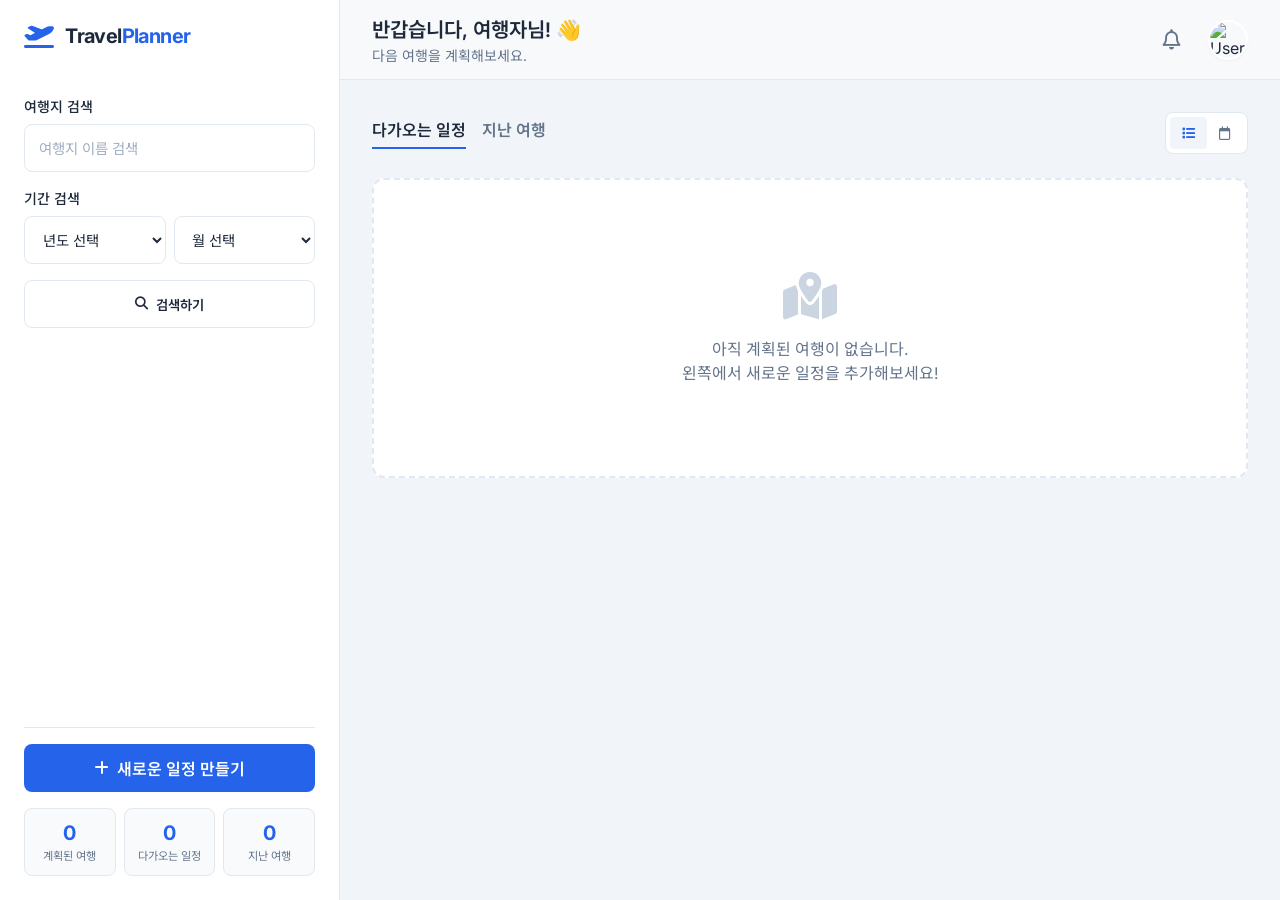
==== commit 33fe2a20: "백업" ====
--- a/index.html
+++ b/index.html
@@ -1,534 +1,39 @@
 <!DOCTYPE html>
-
 <html lang="ko">
 
 <head>
     <meta charset="UTF-8">
     <meta name="viewport" content="width=device-width, initial-scale=1.0">
 
-```
-<title>Travel Planner</title>
-
-<!-- Google Fonts -->
-<link rel="preconnect" href="https://fonts.googleapis.com">
-<link rel="preconnect" href="https://fonts.gstatic.com" crossorigin>
-
-<link
-    href="https://fonts.googleapis.com/css2?family=Inter:wght@300;400;500;600;700&family=Noto+Sans+KR:wght@300;400;500;700&display=swap"
-    rel="stylesheet"
->
-
-<!-- 내 CSS -->
-<link rel="stylesheet" href="style.css">
-
-<!-- Font Awesome -->
-<link
-    rel="stylesheet"
-    href="https://cdnjs.cloudflare.com/ajax/libs/font-awesome/6.4.0/css/all.min.css"
->
-
-<!-- Leaflet CSS -->
-<link
-    rel="stylesheet"
-    href="https://unpkg.com/leaflet@1.9.4/dist/leaflet.css"
-    integrity="sha256-p4NxAoJBhIIN+hmNHrzRCf9tD/miZyoHS5obTRR9BMY="
-    crossorigin=""
->
-```
-
+    <title>Travel Planner</title>
+
+    <!-- Google Fonts -->
+    <link rel="preconnect" href="https://fonts.googleapis.com">
+    <link rel="preconnect" href="https://fonts.gstatic.com" crossorigin>
+
+    <link
+        href="https://fonts.googleapis.com/css2?family=Inter:wght@300;400;500;600;700&family=Noto+Sans+KR:wght@300;400;500;700&display=swap"
+        rel="stylesheet">
+
+    <!-- 내 CSS -->
+    <link rel="stylesheet" href="style.css">
+
+    <!-- Font Awesome -->
+    <link
+        rel="stylesheet"
+        href="https://cdnjs.cloudflare.com/ajax/libs/font-awesome/6.4.0/css/all.min.css"
+    >
+
+    <!-- Leaflet CSS -->
+    <link
+        rel="stylesheet"
+        href="https://unpkg.com/leaflet@1.9.4/dist/leaflet.css"
+        integrity="sha256-p4NxAoJBhIIN+hmNHrzRCf9tD/miZyoHS5obTRR9BMY="
+        crossorigin=""
+    >
 </head>
 
-<body>
-
-```
-<div class="app-container">
-
-    <!-- =========================
-         Sidebar
-    ========================== -->
-
-    <aside class="sidebar">
-
-        <!-- PC용 로고 -->
-        <div class="logo-area">
-            <i class="fa-solid fa-plane-departure logo-icon"></i>
-
-            <h1>
-                Travel<span class="highlight">Planner</span>
-            </h1>
-        </div>
-
-
-        <!-- 모바일용 환영 문구 -->
-        <div class="mobile-welcome">
-            <h2>반갑습니다, 여행자님! 👋</h2>
-            <p>다음 여행을 계획해보세요.</p>
-        </div>
-
-
-        <!-- 검색 영역 -->
-        <div class="places-section">
-
-            <!-- 여행지 검색 -->
-            <div class="input-group period-search-group">
-
-                <label class="filter-label">
-                    여행지 검색
-                </label>
-
-                <input
-                    type="text"
-                    id="search-name"
-                    placeholder="여행지 이름 검색"
-                >
-
-            </div>
-
-
-            <!-- 기간 검색 -->
-            <div class="input-group period-search-group">
-
-                <label class="filter-label">
-                    기간 검색
-                </label>
-
-                <div class="date-filter-group">
-
-                    <div class="input-group">
-                        <select id="search-year">
-                            <option value="">년도 선택</option>
-                        </select>
-                    </div>
-
-                    <div class="input-group">
-                        <select id="search-month">
-
-                            <option value="">월 선택</option>
-
-                            <option value="1">1월</option>
-                            <option value="2">2월</option>
-                            <option value="3">3월</option>
-                            <option value="4">4월</option>
-                            <option value="5">5월</option>
-                            <option value="6">6월</option>
-                            <option value="7">7월</option>
-                            <option value="8">8월</option>
-                            <option value="9">9월</option>
-                            <option value="10">10월</option>
-                            <option value="11">11월</option>
-                            <option value="12">12월</option>
-
-                        </select>
-                    </div>
-
-                </div>
-
-            </div>
-
-
-            <!-- 검색 버튼 -->
-            <button
-                id="search-btn"
-                class="btn-secondary"
-                type="button"
-            >
-                <i class="fa-solid fa-magnifying-glass"></i>
-                검색하기
-            </button>
-
-        </div>
-
-
-        <!-- 새로운 일정 -->
-        <div class="sidebar-actions">
-
-            <a
-                href="add.html"
-                class="btn-primary"
-            >
-                <i class="fa-solid fa-plus"></i>
-                새로운 일정 만들기
-            </a>
-
-        </div>
-
-
-        <!-- 여행 통계 -->
-        <div class="trip-stats">
-
-            <div class="stat-card">
-                <span
-                    class="stat-number"
-                    id="total-trips"
-                >
-                    0
-                </span>
-
-                <span class="stat-label">
-                    계획된 여행
-                </span>
-            </div>
-
-
-            <div class="stat-card">
-                <span
-                    class="stat-number"
-                    id="upcoming-trips"
-                >
-                    0
-                </span>
-
-                <span class="stat-label">
-                    다가오는 일정
-                </span>
-            </div>
-
-
-            <div class="stat-card">
-                <span
-                    class="stat-number"
-                    id="past-trips"
-                >
-                    0
-                </span>
-
-                <span class="stat-label">
-                    지난 여행
-                </span>
-            </div>
-
-        </div>
-
-    </aside>
-
-
-    <!-- =========================
-         Main
-    ========================== -->
-
-    <main class="main-content">
-
-        <!-- 상단바 -->
-        <header class="top-bar">
-
-            <!-- PC용 환영 문구 -->
-            <div class="user-welcome">
-
-                <h2>
-                    반갑습니다, 여행자님! 👋
-                </h2>
-
-                <p>
-                    다음 여행을 계획해보세요.
-                </p>
-
-            </div>
-
-
-            <!-- 모바일용 로고 -->
-            <div class="mobile-logo">
-
-                <i class="fa-solid fa-plane-departure"></i>
-
-                <span>
-                    Travel<span>Planner</span>
-                </span>
-
-            </div>
-
-
-            <!-- 오른쪽 아이콘 -->
-            <div class="actions">
-
-                <!-- 알림 -->
-                <div class="notification-container">
-
-                    <button
-                        class="btn-icon"
-                        id="notification-btn"
-                        type="button"
-                    >
-                        <i class="fa-regular fa-bell"></i>
-                    </button>
-
-
-                    <div
-                        class="notification-dropdown"
-                        id="notification-dropdown"
-                    >
-
-                        <div class="notification-header">
-                            알림
-                        </div>
-
-                        <ul
-                            class="notification-list"
-                            id="notification-list"
-                        >
-
-                            <li class="empty-noti">
-                                새로운 알림이 없습니다.
-                            </li>
-
-                        </ul>
-
-                    </div>
-
-                </div>
-
-
-                <!-- 프로필 -->
-                <div
-                    class="user-profile"
-                    id="profile-btn"
-                >
-
-                    <img
-                        src="https://ui-avatars.com/api/?name=Traveler&background=0D8ABC&color=fff"
-                        alt="User"
-                    >
-
-
-                    <div
-                        class="profile-dropdown"
-                        id="profile-dropdown"
-                    >
-
-                        <div class="profile-header">
-
-                            <strong>
-                                Traveler
-                            </strong>
-
-                            <span>
-                                traveler@example.com
-                            </span>
-
-                        </div>
-
-
-                        <ul class="profile-menu">
-
-                            <li>
-                                <a href="#">
-                                    <i class="fa-regular fa-user"></i>
-                                    내 프로필
-                                </a>
-                            </li>
-
-
-                            <li>
-                                <a href="#">
-                                    <i class="fa-solid fa-gear"></i>
-                                    설정
-                                </a>
-                            </li>
-
-
-                            <li class="divider"></li>
-
-
-                            <li>
-                                <a
-                                    href="#"
-                                    class="text-danger"
-                                >
-                                    <i class="fa-solid fa-arrow-right-from-bracket"></i>
-                                    로그아웃
-                                </a>
-                            </li>
-
-                        </ul>
-
-                    </div>
-
-                </div>
-
-            </div>
-
-        </header>
-
-
-        <!-- =========================
-             Content
-        ========================== -->
-
-        <section class="content-area">
-
-            <!-- 모바일 환영 문구 -->
-            <div class="mobile-content-welcome">
-                <h2>반갑습니다, 여행자님! 👋</h2>
-                <p>다음 여행을 계획해보세요.</p>
-            </div>
-
-
-            <!-- 일정 탭 -->
-            <div class="section-header">
-
-                <div class="tab-container">
-
-                    <button
-                        class="tab-btn active"
-                        data-tab="upcoming"
-                        type="button"
-                    >
-                        다가오는 일정
-                    </button>
-
-                    <button
-                        class="tab-btn"
-                        data-tab="past"
-                        type="button"
-                    >
-                        지난 여행
-                    </button>
-
-                </div>
-
-
-                <!-- 리스트 / 달력 버튼 -->
-                <div class="view-options-wrapper">
-
-                    <div class="view-options">
-
-                        <button
-                            class="view-btn active"
-                            title="리스트 보기"
-                            data-view="list"
-                            type="button"
-                        >
-                            <i class="fa-solid fa-list"></i>
-                        </button>
-
-                        <button
-                            class="view-btn"
-                            title="달력 보기"
-                            data-view="calendar"
-                            type="button"
-                        >
-                            <i class="fa-regular fa-calendar"></i>
-                        </button>
-
-                    </div>
-
-                </div>
-
-            </div>
-
-
-            <!-- 여행 목록 -->
-            <div
-                id="trip-list"
-                class="trip-list"
-            >
-
-                <div
-                    class="empty-state"
-                    id="empty-state"
-                >
-
-                    <i class="fa-solid fa-map-location-dot"></i>
-
-                    <p>
-                        아직 계획된 여행이 없습니다.<br>
-                        왼쪽에서 새로운 일정을 추가해보세요!
-                    </p>
-
-                </div>
-
-            </div>
-
-
-            <!-- 달력 -->
-            <div
-                id="calendar-view"
-                class="calendar-view-container"
-                style="display: none;"
-            >
-
-                <div class="calendar-controls">
-
-                    <button
-                        id="prev-month"
-                        class="cal-nav-btn"
-                        type="button"
-                    >
-                        <i class="fa-solid fa-chevron-left"></i>
-                    </button>
-
-                    <h3 id="current-month-display">
-                        2026년 9월
-                    </h3>
-
-                    <button
-                        id="next-month"
-                        class="cal-nav-btn"
-                        type="button"
-                    >
-                        <i class="fa-solid fa-chevron-right"></i>
-                    </button>
-
-                </div>
-
-
-                <div
-                    class="calendar-grid"
-                    id="calendar-grid"
-                ></div>
-
-            </div>
-
-        </section>
-
-    </main>
-
-</div>
-
-
-<!-- Leaflet JS -->
-<script src="https://unpkg.com/leaflet@1.9.4/dist/leaflet.js"></script>
-
-
-<!-- Firebase -->
-<script src="https://www.gstatic.com/firebasejs/8.10.1/firebase-app.js"></script>
-<script src="https://www.gstatic.com/firebasejs/8.10.1/firebase-firestore.js"></script>
-
-
-<script>
-
-    const firebaseConfig = {
-
-        apiKey: "AIzaSyDqAZiiw7SKc4SLSsWug1G3e_f5-u-pkYw",
-
-        authDomain: "travel-planner-a9d51.firebaseapp.com",
-
-        projectId: "travel-planner-a9d51",
-
-        storageBucket: "travel-planner-a9d51.firebasestorage.app",
-
-        messagingSenderId: "966221614343",
-
-        appId: "1:966221614343:web:f48783ed75140a8be589a2",
-
-        measurementId: "G-6RSREEXYS4"
-
-    };
-
-
-    firebase.initializeApp(firebaseConfig);
-
-    window.db = firebase.firestore();
-
-</script>
-
-
-<!-- 내 JS -->
-<script src="script.js"></script>
-```
-
-</body>
-
-</html>
+
 <body>
 
     <div class="app-container">
